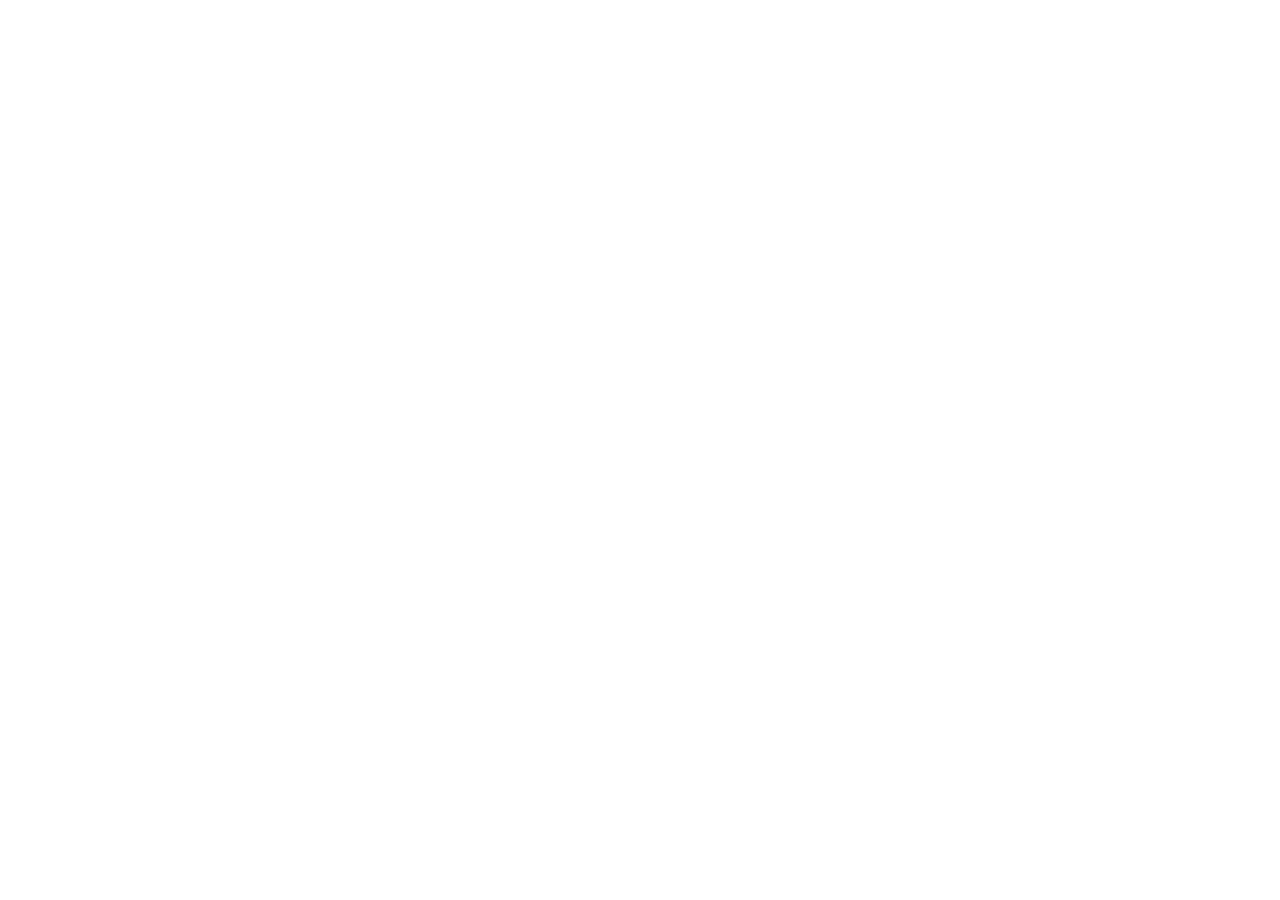
==== index.html @ 23de7a8f "Deploy portfolio website" ====
<!doctype html>
<html lang="en">
  <head>
    <!-- figma:head-start -->
    <meta charset="UTF-8" />
    <meta name="viewport" content="width=device-width, initial-scale=1.0" />
    <title>Rania Rashid — AI Engineer Portfolio</title>
    <meta name="description" content="Portfolio of Rania Rashid, an aspiring AI engineer building practical Python, automation, and data projects." />
    <meta name="theme-color" content="#FAF8F4" />
    <!-- figma:head-end -->
  </head>
  <body>
    <!-- figma:body-start -->
    <div id="root"></div>
    <script type="module" src="/src/main.tsx"></script>
    <!-- figma:body-end -->
  </body>
</html>
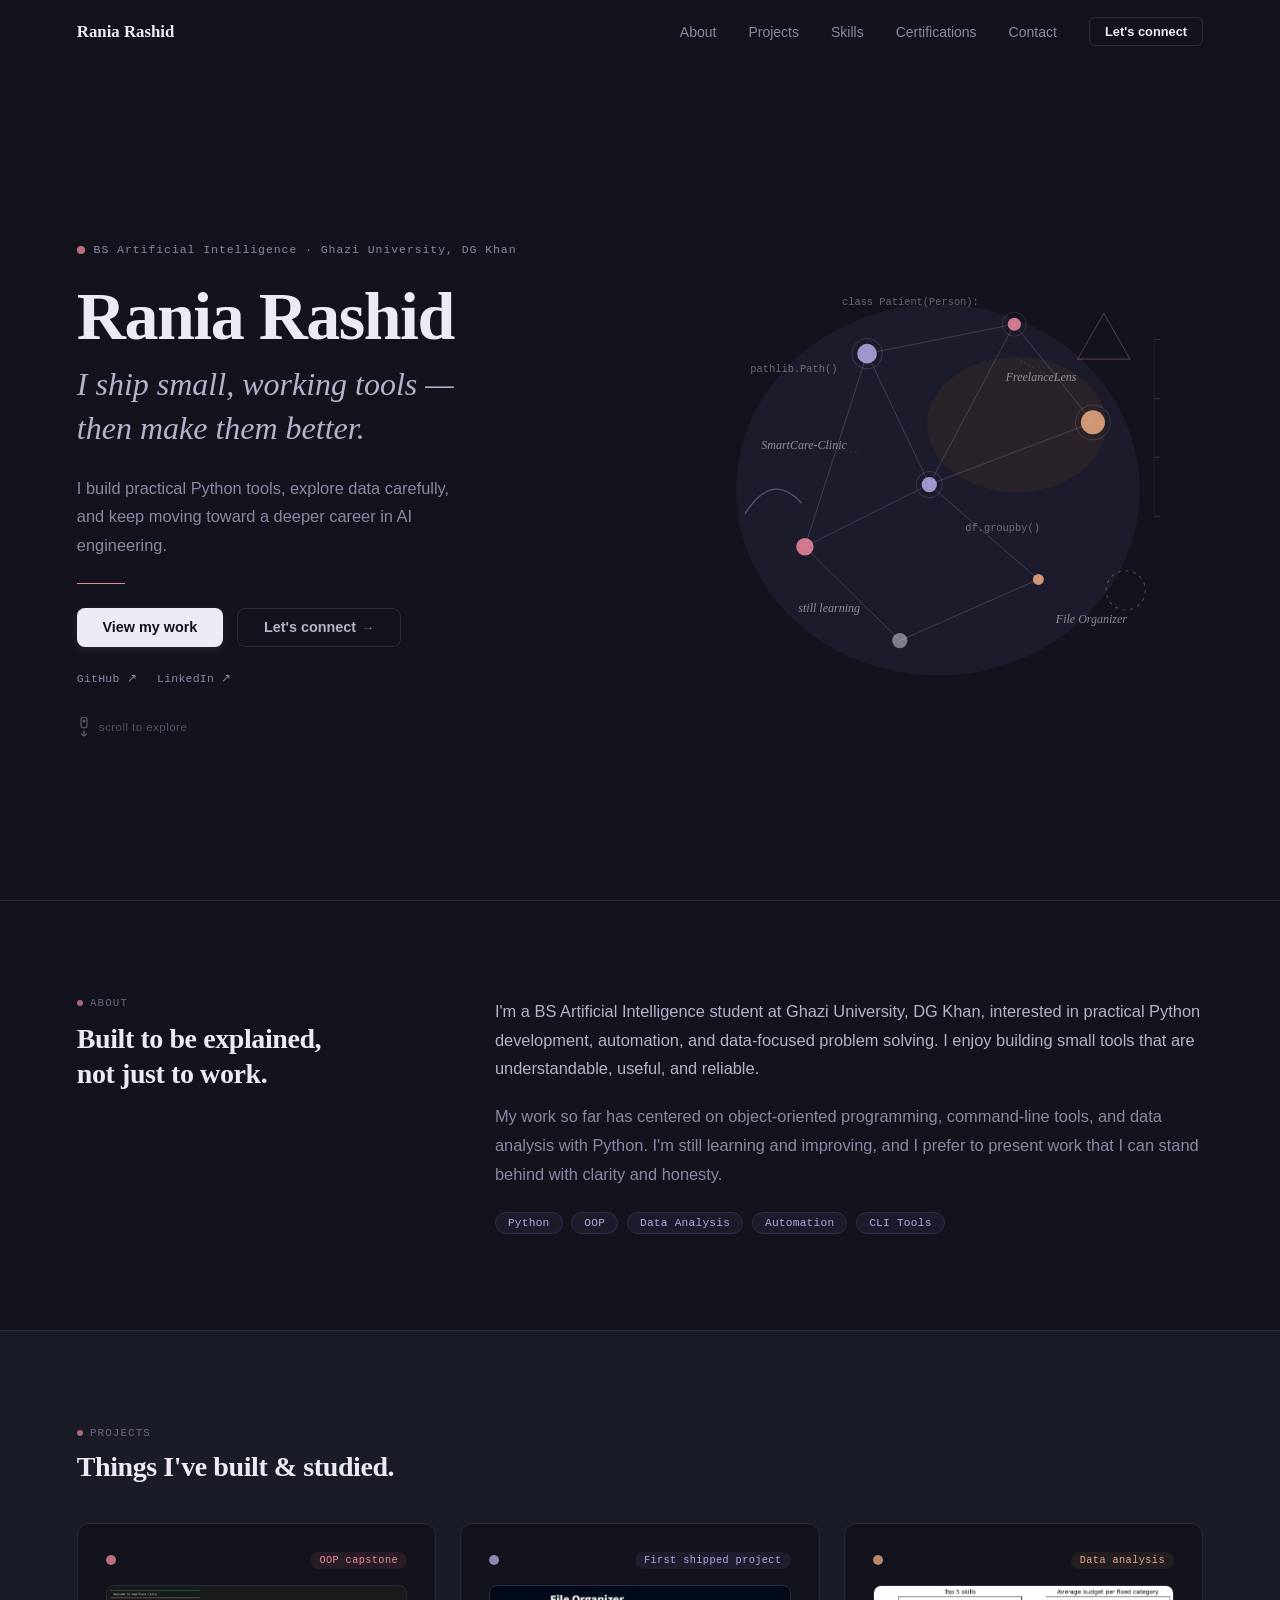
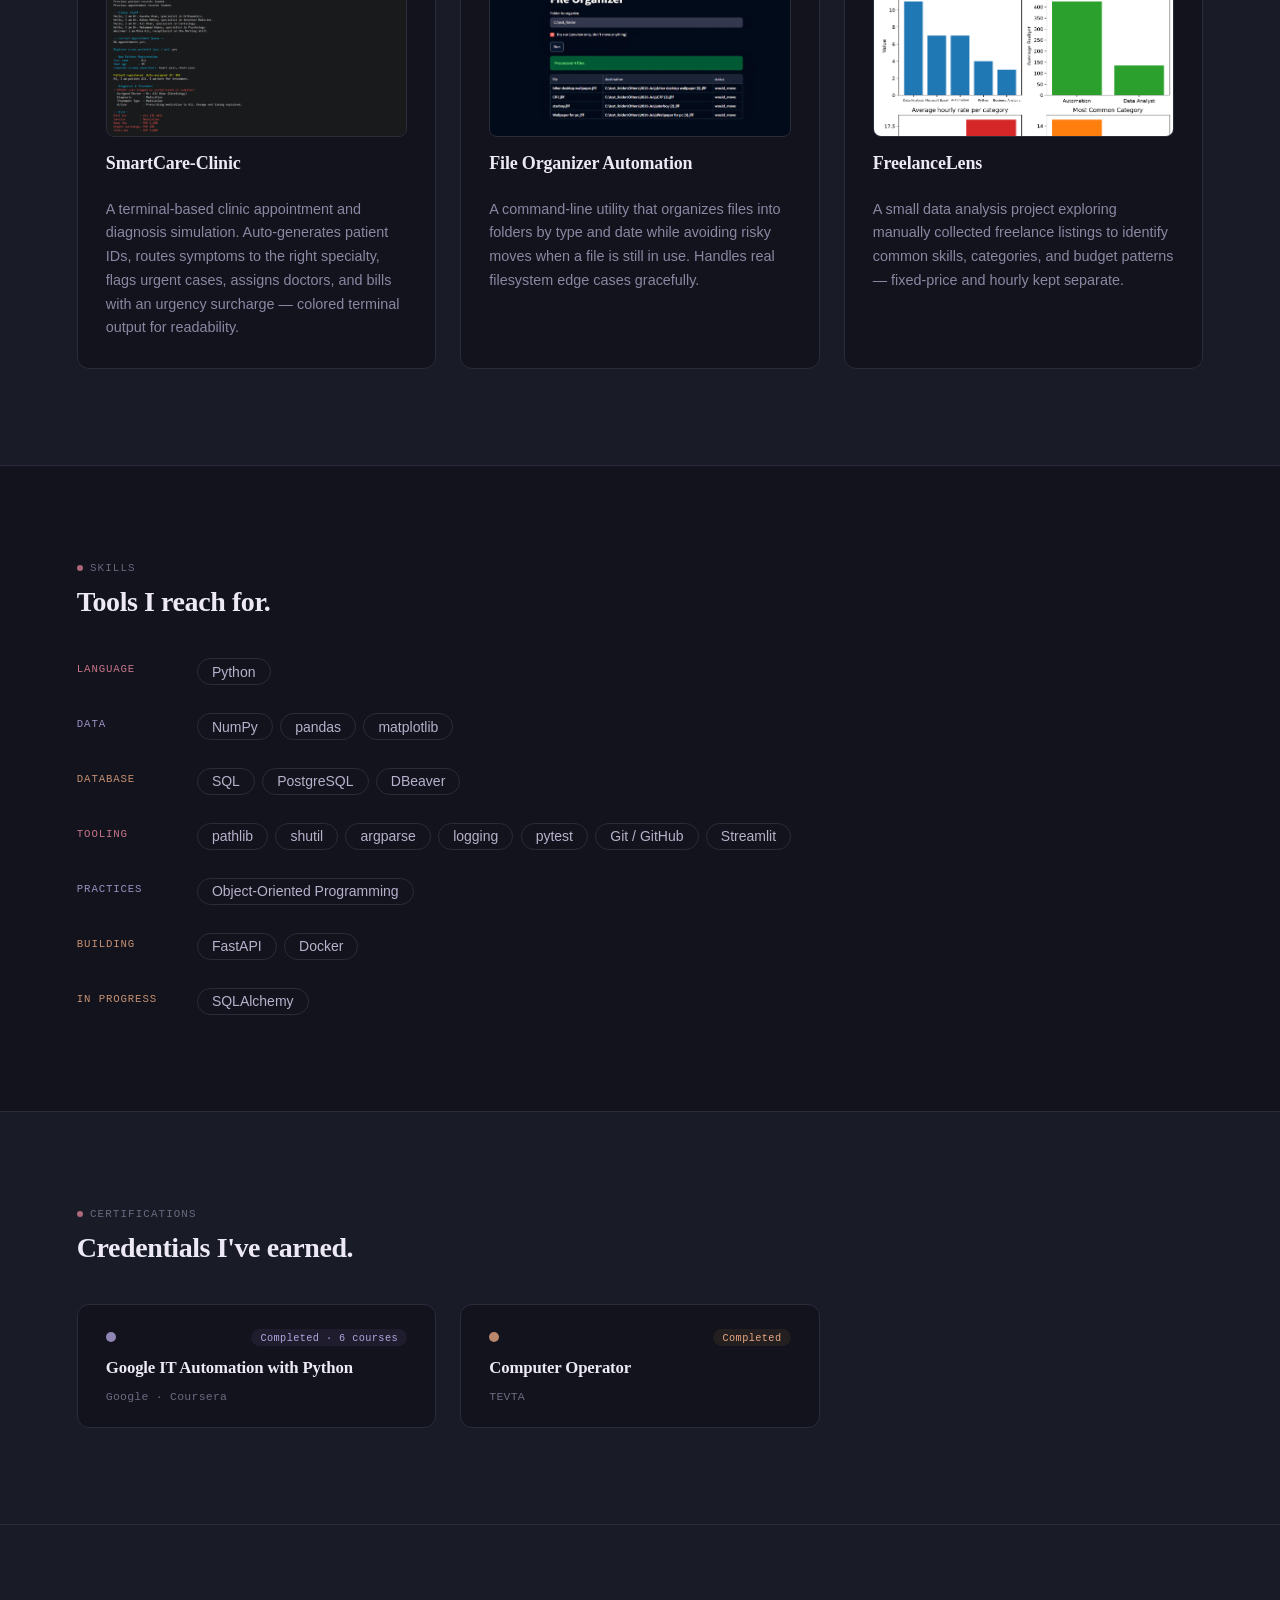
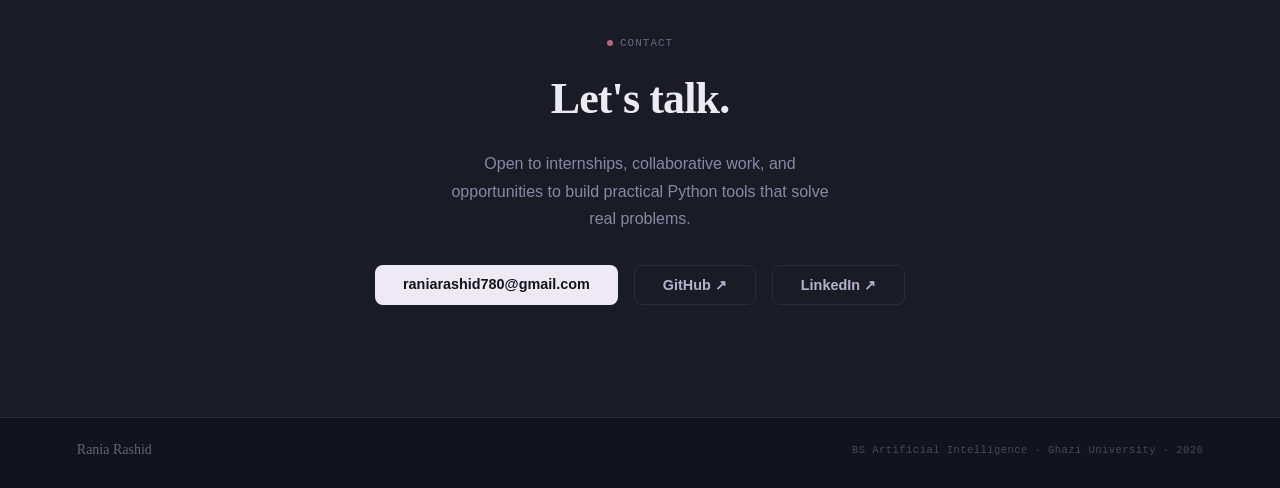
==== commit 75029122: "Move site files to repo root" ====
--- a/index.html
+++ b/index.html
@@ -1,18 +1,367 @@
 <!doctype html>
 <html lang="en">
-  <head>
-    <!-- figma:head-start -->
-    <meta charset="UTF-8" />
-    <meta name="viewport" content="width=device-width, initial-scale=1.0" />
-    <title>Rania Rashid — AI Engineer Portfolio</title>
-    <meta name="description" content="Portfolio of Rania Rashid, an aspiring AI engineer building practical Python, automation, and data projects." />
-    <meta name="theme-color" content="#FAF8F4" />
-    <!-- figma:head-end -->
-  </head>
-  <body>
-    <!-- figma:body-start -->
-    <div id="root"></div>
-    <script type="module" src="/src/main.tsx"></script>
-    <!-- figma:body-end -->
-  </body>
+<head>
+  <meta charset="UTF-8" />
+  <meta name="viewport" content="width=device-width, initial-scale=1.0" />
+  <title>Rania Rashid — AI Engineer Portfolio</title>
+  <meta name="description" content="Portfolio of Rania Rashid, an aspiring AI engineer building practical Python, automation, and data projects." />
+  <meta name="theme-color" content="#12131C" />
+  <link rel="stylesheet" href="style.css" />
+</head>
+<body>
+
+  <!-- ── Nav ── -->
+  <nav id="site-nav">
+    <a href="#hero" class="nav-logo">Rania Rashid</a>
+    <div class="nav-links">
+      <a href="#about">About</a>
+      <a href="#projects">Projects</a>
+      <a href="#skills">Skills</a>
+      <a href="#certifications">Certifications</a>
+      <a href="#contact">Contact</a>
+      <a href="#contact" class="pill-link">Let's connect</a>
+    </div>
+  </nav>
+
+  <main>
+
+    <!-- ── Hero ── -->
+    <section id="hero">
+      <div id="hero-grid">
+        <div class="hero-left">
+          <div class="eyebrow fade-in-up d1">
+            <span class="dot dot-rose"></span>
+            BS Artificial Intelligence · Ghazi University, DG Khan
+          </div>
+
+          <div class="fade-in-up d2">
+            <h1>Rania Rashid</h1>
+            <h2>I ship small, working tools —<br />then make them better.</h2>
+          </div>
+
+          <p class="lede fade-in-up d3">
+            I build practical Python tools, explore data carefully, and keep
+            moving toward a deeper career in AI engineering.
+          </p>
+
+          <div class="hr fade-in d4"></div>
+
+          <div class="cta-row fade-in-up d5">
+            <a href="#projects" class="cta cta-primary">View my work</a>
+            <a href="#contact" class="cta cta-secondary">Let's connect <span class="arrow">→</span></a>
+          </div>
+
+          <div class="social-row fade-in d6">
+            <a href="https://github.com/raniarashid780-sketch" target="_blank" rel="noopener noreferrer">GitHub ↗</a>
+            <a href="https://www.linkedin.com/in/rania-rashid00/" target="_blank" rel="noopener noreferrer">LinkedIn ↗</a>
+          </div>
+
+          <div class="scroll-hint fade-in d7">
+            <svg width="14" height="20" viewBox="0 0 14 20" fill="none">
+              <rect x="4" y="0" width="6" height="11" rx="3" stroke="#EDEAF5" stroke-width="1.2" fill="none" />
+              <circle cx="7" cy="4" r="1.5" fill="#EDEAF5" class="node-float-1" />
+              <path d="M7 14 L7 19 M4.5 17 L7 19 L9.5 17" stroke="#EDEAF5" stroke-width="1.2" stroke-linecap="round" stroke-linejoin="round" />
+            </svg>
+            <span>scroll to explore</span>
+          </div>
+        </div>
+
+        <div id="hero-visual" class="fade-in d3">
+          <svg viewBox="0 0 440 440" width="100%" height="100%" style="overflow:visible; max-width:480px;" aria-hidden="true">
+            <ellipse cx="220" cy="220" rx="185" ry="170" fill="#332C4A" opacity="0.35" />
+            <ellipse cx="292" cy="160" rx="82" ry="62" fill="#3E3126" opacity="0.4" />
+
+            <polygon points="372,58 396,100 348,100" fill="none" stroke="#E8879C" stroke-width="1" opacity="0.3" class="annotation-drift-2" />
+            <path d="M 43,242 Q 68,202 95,232" fill="none" stroke="#B3A6E0" stroke-width="1.2" opacity="0.4" class="annotation-drift-3" />
+            <circle cx="392" cy="312" r="18" fill="none" stroke="#E8A882" stroke-width="1" stroke-dasharray="3 4" opacity="0.35" class="node-float-3" />
+
+            <!-- edges -->
+            <line x1="155" y1="95"  x2="290" y2="68"  stroke="#B7B1CC" stroke-width="0.75" opacity="0.28" class="edge" style="stroke-dasharray:137.67; stroke-dashoffset:137.67; animation-delay:0.25s; animation-duration:1.6s;" />
+            <line x1="290" y1="68"  x2="362" y2="158" stroke="#B7B1CC" stroke-width="0.75" opacity="0.28" class="edge" style="stroke-dasharray:115.26; stroke-dashoffset:115.26; animation-delay:0.37s; animation-duration:1.78s;" />
+            <line x1="362" y1="158" x2="212" y2="215" stroke="#B7B1CC" stroke-width="0.75" opacity="0.28" class="edge" style="stroke-dasharray:160.46; stroke-dashoffset:160.46; animation-delay:0.49s; animation-duration:1.96s;" />
+            <line x1="212" y1="215" x2="155" y2="95"  stroke="#B7B1CC" stroke-width="0.75" opacity="0.28" class="edge" style="stroke-dasharray:132.85; stroke-dashoffset:132.85; animation-delay:0.61s; animation-duration:2.14s;" />
+            <line x1="212" y1="215" x2="98"  y2="272" stroke="#B7B1CC" stroke-width="0.75" opacity="0.28" class="edge" style="stroke-dasharray:127.46; stroke-dashoffset:127.46; animation-delay:0.73s; animation-duration:2.32s;" />
+            <line x1="212" y1="215" x2="312" y2="302" stroke="#B7B1CC" stroke-width="0.75" opacity="0.28" class="edge" style="stroke-dasharray:132.55; stroke-dashoffset:132.55; animation-delay:0.85s; animation-duration:2.5s;" />
+            <line x1="98"  y1="272" x2="185" y2="358" stroke="#B7B1CC" stroke-width="0.75" opacity="0.28" class="edge" style="stroke-dasharray:122.33; stroke-dashoffset:122.33; animation-delay:0.97s; animation-duration:2.68s;" />
+            <line x1="312" y1="302" x2="185" y2="358" stroke="#B7B1CC" stroke-width="0.75" opacity="0.28" class="edge" style="stroke-dasharray:138.8; stroke-dashoffset:138.8;  animation-delay:1.09s; animation-duration:2.86s;" />
+            <line x1="155" y1="95"  x2="98"  y2="272" stroke="#B7B1CC" stroke-width="0.75" opacity="0.28" class="edge" style="stroke-dasharray:185.95; stroke-dashoffset:185.95; animation-delay:1.21s; animation-duration:3.04s;" />
+            <line x1="290" y1="68"  x2="212" y2="215" stroke="#B7B1CC" stroke-width="0.75" opacity="0.28" class="edge" style="stroke-dasharray:166.41; stroke-dashoffset:166.41; animation-delay:1.33s; animation-duration:3.22s;" />
+
+            <!-- node rings -->
+            <circle cx="155" cy="95"  r="14" fill="none" stroke="#B3A6E0" stroke-width="0.6" opacity="0.3" class="node-float-1" />
+            <circle cx="290" cy="68"  r="11" fill="none" stroke="#E8879C" stroke-width="0.6" opacity="0.3" class="node-float-2" />
+            <circle cx="362" cy="158" r="16" fill="none" stroke="#E8A882" stroke-width="0.6" opacity="0.3" class="node-float-3" />
+            <circle cx="212" cy="215" r="12" fill="none" stroke="#B3A6E0" stroke-width="0.6" opacity="0.3" class="node-float-4" />
+
+            <!-- nodes -->
+            <circle cx="155" cy="95"  r="9"  fill="#B3A6E0" opacity="0.88" class="node-float-1" />
+            <circle cx="290" cy="68"  r="6"  fill="#E8879C" opacity="0.88" class="node-float-2" />
+            <circle cx="362" cy="158" r="11" fill="#E8A882" opacity="0.88" class="node-float-3" />
+            <circle cx="212" cy="215" r="7"  fill="#B3A6E0" opacity="0.88" class="node-float-4" />
+            <circle cx="98"  cy="272" r="8"  fill="#E8879C" opacity="0.88" class="node-float-5" />
+            <circle cx="312" cy="302" r="5"  fill="#E8A882" opacity="0.88" class="node-float-6" />
+            <circle cx="185" cy="358" r="7"  fill="#EDEAF588" opacity="0.88" class="node-float-2" />
+
+            <!-- annotations -->
+            <text x="58"  y="182" class="annotation annotation-drift-1">SmartCare-Clinic</text>
+            <text x="282" y="120" class="annotation annotation-drift-2">FreelanceLens</text>
+            <text x="328" y="342" class="annotation annotation-drift-3">File Organizer</text>
+            <text x="92"  y="332" class="annotation annotation-drift-1">still learning</text>
+
+            <line x1="88"  y1="177" x2="148" y2="186" stroke="#8B87A3" stroke-width="0.6" opacity="0.32" stroke-dasharray="2 2" />
+            <line x1="318" y1="114" x2="290" y2="98"  stroke="#8B87A3" stroke-width="0.6" opacity="0.32" stroke-dasharray="2 2" />
+
+            <!-- code fragments -->
+            <text x="132" y="50"  class="frag">class Patient(Person):</text>
+            <text x="245" y="258" class="frag">df.groupby()</text>
+            <text x="48"  y="112" class="frag">pathlib.Path()</text>
+
+            <!-- axis ticks -->
+            <line x1="418" y1="82"  x2="424" y2="82"  stroke="#8B87A3" stroke-width="0.8" opacity="0.32" />
+            <line x1="418" y1="136" x2="424" y2="136" stroke="#8B87A3" stroke-width="0.8" opacity="0.32" />
+            <line x1="418" y1="190" x2="424" y2="190" stroke="#8B87A3" stroke-width="0.8" opacity="0.32" />
+            <line x1="418" y1="244" x2="424" y2="244" stroke="#8B87A3" stroke-width="0.8" opacity="0.32" />
+            <line x1="418" y1="82"  x2="418" y2="244" stroke="#8B87A3" stroke-width="0.5" opacity="0.22" />
+          </svg>
+        </div>
+      </div>
+    </section>
+
+    <!-- ── About ── -->
+    <section id="about">
+      <div id="about-grid">
+        <div>
+          <div class="label"><span class="dot dot-rose"></span><span>About</span></div>
+          <h3>Built to be explained,<br />not just to work.</h3>
+        </div>
+        <div class="about-copy">
+          <p class="p-light">
+            I'm a BS Artificial Intelligence student at Ghazi University, DG Khan,
+            interested in practical Python development, automation, and data-focused
+            problem solving. I enjoy building small tools that are understandable,
+            useful, and reliable.
+          </p>
+          <p class="p-muted">
+            My work so far has centered on object-oriented programming, command-line
+            tools, and data analysis with Python. I'm still learning and improving,
+            and I prefer to present work that I can stand behind with clarity and honesty.
+          </p>
+          <div class="tag-row">
+            <span class="tag">Python</span>
+            <span class="tag">OOP</span>
+            <span class="tag">Data Analysis</span>
+            <span class="tag">Automation</span>
+            <span class="tag">CLI Tools</span>
+          </div>
+        </div>
+      </div>
+    </section>
+
+    <!-- ── Projects ── -->
+    <section id="projects" class="alt-bg">
+      <div class="label"><span class="dot dot-rose"></span><span>Projects</span></div>
+      <h3 class="section-heading">Things I've built &amp; studied.</h3>
+
+      <div class="project-grid">
+
+        <details class="project-card" style="--accent:#E8879C; --accent-muted:#4A2E38;">
+          <summary>
+            <div class="card-top">
+              <span class="dot" style="background:#E8879C;"></span>
+              <span class="status-badge">OOP capstone</span>
+            </div>
+            <div class="card-media">
+              <img src="media/smartcare-demo.png" alt="SmartCare-Clinic project preview" />
+            </div>
+            <h4>SmartCare-Clinic</h4>
+            <p class="card-desc">A terminal-based clinic appointment and diagnosis simulation. Auto-generates patient IDs, routes symptoms to the right specialty, flags urgent cases, assigns doctors, and bills with an urgency surcharge — colored terminal output for readability.</p>
+          </summary>
+          <div class="card-detail">
+            <p class="detail-label">what i learned</p>
+            <p class="detail-text">Inheritance (Patient, Doctor, Receptionist from Person), polymorphism across introduce() and apply(), encapsulation via private attributes, abstract base classes, and operator overloading for sorting and printing appointments.</p>
+          </div>
+          <div class="card-tags">
+            <span class="tag-mono">Python</span>
+            <span class="tag-mono">OOP</span>
+            <span class="tag-mono">ABC</span>
+            <span class="tag-mono">colorama</span>
+          </div>
+          <div class="card-links">
+            <a href="https://github.com/raniarashid780-sketch/SmartCare-Clinic" target="_blank" rel="noopener" class="repo-link" style="color:#E8879C;">Repository ↗</a>
+            <span class="more-toggle">more ↓</span>
+          </div>
+        </details>
+
+        <details class="project-card" style="--accent:#B3A6E0; --accent-muted:#332C4A;">
+          <summary>
+            <div class="card-top">
+              <span class="dot" style="background:#B3A6E0;"></span>
+              <span class="status-badge">First shipped project</span>
+            </div>
+            <div class="card-media">
+              <img src="media/file-organizer-demo.png" alt="File Organizer Automation project preview" />
+            </div>
+            <h4>File Organizer Automation</h4>
+            <p class="card-desc">A command-line utility that organizes files into folders by type and date while avoiding risky moves when a file is still in use. Handles real filesystem edge cases gracefully.</p>
+          </summary>
+          <div class="card-detail">
+            <p class="detail-label">what i learned</p>
+            <p class="detail-text">Learned that a script which crashes on a locked file isn't done yet. pathlib and shutil over manual string path handling. Also built a Streamlit UI so non-terminal users can run it.</p>
+          </div>
+          <div class="card-tags">
+            <span class="tag-mono">Python</span>
+            <span class="tag-mono">pathlib</span>
+            <span class="tag-mono">shutil</span>
+            <span class="tag-mono">os</span>
+            <span class="tag-mono">Streamlit</span>
+          </div>
+          <div class="card-links">
+            <a href="https://github.com/raniarashid780-sketch/file-organizer-automation" target="_blank" rel="noopener" class="repo-link" style="color:#B3A6E0;">Repository ↗</a>
+            <a href="https://raniarashid780-sketch-file-organizer-autom-streamlit-app-sypeq4.streamlit.app/" target="_blank" rel="noopener" class="demo-link">Live demo ↗</a>
+            <span class="more-toggle">more ↓</span>
+          </div>
+        </details>
+
+        <details class="project-card" style="--accent:#E8A882; --accent-muted:#3E3126;">
+          <summary>
+            <div class="card-top">
+              <span class="dot" style="background:#E8A882;"></span>
+              <span class="status-badge">Data analysis</span>
+            </div>
+            <div class="card-media">
+              <img src="media/freelancelens-output.png" alt="FreelanceLens project preview" />
+            </div>
+            <h4>FreelanceLens</h4>
+            <p class="card-desc">A small data analysis project exploring manually collected freelance listings to identify common skills, categories, and budget patterns — fixed-price and hourly kept separate.</p>
+          </summary>
+          <div class="card-detail">
+            <p class="detail-label">what i learned</p>
+            <p class="detail-text">Small sample sizes lie if you let them: categories with only 2–3 listings get their average reported alongside the sample size. Budget ranges were recorded at their minimum value — a known bias I documented rather than hid.</p>
+          </div>
+          <div class="card-tags">
+            <span class="tag-mono">Python</span>
+            <span class="tag-mono">pandas</span>
+          </div>
+          <div class="card-links">
+            <a href="https://github.com/raniarashid780-sketch/Freelancelens" target="_blank" rel="noopener" class="repo-link" style="color:#E8A882;">Repository ↗</a>
+            <span class="more-toggle">more ↓</span>
+          </div>
+        </details>
+
+      </div>
+    </section>
+
+    <!-- ── Skills ── -->
+    <section id="skills">
+      <div class="label"><span class="dot dot-rose"></span><span>Skills</span></div>
+      <h3 class="section-heading">Tools I reach for.</h3>
+
+      <div class="skills-list">
+        <div class="skill-row">
+          <span class="skill-group" style="color:#E8879C;">Language</span>
+          <div class="skill-pills">
+            <span class="pill" style="--c:#E8879C; --m:#4A2E38;">Python</span>
+          </div>
+        </div>
+        <div class="skill-row">
+          <span class="skill-group" style="color:#B3A6E0;">Data</span>
+          <div class="skill-pills">
+            <span class="pill" style="--c:#B3A6E0; --m:#332C4A;">NumPy</span>
+            <span class="pill" style="--c:#B3A6E0; --m:#332C4A;">pandas</span>
+            <span class="pill" style="--c:#B3A6E0; --m:#332C4A;">matplotlib</span>
+          </div>
+        </div>
+        <div class="skill-row">
+          <span class="skill-group" style="color:#E8A882;">Database</span>
+          <div class="skill-pills">
+            <span class="pill" style="--c:#E8A882; --m:#3E3126;">SQL</span>
+            <span class="pill" style="--c:#E8A882; --m:#3E3126;">PostgreSQL</span>
+            <span class="pill" style="--c:#E8A882; --m:#3E3126;">DBeaver</span>
+          </div>
+        </div>
+        <div class="skill-row">
+          <span class="skill-group" style="color:#E8879C;">Tooling</span>
+          <div class="skill-pills">
+            <span class="pill" style="--c:#E8879C; --m:#4A2E38;">pathlib</span>
+            <span class="pill" style="--c:#E8879C; --m:#4A2E38;">shutil</span>
+            <span class="pill" style="--c:#E8879C; --m:#4A2E38;">argparse</span>
+            <span class="pill" style="--c:#E8879C; --m:#4A2E38;">logging</span>
+            <span class="pill" style="--c:#E8879C; --m:#4A2E38;">pytest</span>
+            <span class="pill" style="--c:#E8879C; --m:#4A2E38;">Git / GitHub</span>
+            <span class="pill" style="--c:#E8879C; --m:#4A2E38;">Streamlit</span>
+          </div>
+        </div>
+        <div class="skill-row">
+          <span class="skill-group" style="color:#B3A6E0;">Practices</span>
+          <div class="skill-pills">
+            <span class="pill" style="--c:#B3A6E0; --m:#332C4A;">Object-Oriented Programming</span>
+          </div>
+        </div>
+        <div class="skill-row">
+          <span class="skill-group" style="color:#E8A882;">Building</span>
+          <div class="skill-pills">
+            <span class="pill" style="--c:#E8A882; --m:#3E3126;">FastAPI</span>
+            <span class="pill" style="--c:#E8A882; --m:#3E3126;">Docker</span>
+          </div>
+        </div>
+        <div class="skill-row">
+          <span class="skill-group" style="color:#E8A882;">In progress</span>
+          <div class="skill-pills">
+            <span class="pill" style="--c:#E8A882; --m:#3E3126;">SQLAlchemy</span>
+          </div>
+        </div>
+      </div>
+
+    </section>
+
+    <!-- ── Contact ── -->
+    <!-- ── Certifications ── -->
+    <section id="certifications" class="alt-bg">
+      <div class="label"><span class="dot dot-rose"></span><span>Certifications</span></div>
+      <h3 class="section-heading">Credentials I've earned.</h3>
+
+      <div class="cert-grid">
+        <div class="cert-card" style="--accent:#B3A6E0; --accent-muted:#332C4A;">
+          <div class="cert-top">
+            <span class="dot" style="background:#B3A6E0;"></span>
+            <span class="status-badge">Completed · 6 courses</span>
+          </div>
+          <h4>Google IT Automation with Python</h4>
+          <p class="cert-issuer">Google · Coursera</p>
+        </div>
+
+        <div class="cert-card" style="--accent:#E8A882; --accent-muted:#3E3126;">
+          <div class="cert-top">
+            <span class="dot" style="background:#E8A882;"></span>
+            <span class="status-badge">Completed</span>
+          </div>
+          <h4>Computer Operator</h4>
+          <p class="cert-issuer">TEVTA</p>
+        </div>
+      </div>
+    </section>
+
+    <section id="contact" class="alt-bg contact-section">
+      <div class="label center"><span class="dot dot-rose"></span><span>Contact</span></div>
+      <h3 class="contact-heading">Let's talk.</h3>
+      <p class="contact-copy">
+        Open to internships, collaborative work, and opportunities to build
+        practical Python tools that solve real problems.
+      </p>
+      <div class="contact-row">
+        <a href="mailto:raniarashid780@gmail.com" class="contact-btn contact-primary">raniarashid780@gmail.com</a>
+        <a href="https://github.com/raniarashid780-sketch" target="_blank" rel="noopener noreferrer" class="contact-btn">GitHub ↗</a>
+        <a href="https://www.linkedin.com/in/rania-rashid00/" target="_blank" rel="noopener noreferrer" class="contact-btn">LinkedIn ↗</a>
+      </div>
+    </section>
+
+  </main>
+
+  <footer>
+    <span class="footer-name">Rania Rashid</span>
+    <span class="footer-meta">BS Artificial Intelligence · Ghazi University · 2026</span>
+  </footer>
+
+  <script src="script.js"></script>
+</body>
 </html>
--- a/style.css
+++ b/style.css
@@ -0,0 +1,774 @@
+@import url('https://fonts.googleapis.com/css2?family=Lora:ital,wght@0,400;0,600;0,700;1,400;1,600&family=Source+Sans+3:wght@300;400;600&family=JetBrains+Mono:wght@400;500&display=swap');
+
+:root {
+  --navy: #EDEAF5;
+  --navy-light: #B7B1CC;
+  --ivory: #12131C;
+  --ivory-deep: #191B27;
+  --rose: #E8879C;
+  --rose-muted: #4A2E38;
+  --lavender: #B3A6E0;
+  --lavender-muted: #332C4A;
+  --peach: #E8A882;
+  --peach-muted: #3E3126;
+  --border: #292C3B;
+  --muted: #8B87A3;
+  --green: #7FBF8A;
+}
+
+* { box-sizing: border-box; }
+
+html { scroll-behavior: smooth; }
+
+body {
+  margin: 0;
+  font-family: 'Source Sans 3', sans-serif;
+  background-color: var(--ivory);
+  color: var(--navy);
+  min-height: 100vh;
+}
+
+a { color: inherit; }
+
+/* ── Nav ── */
+#site-nav {
+  position: fixed;
+  top: 0; left: 0; right: 0;
+  z-index: 50;
+  height: 64px;
+  display: flex;
+  align-items: center;
+  justify-content: space-between;
+  padding: 0 clamp(1.5rem, 6vw, 5rem);
+  background-color: transparent;
+  border-bottom: 1px solid transparent;
+  transition: all 0.3s ease;
+}
+
+#site-nav.scrolled {
+  background-color: rgba(18, 19, 28, 0.93);
+  border-bottom: 1px solid var(--border);
+  backdrop-filter: blur(10px);
+}
+
+.nav-logo {
+  font-family: 'Lora', serif;
+  font-weight: 600;
+  font-size: 1.05rem;
+  color: var(--navy);
+  text-decoration: none;
+}
+
+.nav-links {
+  display: flex;
+  gap: 2rem;
+  align-items: center;
+}
+
+.nav-links a {
+  font-family: 'Source Sans 3', sans-serif;
+  font-size: 0.875rem;
+  color: var(--muted);
+  text-decoration: none;
+  transition: color .2s;
+}
+
+.nav-links a:hover { color: var(--navy); }
+
+.pill-link {
+  font-family: 'Source Sans 3', sans-serif !important;
+  font-size: 0.8rem !important;
+  font-weight: 600;
+  color: var(--navy) !important;
+  border: 1px solid var(--border);
+  border-radius: 6px;
+  padding: 0.38rem 0.95rem;
+  transition: all .2s;
+}
+
+.pill-link:hover {
+  color: var(--lavender) !important;
+  border-color: var(--lavender);
+}
+
+/* ── shared ── */
+.label {
+  display: flex;
+  align-items: center;
+  justify-content: flex-start;
+  gap: .45rem;
+}
+
+.label.center { justify-content: center; }
+
+.label span:last-child {
+  font-family: 'JetBrains Mono', monospace;
+  font-size: .68rem;
+  letter-spacing: .1em;
+  text-transform: uppercase;
+  color: var(--muted);
+  opacity: .72;
+}
+
+.dot {
+  width: 6px; height: 6px;
+  border-radius: 50%;
+  display: inline-block;
+}
+.dot-rose { background-color: var(--rose); opacity: .72; }
+
+.section-heading {
+  font-family: 'Lora', serif;
+  font-size: 1.75rem;
+  font-weight: 600;
+  color: var(--navy);
+  margin-top: .75rem;
+  margin-bottom: 2.5rem;
+  letter-spacing: -.015em;
+}
+
+.alt-bg { background-color: var(--ivory-deep); }
+
+/* ── Hero ── */
+#hero { scroll-margin-top: 64px; }
+
+#hero-grid {
+  min-height: 100vh;
+  display: grid;
+  grid-template-columns: 1fr 1fr;
+  align-items: center;
+  padding: 80px clamp(1.5rem, 6vw, 5rem) 0;
+  gap: 4rem;
+}
+
+.hero-left { display: flex; flex-direction: column; gap: 1.5rem; }
+
+.eyebrow {
+  font-family: 'JetBrains Mono', monospace;
+  font-size: 0.72rem;
+  letter-spacing: 0.08em;
+  color: var(--muted);
+  display: flex;
+  align-items: center;
+  gap: 0.55rem;
+}
+.eyebrow .dot { width: 8px; height: 8px; opacity: .8; }
+
+h1 {
+  font-family: 'Lora', serif;
+  font-weight: 700;
+  font-size: clamp(2.8rem, 5.5vw, 4.25rem);
+  line-height: 1.08;
+  color: var(--navy);
+  letter-spacing: -.022em;
+  margin: 0;
+}
+
+h2 {
+  font-family: 'Lora', serif;
+  font-weight: 400;
+  font-style: italic;
+  font-size: clamp(1.35rem, 2.8vw, 2rem);
+  line-height: 1.38;
+  color: var(--navy-light);
+  margin: .5rem 0 0;
+}
+
+.lede {
+  font-family: 'Source Sans 3', sans-serif;
+  font-size: 1.025rem;
+  line-height: 1.72;
+  color: var(--muted);
+  max-width: 42ch;
+  font-weight: 300;
+  margin: 0;
+}
+
+.hr {
+  width: 48px; height: 1px;
+  background-color: var(--rose);
+  opacity: .55;
+}
+
+.cta-row { display: flex; gap: 0.9rem; flex-wrap: wrap; }
+
+.cta {
+  font-family: 'Source Sans 3', sans-serif;
+  font-size: .9rem;
+  font-weight: 600;
+  text-decoration: none;
+  padding: .65rem 1.6rem;
+  border-radius: 8px;
+  display: inline-flex;
+  align-items: center;
+  gap: .35rem;
+  transition: all .2s ease-out;
+}
+
+.cta-primary {
+  border: none;
+  background-color: var(--navy);
+  color: var(--ivory);
+  box-shadow: 0 3px 10px rgba(237, 234, 245, 0.09);
+}
+.cta-primary:hover {
+  background-color: var(--navy-light);
+  transform: scale(1.02) translateY(-1px);
+  box-shadow: 0 8px 24px rgba(237, 234, 245, 0.16);
+}
+
+.cta-secondary {
+  border: 1px solid var(--border);
+  background-color: transparent;
+  color: var(--navy-light);
+}
+.cta-secondary:hover {
+  background-color: var(--ivory-deep);
+  color: var(--navy);
+  transform: scale(1.02) translateY(-1px);
+}
+.cta-secondary .arrow { opacity: .6; font-size: .8rem; }
+
+.social-row { display: flex; gap: 1.25rem; }
+.social-row a {
+  font-family: 'JetBrains Mono', monospace;
+  font-size: .72rem;
+  color: var(--muted);
+  text-decoration: none;
+  letter-spacing: .02em;
+  transition: color .2s;
+}
+.social-row a:hover { color: var(--navy); }
+
+.scroll-hint {
+  display: flex;
+  align-items: center;
+  gap: .5rem;
+  margin-top: .5rem;
+}
+.scroll-hint svg { opacity: .35; }
+.scroll-hint span {
+  font-family: 'Source Sans 3', sans-serif;
+  font-size: .72rem;
+  color: var(--muted);
+  opacity: .55;
+  letter-spacing: .04em;
+}
+
+#hero-visual { display: flex; justify-content: center; align-items: center; }
+
+.annotation {
+  font-family: 'Lora', serif;
+  font-style: italic;
+  font-size: 11px;
+  fill: var(--navy);
+  opacity: .55;
+}
+
+.frag {
+  font-family: 'JetBrains Mono', monospace;
+  font-size: 9.5px;
+  fill: var(--navy);
+  opacity: .4;
+}
+
+.edge { animation: drawLine linear forwards; }
+
+/* ── About ── */
+#about { scroll-margin-top: 64px; border-top: 1px solid var(--border); }
+
+#about-grid {
+  padding: 6rem clamp(1.5rem, 6vw, 5rem);
+  display: grid;
+  grid-template-columns: 1fr 2fr;
+  gap: 4rem;
+  align-items: start;
+}
+
+#about-grid h3 {
+  font-family: 'Lora', serif;
+  font-size: 1.75rem;
+  font-weight: 600;
+  color: var(--navy);
+  line-height: 1.25;
+  margin-top: .75rem;
+  letter-spacing: -.015em;
+}
+
+.about-copy { display: flex; flex-direction: column; gap: 1.2rem; }
+
+.p-light {
+  font-family: 'Source Sans 3', sans-serif;
+  font-size: 1.025rem;
+  line-height: 1.75;
+  color: var(--navy-light);
+  font-weight: 300;
+  margin: 0;
+}
+
+.p-muted {
+  font-family: 'Source Sans 3', sans-serif;
+  font-size: 1.025rem;
+  line-height: 1.75;
+  color: var(--muted);
+  font-weight: 300;
+  margin: 0;
+}
+
+.tag-row { display: flex; flex-wrap: wrap; gap: .55rem; margin-top: .25rem; }
+
+.tag {
+  font-family: 'JetBrains Mono', monospace;
+  font-size: .7rem;
+  color: var(--lavender);
+  border: 1px solid var(--lavender-muted);
+  border-radius: 100px;
+  padding: .25rem .75rem;
+  background-color: rgba(51, 44, 74, 0.33);
+  letter-spacing: .02em;
+}
+
+/* ── Projects ── */
+#projects {
+  scroll-margin-top: 64px;
+  padding: 6rem clamp(1.5rem, 6vw, 5rem);
+  border-top: 1px solid var(--border);
+}
+
+.project-grid {
+  display: grid;
+  grid-template-columns: repeat(auto-fill, minmax(min(100%, 340px), 1fr));
+  gap: 1.5rem;
+}
+
+.project-card {
+  background-color: var(--ivory);
+  border: 1px solid var(--border);
+  border-radius: 12px;
+  padding: 1.75rem;
+  transition: all .22s ease-out;
+}
+.project-card:hover {
+  border-color: color-mix(in srgb, var(--accent) 33%, var(--border));
+  transform: translateY(-3px);
+  box-shadow: 0 12px 32px color-mix(in srgb, var(--accent) 9%, transparent);
+}
+
+.project-card summary {
+  cursor: pointer;
+  list-style: none;
+  display: flex;
+  flex-direction: column;
+  gap: 1rem;
+}
+.project-card summary::-webkit-details-marker { display: none; }
+
+.card-top {
+  display: flex;
+  justify-content: space-between;
+  align-items: flex-start;
+}
+.card-top .dot { width: 10px; height: 10px; opacity: .78; margin-top: 3px; }
+
+.status-badge {
+  font-family: 'JetBrains Mono', monospace;
+  font-size: .64rem;
+  color: var(--accent);
+  background-color: color-mix(in srgb, var(--accent-muted) 40%, transparent);
+  border-radius: 100px;
+  padding: .18rem .58rem;
+  letter-spacing: .04em;
+}
+
+.card-media {
+  border-radius: 8px;
+  overflow: hidden;
+  border: 1px solid var(--border);
+  background-color: var(--ivory-deep);
+}
+.card-media img {
+  display: block;
+  width: 100%;
+  height: 150px;
+  object-fit: cover;
+  object-position: top;
+}
+
+.project-card h4 {
+  font-family: 'Lora', serif;
+  font-size: 1.125rem;
+  font-weight: 600;
+  color: var(--navy);
+  margin: 0 0 .45rem;
+  letter-spacing: -.01em;
+}
+
+.card-desc {
+  font-family: 'Source Sans 3', sans-serif;
+  font-size: .9rem;
+  line-height: 1.65;
+  color: var(--muted);
+  margin: 0;
+  font-weight: 300;
+}
+
+.card-detail {
+  border-top: 1px solid var(--border);
+  padding-top: .85rem;
+  margin-top: 1rem;
+}
+
+.detail-label {
+  font-family: 'JetBrains Mono', monospace;
+  font-size: .64rem;
+  letter-spacing: .06em;
+  text-transform: uppercase;
+  color: var(--muted);
+  opacity: .6;
+  margin-bottom: .4rem;
+}
+
+.detail-text {
+  font-family: 'Source Sans 3', sans-serif;
+  font-size: .875rem;
+  line-height: 1.65;
+  color: var(--muted);
+  margin: 0;
+  font-weight: 300;
+}
+
+.card-tags {
+  display: flex;
+  flex-wrap: wrap;
+  gap: .4rem;
+  margin-top: 1rem;
+}
+
+.tag-mono {
+  font-family: 'JetBrains Mono', monospace;
+  font-size: .66rem;
+  color: var(--navy-light);
+  border: 1px solid var(--border);
+  border-radius: 4px;
+  padding: .18rem .48rem;
+  opacity: .72;
+}
+
+.card-links {
+  display: flex;
+  align-items: center;
+  justify-content: space-between;
+  margin-top: 1.1rem;
+  padding-top: .25rem;
+  gap: 1rem;
+}
+
+.card-links > .repo-link,
+.card-links > .demo-link {
+  display: inline-flex;
+  gap: 1rem;
+}
+
+.repo-link, .demo-link {
+  font-family: 'JetBrains Mono', monospace;
+  font-size: .76rem;
+  text-decoration: none;
+  opacity: .85;
+  transition: opacity .15s;
+}
+.repo-link:hover, .demo-link:hover { opacity: 1; }
+.demo-link { color: var(--muted); opacity: .75; }
+
+.more-toggle {
+  font-family: 'Source Sans 3', sans-serif;
+  font-size: .75rem;
+  color: var(--muted);
+  opacity: .6;
+  margin-left: auto;
+  transition: opacity .15s;
+}
+.project-card:hover .more-toggle { opacity: 1; }
+.project-card[open] .more-toggle::after { content: ""; }
+
+/* swap label text via CSS when open */
+.project-card .more-toggle::before { content: "more ↓"; }
+.project-card[open] .more-toggle::before { content: "less ↑"; }
+.more-toggle { font-size: 0; }
+.more-toggle::before { font-size: .75rem; }
+
+/* ── Certifications ── */
+#certifications {
+  scroll-margin-top: 64px;
+  padding: 6rem clamp(1.5rem, 6vw, 5rem);
+  border-top: 1px solid var(--border);
+}
+
+.cert-grid {
+  display: grid;
+  grid-template-columns: repeat(auto-fill, minmax(min(100%, 300px), 1fr));
+  gap: 1.5rem;
+}
+
+.cert-card {
+  background-color: var(--ivory);
+  border: 1px solid var(--border);
+  border-radius: 12px;
+  padding: 1.5rem 1.75rem;
+  display: flex;
+  flex-direction: column;
+  gap: .75rem;
+  transition: all .22s ease-out;
+}
+.cert-card:hover {
+  border-color: color-mix(in srgb, var(--accent) 33%, var(--border));
+  transform: translateY(-3px);
+  box-shadow: 0 12px 32px color-mix(in srgb, var(--accent) 9%, transparent);
+}
+
+.cert-top {
+  display: flex;
+  justify-content: space-between;
+  align-items: flex-start;
+}
+.cert-top .dot { width: 10px; height: 10px; opacity: .78; margin-top: 3px; }
+
+.cert-card h4 {
+  font-family: 'Lora', serif;
+  font-size: 1.05rem;
+  font-weight: 600;
+  color: var(--navy);
+  margin: 0;
+  letter-spacing: -.01em;
+}
+
+.cert-issuer {
+  font-family: 'JetBrains Mono', monospace;
+  font-size: .72rem;
+  color: var(--muted);
+  opacity: .75;
+  margin: 0;
+  letter-spacing: .02em;
+}
+
+/* ── Skills ── */
+#skills {
+  scroll-margin-top: 64px;
+  padding: 6rem clamp(1.5rem, 6vw, 5rem);
+  border-top: 1px solid var(--border);
+}
+
+.skills-list { display: flex; flex-direction: column; gap: 1.75rem; }
+
+.skill-row { display: flex; gap: 2rem; align-items: flex-start; }
+
+.skill-group {
+  font-family: 'JetBrains Mono', monospace;
+  font-size: .67rem;
+  letter-spacing: .08em;
+  text-transform: uppercase;
+  width: 88px;
+  flex-shrink: 0;
+  padding-top: .3rem;
+  opacity: .85;
+}
+
+.skill-pills { display: flex; flex-wrap: wrap; gap: .45rem; }
+
+.pill {
+  font-family: 'Source Sans 3', sans-serif;
+  font-size: .875rem;
+  font-weight: 400;
+  color: var(--navy-light);
+  border: 1px solid var(--border);
+  border-radius: 100px;
+  padding: .28rem .88rem;
+  background-color: transparent;
+  transition: all .18s ease-out;
+  cursor: default;
+  display: inline-flex;
+  align-items: center;
+  gap: .4rem;
+}
+.pill:hover {
+  font-weight: 600;
+  color: var(--c);
+  border-color: color-mix(in srgb, var(--c) 53%, var(--border));
+  background-color: color-mix(in srgb, var(--m) 33%, transparent);
+}
+
+
+
+/* ── Contact ── */
+.contact-section {
+  scroll-margin-top: 64px;
+  padding: 7rem clamp(1.5rem, 6vw, 5rem);
+  border-top: 1px solid var(--border);
+  text-align: center;
+  display: flex;
+  flex-direction: column;
+  align-items: center;
+  gap: 1.5rem;
+}
+
+.contact-heading {
+  font-family: 'Lora', serif;
+  font-size: clamp(1.8rem, 3.5vw, 2.75rem);
+  font-weight: 600;
+  color: var(--navy);
+  line-height: 1.2;
+  letter-spacing: -.02em;
+  max-width: 18ch;
+  margin: 0;
+}
+
+.contact-copy {
+  font-family: 'Source Sans 3', sans-serif;
+  font-size: 1rem;
+  line-height: 1.72;
+  color: var(--muted);
+  font-weight: 300;
+  max-width: 44ch;
+  margin: 0;
+}
+
+.contact-row {
+  display: flex;
+  gap: 1rem;
+  flex-wrap: wrap;
+  justify-content: center;
+  margin-top: .5rem;
+}
+
+.contact-btn {
+  font-family: 'Source Sans 3', sans-serif;
+  font-size: .9rem;
+  font-weight: 600;
+  text-decoration: none;
+  padding: .7rem 1.75rem;
+  border-radius: 8px;
+  border: 1px solid var(--border);
+  background-color: transparent;
+  color: var(--navy-light);
+  transition: all .2s ease-out;
+  display: inline-block;
+}
+.contact-btn:hover {
+  background-color: rgba(41, 44, 59, 0.33);
+  color: var(--navy);
+  transform: scale(1.02);
+}
+
+.contact-primary {
+  border: none;
+  background-color: var(--navy);
+  color: var(--ivory);
+}
+.contact-primary:hover {
+  background-color: var(--navy-light);
+  color: var(--ivory);
+  box-shadow: 0 8px 24px rgba(237, 234, 245, 0.16);
+}
+
+/* ── Footer ── */
+footer {
+  border-top: 1px solid var(--border);
+  padding: 1.5rem clamp(1.5rem, 6vw, 5rem);
+  display: flex;
+  justify-content: space-between;
+  align-items: center;
+  flex-wrap: wrap;
+  gap: .5rem;
+}
+
+.footer-name {
+  font-family: 'Lora', serif;
+  font-size: .875rem;
+  color: var(--muted);
+  opacity: .68;
+}
+
+.footer-meta {
+  font-family: 'JetBrains Mono', monospace;
+  font-size: .66rem;
+  color: var(--muted);
+  opacity: .45;
+  letter-spacing: .04em;
+}
+
+/* ── animations ── */
+@keyframes float {
+  0%, 100% { transform: translateY(0px); }
+  50% { transform: translateY(-8px); }
+}
+@keyframes floatSlow {
+  0%, 100% { transform: translateY(0px) translateX(0px); }
+  33% { transform: translateY(-6px) translateX(3px); }
+  66% { transform: translateY(4px) translateX(-2px); }
+}
+@keyframes drawLine {
+  to { stroke-dashoffset: 0; }
+}
+@keyframes drift {
+  0%, 100% { transform: translateX(0px) translateY(0px); opacity: 0.55; }
+  50% { transform: translateX(4px) translateY(-3px); opacity: 0.75; }
+}
+@keyframes fadeInUp {
+  from { opacity: 0; transform: translateY(20px); }
+  to { opacity: 1; transform: translateY(0); }
+}
+@keyframes fadeIn {
+  from { opacity: 0; }
+  to { opacity: 1; }
+}
+@keyframes pulseDot {
+  0%, 100% { opacity: .5; transform: scale(1); }
+  50% { opacity: 1; transform: scale(1.15); }
+}
+
+.fade-in-up { animation: fadeInUp .7s ease-out both; }
+.fade-in { animation: fadeIn .7s ease-out both; }
+.d1 { animation-delay: .1s; }
+.d2 { animation-delay: .22s; }
+.d3 { animation-delay: .3s; }
+.d4 { animation-delay: .5s; }
+.d5 { animation-delay: .54s; }
+.d6 { animation-delay: .7s; }
+.d7 { animation-delay: 1s; }
+
+.node-float-1 { animation: float 5.2s ease-in-out infinite; }
+.node-float-2 { animation: floatSlow 6.8s ease-in-out infinite; }
+.node-float-3 { animation: float 4.5s ease-in-out infinite 1.2s; }
+.node-float-4 { animation: floatSlow 7.3s ease-in-out infinite 0.5s; }
+.node-float-5 { animation: float 5.9s ease-in-out infinite 2s; }
+.node-float-6 { animation: floatSlow 6.1s ease-in-out infinite 1.8s; }
+
+.annotation-drift-1 { animation: drift 8s ease-in-out infinite; }
+.annotation-drift-2 { animation: drift 9.5s ease-in-out infinite 1.5s; }
+.annotation-drift-3 { animation: drift 7.2s ease-in-out infinite 3s; }
+
+@media (prefers-reduced-motion: reduce) {
+  *, *::before, *::after {
+    animation-duration: .01ms !important;
+    animation-iteration-count: 1 !important;
+    transition-duration: .01ms !important;
+  }
+}
+
+/* ── responsive ── */
+@media (max-width: 900px) {
+  #hero-grid { grid-template-columns: 1fr !important; padding-top: 96px !important; gap: 2rem !important; }
+  #hero-visual { max-width: 480px; margin: 0 auto; }
+  #about-grid { grid-template-columns: 1fr !important; gap: 1.5rem !important; }
+}
+
+@media (max-width: 640px) {
+  .nav-links { gap: .65rem !important; }
+  .nav-links a:not(:last-child) { display: none; }
+  #site-nav { padding-inline: 1.1rem !important; }
+}
+
+/* ── scrollbar ── */
+::-webkit-scrollbar { width: 6px; }
+::-webkit-scrollbar-track { background: transparent; }
+::-webkit-scrollbar-thumb { background: var(--border); border-radius: 3px; }
+::-webkit-scrollbar-thumb:hover { background: #3D4256; }
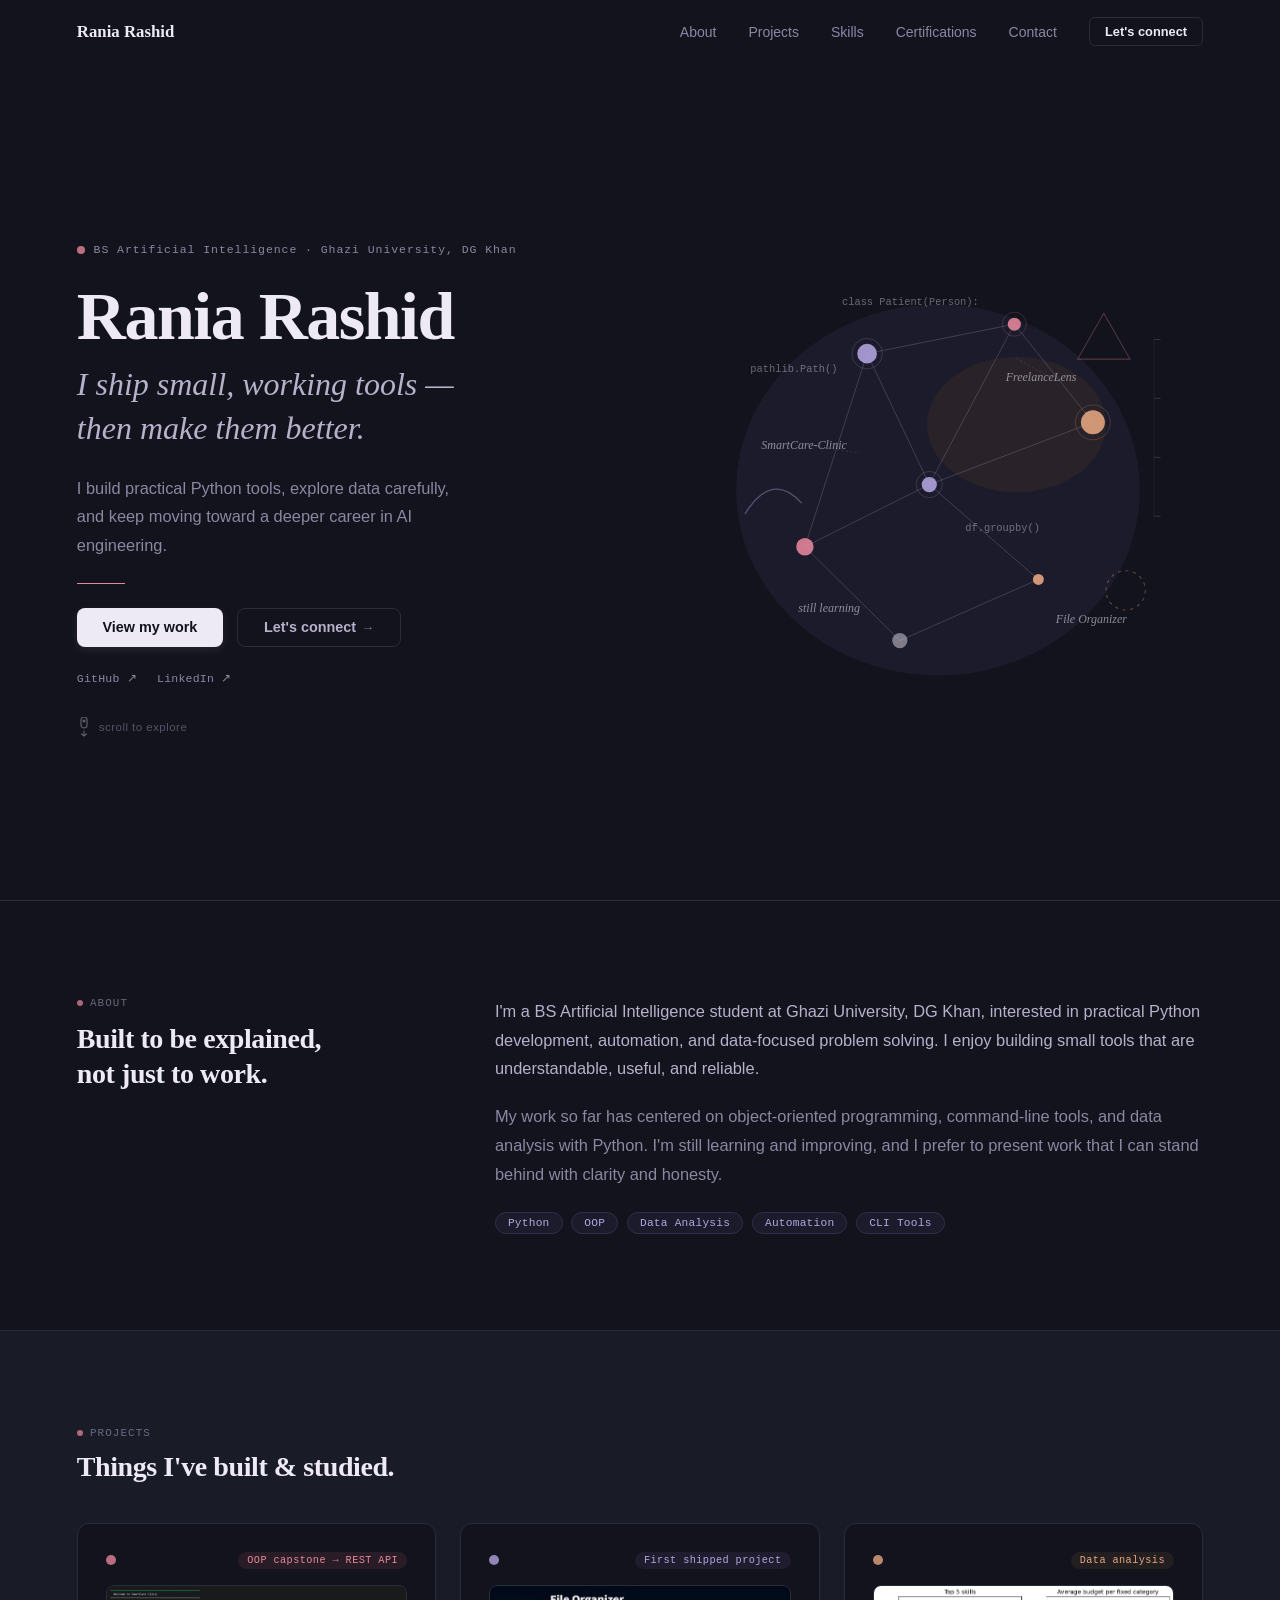
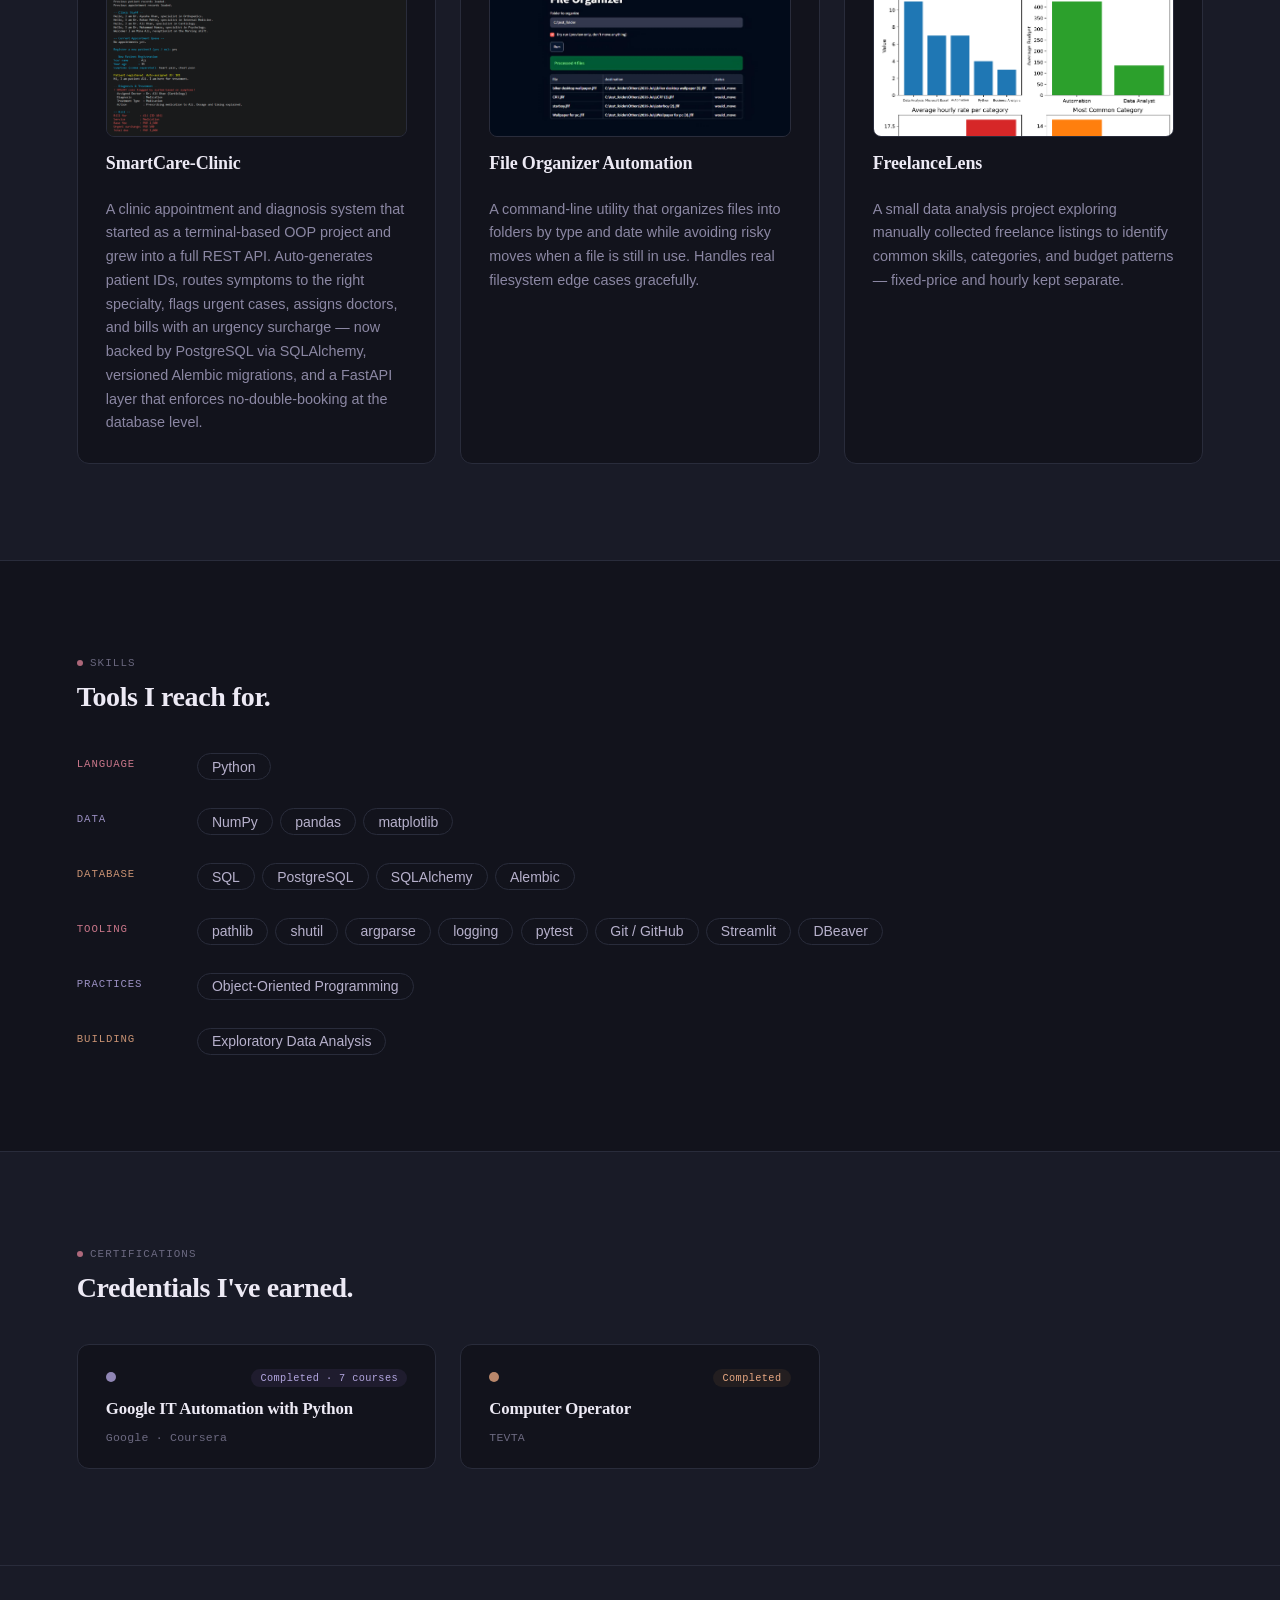
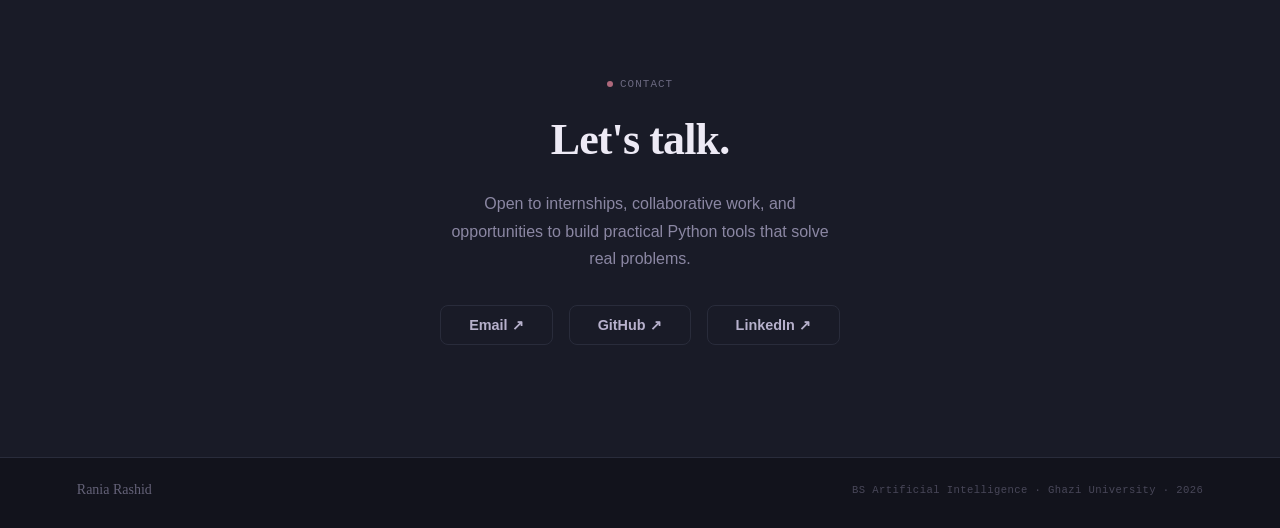
==== commit 15c666ca: "update SmartCare-Clinic card - it's more than an OOP project now Added the SQLAlchemy/Alembic/FastAP" ====
--- a/index.html
+++ b/index.html
@@ -165,32 +165,34 @@
       <div class="project-grid">
 
         <details class="project-card" style="--accent:#E8879C; --accent-muted:#4A2E38;">
-          <summary>
-            <div class="card-top">
-              <span class="dot" style="background:#E8879C;"></span>
-              <span class="status-badge">OOP capstone</span>
-            </div>
-            <div class="card-media">
-              <img src="media/smartcare-demo.png" alt="SmartCare-Clinic project preview" />
-            </div>
-            <h4>SmartCare-Clinic</h4>
-            <p class="card-desc">A terminal-based clinic appointment and diagnosis simulation. Auto-generates patient IDs, routes symptoms to the right specialty, flags urgent cases, assigns doctors, and bills with an urgency surcharge — colored terminal output for readability.</p>
-          </summary>
-          <div class="card-detail">
-            <p class="detail-label">what i learned</p>
-            <p class="detail-text">Inheritance (Patient, Doctor, Receptionist from Person), polymorphism across introduce() and apply(), encapsulation via private attributes, abstract base classes, and operator overloading for sorting and printing appointments.</p>
-          </div>
-          <div class="card-tags">
-            <span class="tag-mono">Python</span>
-            <span class="tag-mono">OOP</span>
-            <span class="tag-mono">ABC</span>
-            <span class="tag-mono">colorama</span>
-          </div>
-          <div class="card-links">
-            <a href="https://github.com/raniarashid780-sketch/SmartCare-Clinic" target="_blank" rel="noopener" class="repo-link" style="color:#E8879C;">Repository ↗</a>
-            <span class="more-toggle">more ↓</span>
-          </div>
-        </details>
+  <summary>
+    <div class="card-top">
+      <span class="dot" style="background:#E8879C;"></span>
+      <span class="status-badge">OOP capstone → REST API</span>
+    </div>
+    <div class="card-media">
+      <img src="media/smartcare-demo.png" alt="SmartCare-Clinic project preview" />
+    </div>
+    <h4>SmartCare-Clinic</h4>
+    <p class="card-desc">A clinic appointment and diagnosis system that started as a terminal-based OOP project and grew into a full REST API. Auto-generates patient IDs, routes symptoms to the right specialty, flags urgent cases, assigns doctors, and bills with an urgency surcharge — now backed by PostgreSQL via SQLAlchemy, versioned Alembic migrations, and a FastAPI layer that enforces no-double-booking at the database level.</p>
+  </summary>
+  <div class="card-detail">
+    <p class="detail-label">what i learned</p>
+    <p class="detail-text">Beyond the original OOP work (inheritance, polymorphism, encapsulation, ABCs, operator overloading): SQLAlchemy 2.0 ORM modeling, Alembic migrations (including adopting an existing hand-built schema instead of dropping/recreating), FastAPI dependency injection for session lifecycle, and designing a layered architecture (models/schemas/crud/service/routes) so business logic is reused, not duplicated, across the terminal app and the API.</p>
+  </div>
+  <div class="card-tags">
+    <span class="tag-mono">Python</span>
+    <span class="tag-mono">SQLAlchemy</span>
+    <span class="tag-mono">Alembic</span>
+    <span class="tag-mono">FastAPI</span>
+    <span class="tag-mono">PostgreSQL</span>
+    <span class="tag-mono">OOP</span>
+  </div>
+  <div class="card-links">
+    <a href="https://github.com/raniarashid780-sketch/SmartCare-Clinic" target="_blank" rel="noopener" class="repo-link" style="color:#E8879C;">Repository ↗</a>
+    <span class="more-toggle">more ↓</span>
+  </div>
+</details>
 
         <details class="project-card" style="--accent:#B3A6E0; --accent-muted:#332C4A;">
           <summary>
@@ -263,6 +265,7 @@
             <span class="pill" style="--c:#E8879C; --m:#4A2E38;">Python</span>
           </div>
         </div>
+
         <div class="skill-row">
           <span class="skill-group" style="color:#B3A6E0;">Data</span>
           <div class="skill-pills">
@@ -271,14 +274,18 @@
             <span class="pill" style="--c:#B3A6E0; --m:#332C4A;">matplotlib</span>
           </div>
         </div>
+
         <div class="skill-row">
           <span class="skill-group" style="color:#E8A882;">Database</span>
           <div class="skill-pills">
             <span class="pill" style="--c:#E8A882; --m:#3E3126;">SQL</span>
             <span class="pill" style="--c:#E8A882; --m:#3E3126;">PostgreSQL</span>
-            <span class="pill" style="--c:#E8A882; --m:#3E3126;">DBeaver</span>
-          </div>
-        </div>
+            <span class="pill" style="--c:#E8A882; --m:#3E3126;">SQLAlchemy</span>
+            <span class="pill" style="--c:#E8A882; --m:#3E3126;">Alembic</span>
+
+          </div>
+        </div>
+
         <div class="skill-row">
           <span class="skill-group" style="color:#E8879C;">Tooling</span>
           <div class="skill-pills">
@@ -289,25 +296,22 @@
             <span class="pill" style="--c:#E8879C; --m:#4A2E38;">pytest</span>
             <span class="pill" style="--c:#E8879C; --m:#4A2E38;">Git / GitHub</span>
             <span class="pill" style="--c:#E8879C; --m:#4A2E38;">Streamlit</span>
-          </div>
-        </div>
+            <span class="pill" style="--c:#E8A882; --m:#3E3126;">DBeaver</span>
+          </div>
+        </div>
+
         <div class="skill-row">
           <span class="skill-group" style="color:#B3A6E0;">Practices</span>
           <div class="skill-pills">
             <span class="pill" style="--c:#B3A6E0; --m:#332C4A;">Object-Oriented Programming</span>
           </div>
         </div>
+
         <div class="skill-row">
           <span class="skill-group" style="color:#E8A882;">Building</span>
           <div class="skill-pills">
-            <span class="pill" style="--c:#E8A882; --m:#3E3126;">FastAPI</span>
-            <span class="pill" style="--c:#E8A882; --m:#3E3126;">Docker</span>
-          </div>
-        </div>
-        <div class="skill-row">
-          <span class="skill-group" style="color:#E8A882;">In progress</span>
-          <div class="skill-pills">
-            <span class="pill" style="--c:#E8A882; --m:#3E3126;">SQLAlchemy</span>
+            <span class="pill" style="--c:#E8A882; --m:#3E3126;">Exploratory Data Analysis</span>
+
           </div>
         </div>
       </div>
@@ -324,7 +328,7 @@
         <div class="cert-card" style="--accent:#B3A6E0; --accent-muted:#332C4A;">
           <div class="cert-top">
             <span class="dot" style="background:#B3A6E0;"></span>
-            <span class="status-badge">Completed · 6 courses</span>
+            <span class="status-badge">Completed · 7 courses</span>
           </div>
           <h4>Google IT Automation with Python</h4>
           <p class="cert-issuer">Google · Coursera</p>
@@ -349,7 +353,7 @@
         practical Python tools that solve real problems.
       </p>
       <div class="contact-row">
-        <a href="mailto:raniarashid780@gmail.com" class="contact-btn contact-primary">raniarashid780@gmail.com</a>
+        <a href="mailto:raniarashid780@gmail.com" target="_blank" rel="noopener noreferrer" class="contact-btn">Email ↗</a>
         <a href="https://github.com/raniarashid780-sketch" target="_blank" rel="noopener noreferrer" class="contact-btn">GitHub ↗</a>
         <a href="https://www.linkedin.com/in/rania-rashid00/" target="_blank" rel="noopener noreferrer" class="contact-btn">LinkedIn ↗</a>
       </div>
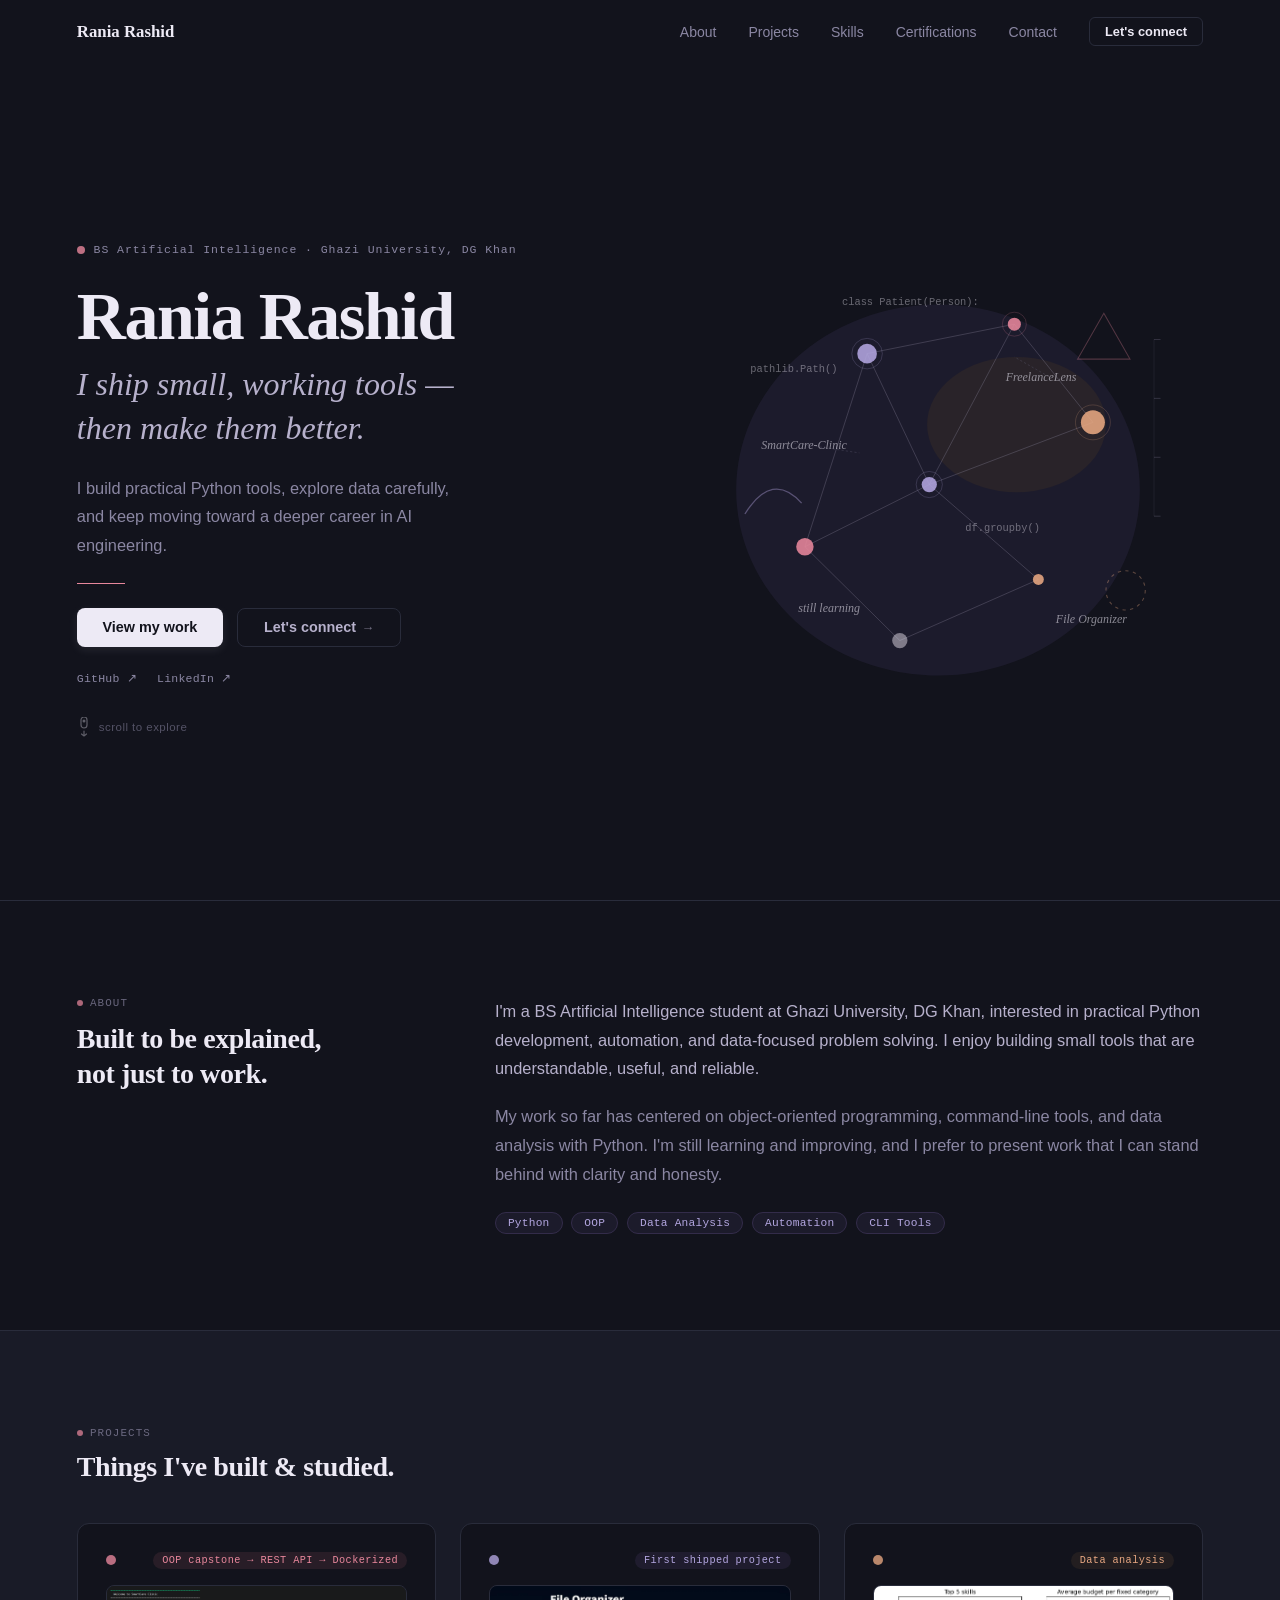
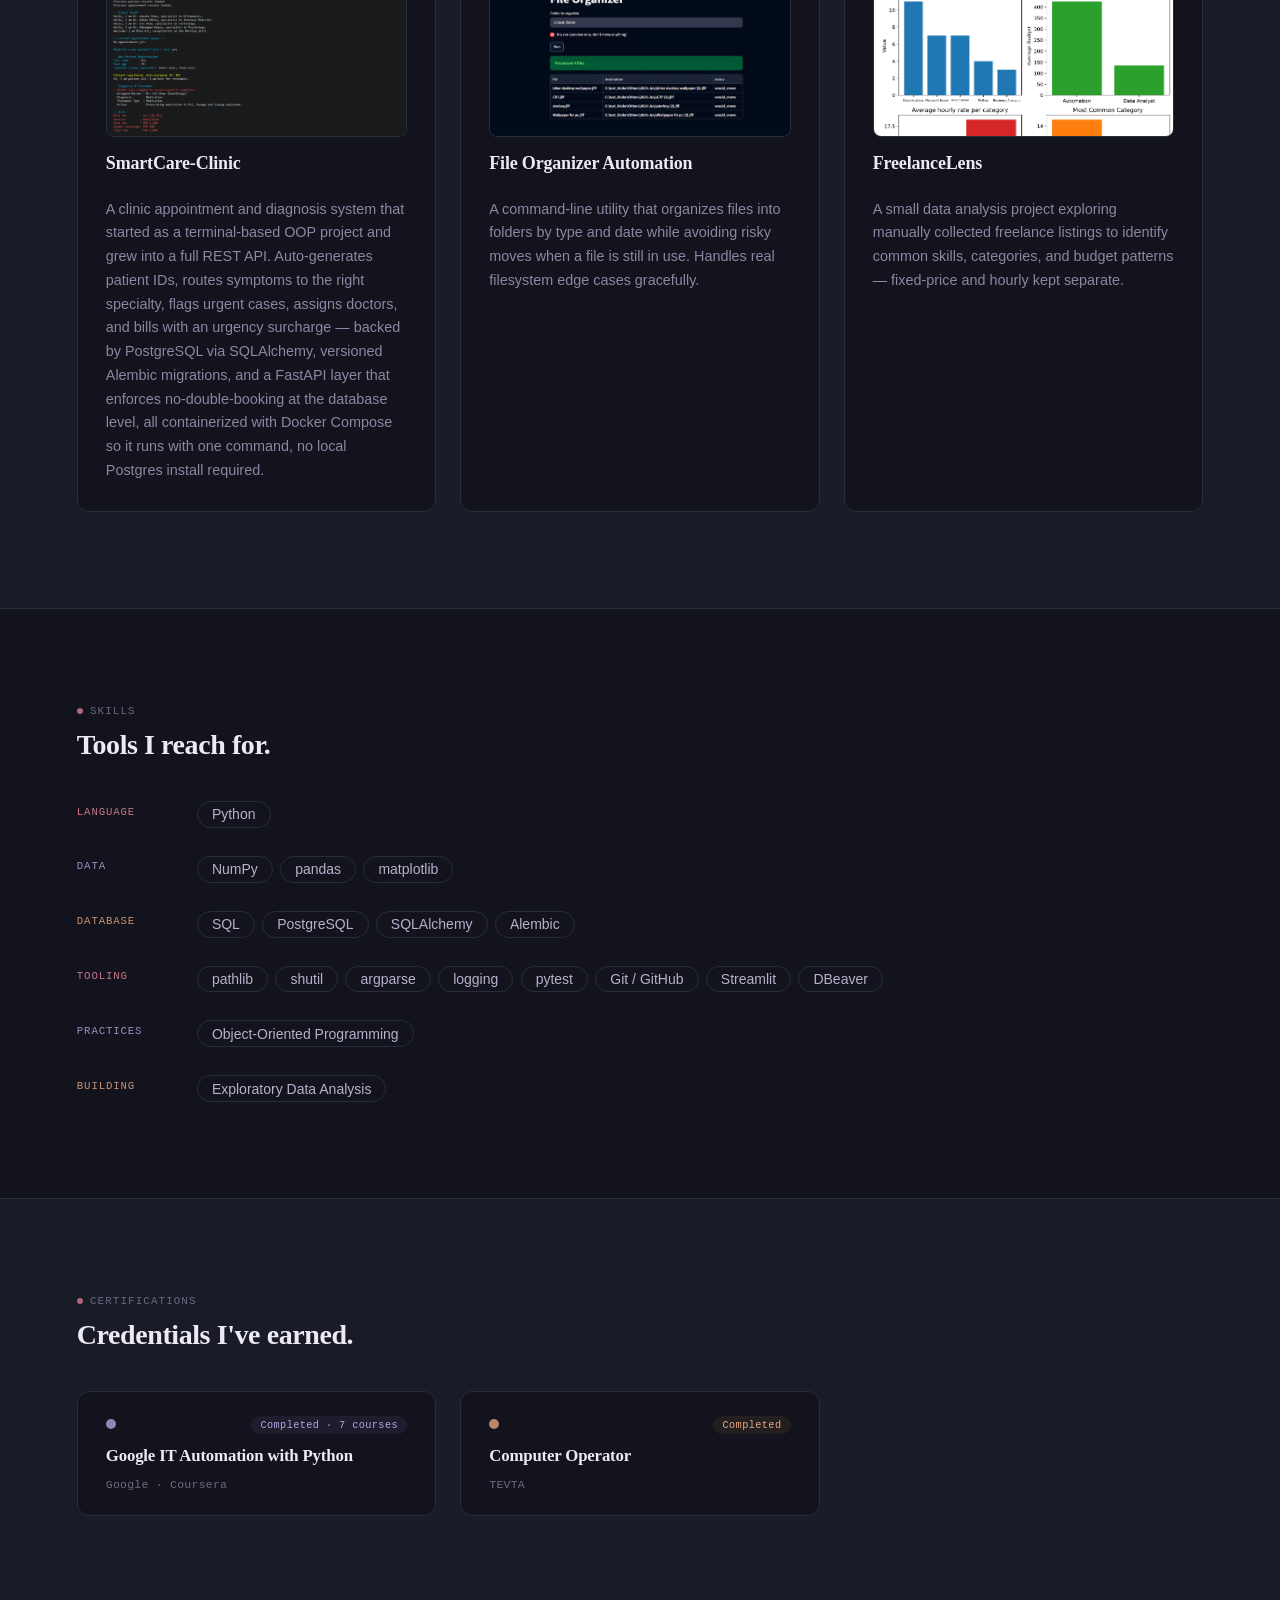
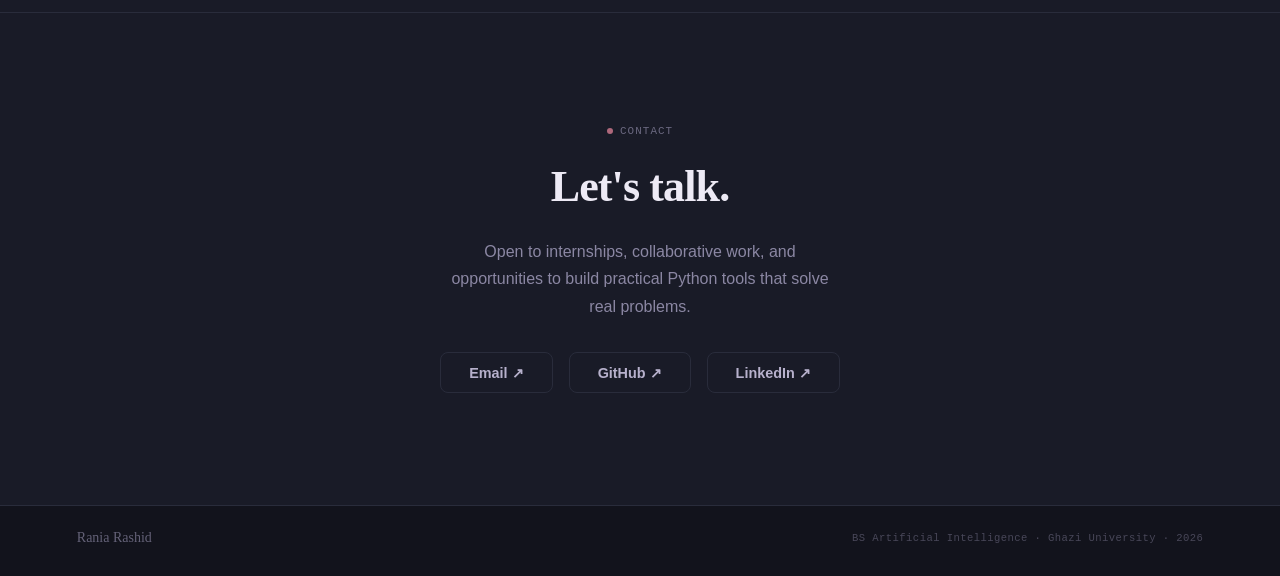
==== commit 4dc10989: "update SmartCare-Clinic card with Docker containerized the project since this card was last written " ====
--- a/index.html
+++ b/index.html
@@ -163,36 +163,36 @@
       <h3 class="section-heading">Things I've built &amp; studied.</h3>
 
       <div class="project-grid">
-
         <details class="project-card" style="--accent:#E8879C; --accent-muted:#4A2E38;">
-  <summary>
-    <div class="card-top">
-      <span class="dot" style="background:#E8879C;"></span>
-      <span class="status-badge">OOP capstone → REST API</span>
-    </div>
-    <div class="card-media">
-      <img src="media/smartcare-demo.png" alt="SmartCare-Clinic project preview" />
-    </div>
-    <h4>SmartCare-Clinic</h4>
-    <p class="card-desc">A clinic appointment and diagnosis system that started as a terminal-based OOP project and grew into a full REST API. Auto-generates patient IDs, routes symptoms to the right specialty, flags urgent cases, assigns doctors, and bills with an urgency surcharge — now backed by PostgreSQL via SQLAlchemy, versioned Alembic migrations, and a FastAPI layer that enforces no-double-booking at the database level.</p>
-  </summary>
-  <div class="card-detail">
-    <p class="detail-label">what i learned</p>
-    <p class="detail-text">Beyond the original OOP work (inheritance, polymorphism, encapsulation, ABCs, operator overloading): SQLAlchemy 2.0 ORM modeling, Alembic migrations (including adopting an existing hand-built schema instead of dropping/recreating), FastAPI dependency injection for session lifecycle, and designing a layered architecture (models/schemas/crud/service/routes) so business logic is reused, not duplicated, across the terminal app and the API.</p>
-  </div>
-  <div class="card-tags">
-    <span class="tag-mono">Python</span>
-    <span class="tag-mono">SQLAlchemy</span>
-    <span class="tag-mono">Alembic</span>
-    <span class="tag-mono">FastAPI</span>
-    <span class="tag-mono">PostgreSQL</span>
-    <span class="tag-mono">OOP</span>
-  </div>
-  <div class="card-links">
-    <a href="https://github.com/raniarashid780-sketch/SmartCare-Clinic" target="_blank" rel="noopener" class="repo-link" style="color:#E8879C;">Repository ↗</a>
-    <span class="more-toggle">more ↓</span>
-  </div>
-</details>
+          <summary>
+            <div class="card-top">
+              <span class="dot" style="background:#E8879C;"></span>
+              <span class="status-badge">OOP capstone → REST API → Dockerized</span>
+            </div>
+            <div class="card-media">
+              <img src="media/smartcare-demo.png" alt="SmartCare-Clinic project preview" />
+            </div>
+            <h4>SmartCare-Clinic</h4>
+            <p class="card-desc">A clinic appointment and diagnosis system that started as a terminal-based OOP project and grew into a full REST API. Auto-generates patient IDs, routes symptoms to the right specialty, flags urgent cases, assigns doctors, and bills with an urgency surcharge — backed by PostgreSQL via SQLAlchemy, versioned Alembic migrations, and a FastAPI layer that enforces no-double-booking at the database level, all containerized with Docker Compose so it runs with one command, no local Postgres install required.</p>
+          </summary>
+          <div class="card-detail">
+            <p class="detail-label">what i learned</p>
+            <p class="detail-text">Beyond the original OOP work (inheritance, polymorphism, encapsulation, ABCs, operator overloading): SQLAlchemy 2.0 ORM modeling, Alembic migrations (including adopting an existing hand-built schema instead of dropping/recreating), FastAPI dependency injection for session lifecycle, and designing a layered architecture (models/schemas/crud/service/routes) so business logic is reused, not duplicated, across the terminal app and the API. Most recently: multi-container Docker orchestration — service networking, healthchecks to solve startup-ordering races, persistent volumes, and rebuilding a migration history that had silently depended on a hand-run schema.sql instead of being self-contained.</p>
+          </div>
+          <div class="card-tags">
+            <span class="tag-mono">Python</span>
+            <span class="tag-mono">SQLAlchemy</span>
+            <span class="tag-mono">Alembic</span>
+            <span class="tag-mono">FastAPI</span>
+            <span class="tag-mono">PostgreSQL</span>
+            <span class="tag-mono">Docker</span>
+            <span class="tag-mono">OOP</span>
+          </div>
+          <div class="card-links">
+            <a href="https://github.com/raniarashid780-sketch/SmartCare-Clinic" target="_blank" rel="noopener" class="repo-link" style="color:#E8879C;">Repository ↗</a>
+            <span class="more-toggle">more ↓</span>
+          </div>
+        </details>
 
         <details class="project-card" style="--accent:#B3A6E0; --accent-muted:#332C4A;">
           <summary>
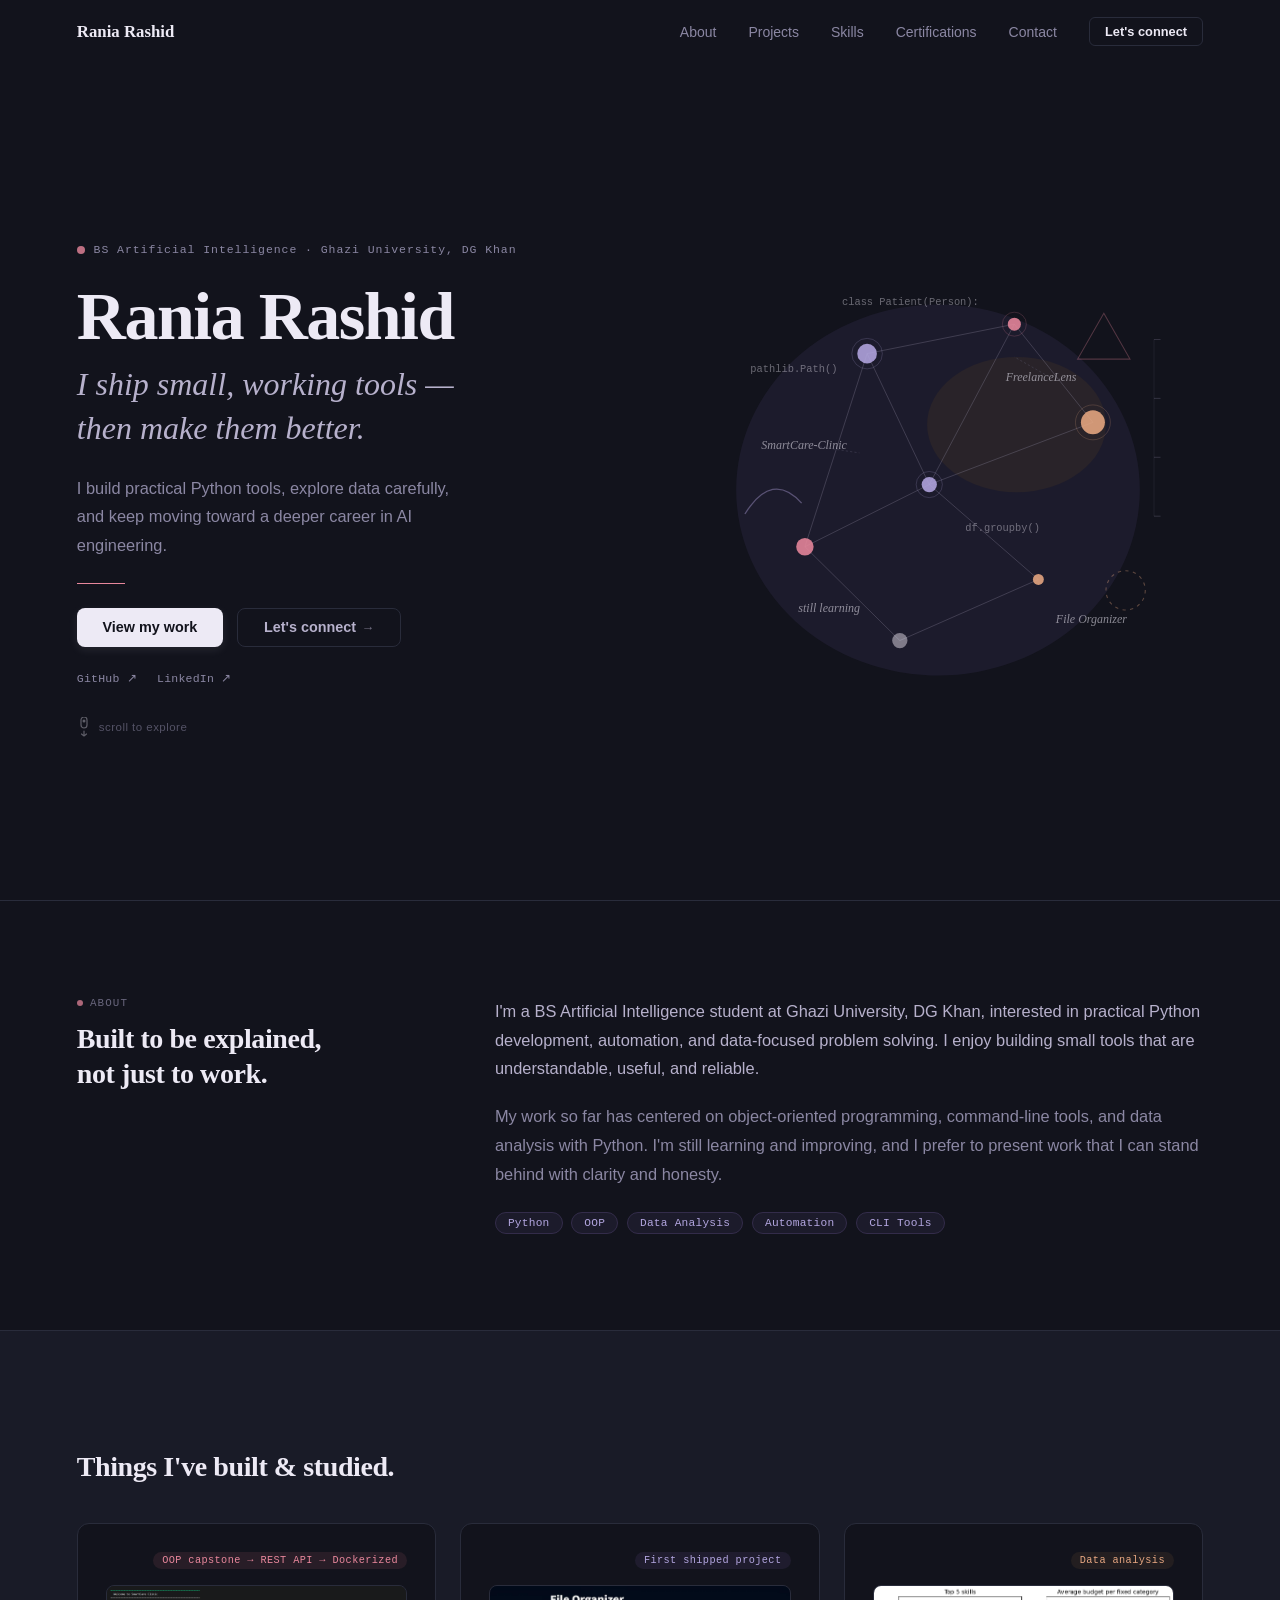
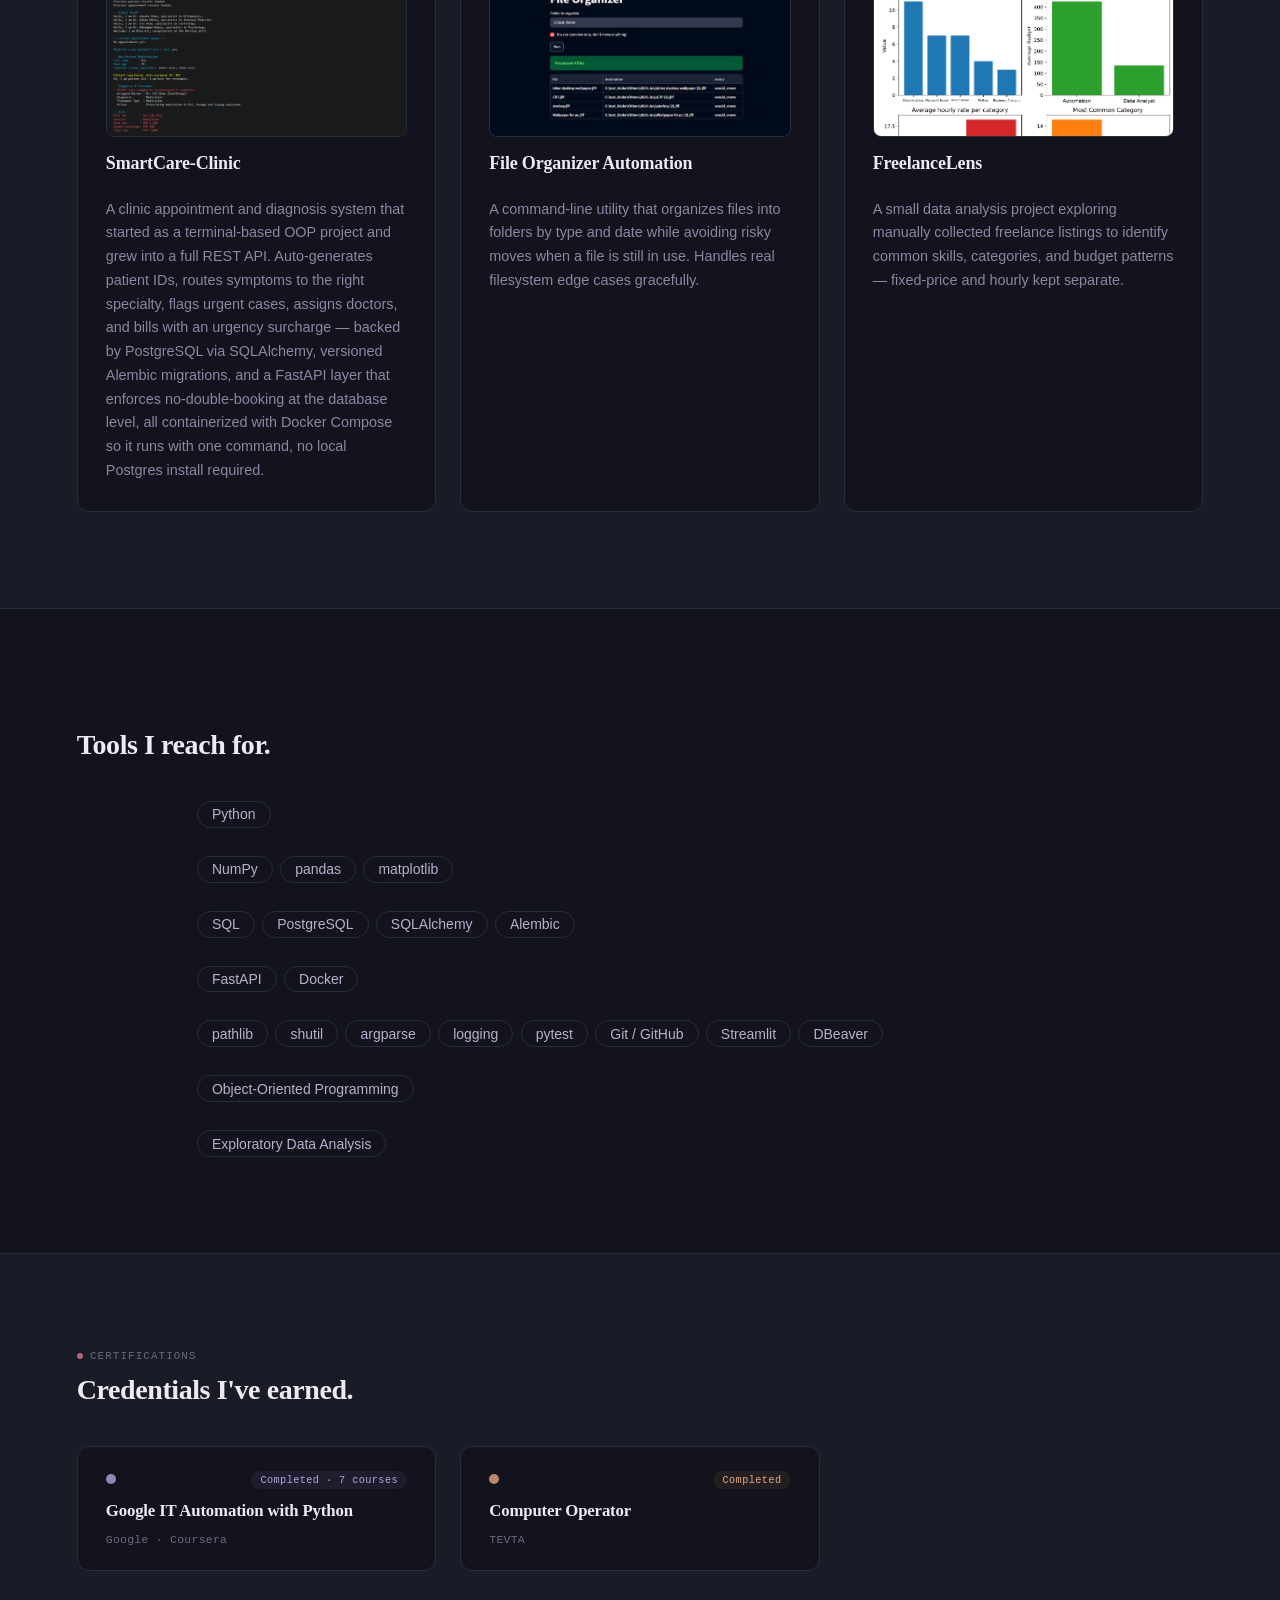
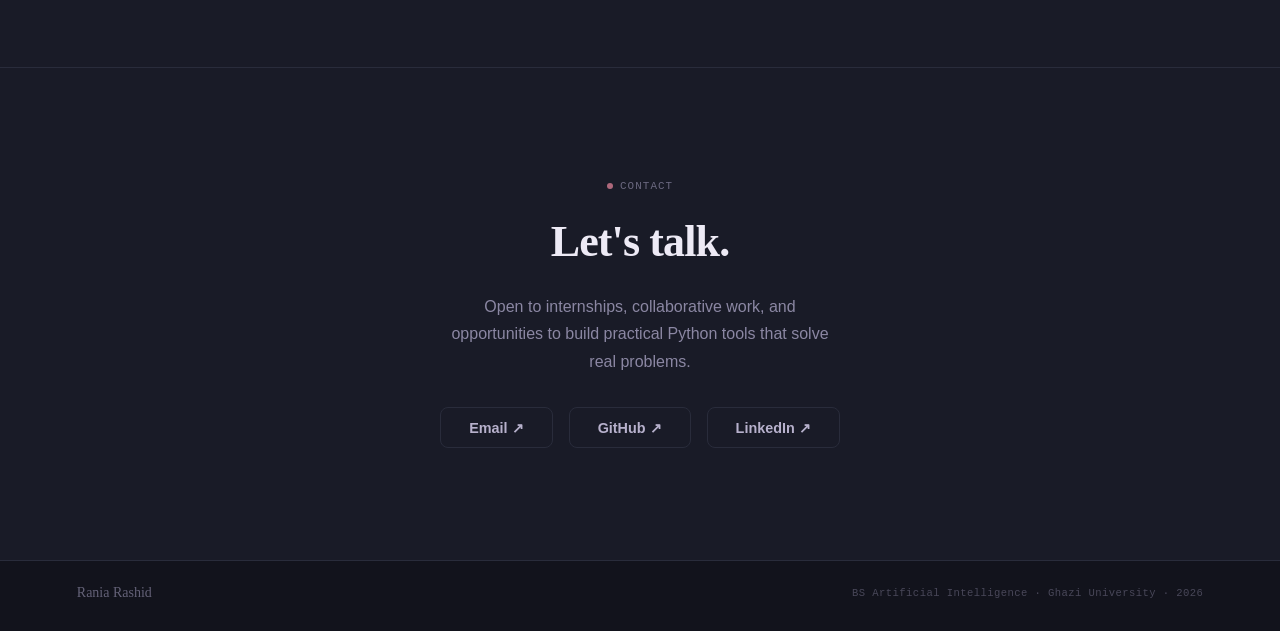
==== commit 0eb3099b: "add FastAPI and Docker to skills section both were missing entirely - built a full FastAPI track plu" ====
--- a/index.html
+++ b/index.html
@@ -282,7 +282,14 @@
             <span class="pill" style="--c:#E8A882; --m:#3E3126;">PostgreSQL</span>
             <span class="pill" style="--c:#E8A882; --m:#3E3126;">SQLAlchemy</span>
             <span class="pill" style="--c:#E8A882; --m:#3E3126;">Alembic</span>
-
+          </div>
+        </div>
+
+        <div class="skill-row">
+          <span class="skill-group" style="color:#E8879C;">Backend</span>
+          <div class="skill-pills">
+            <span class="pill" style="--c:#E8879C; --m:#4A2E38;">FastAPI</span>
+            <span class="pill" style="--c:#E8879C; --m:#4A2E38;">Docker</span>
           </div>
         </div>
 
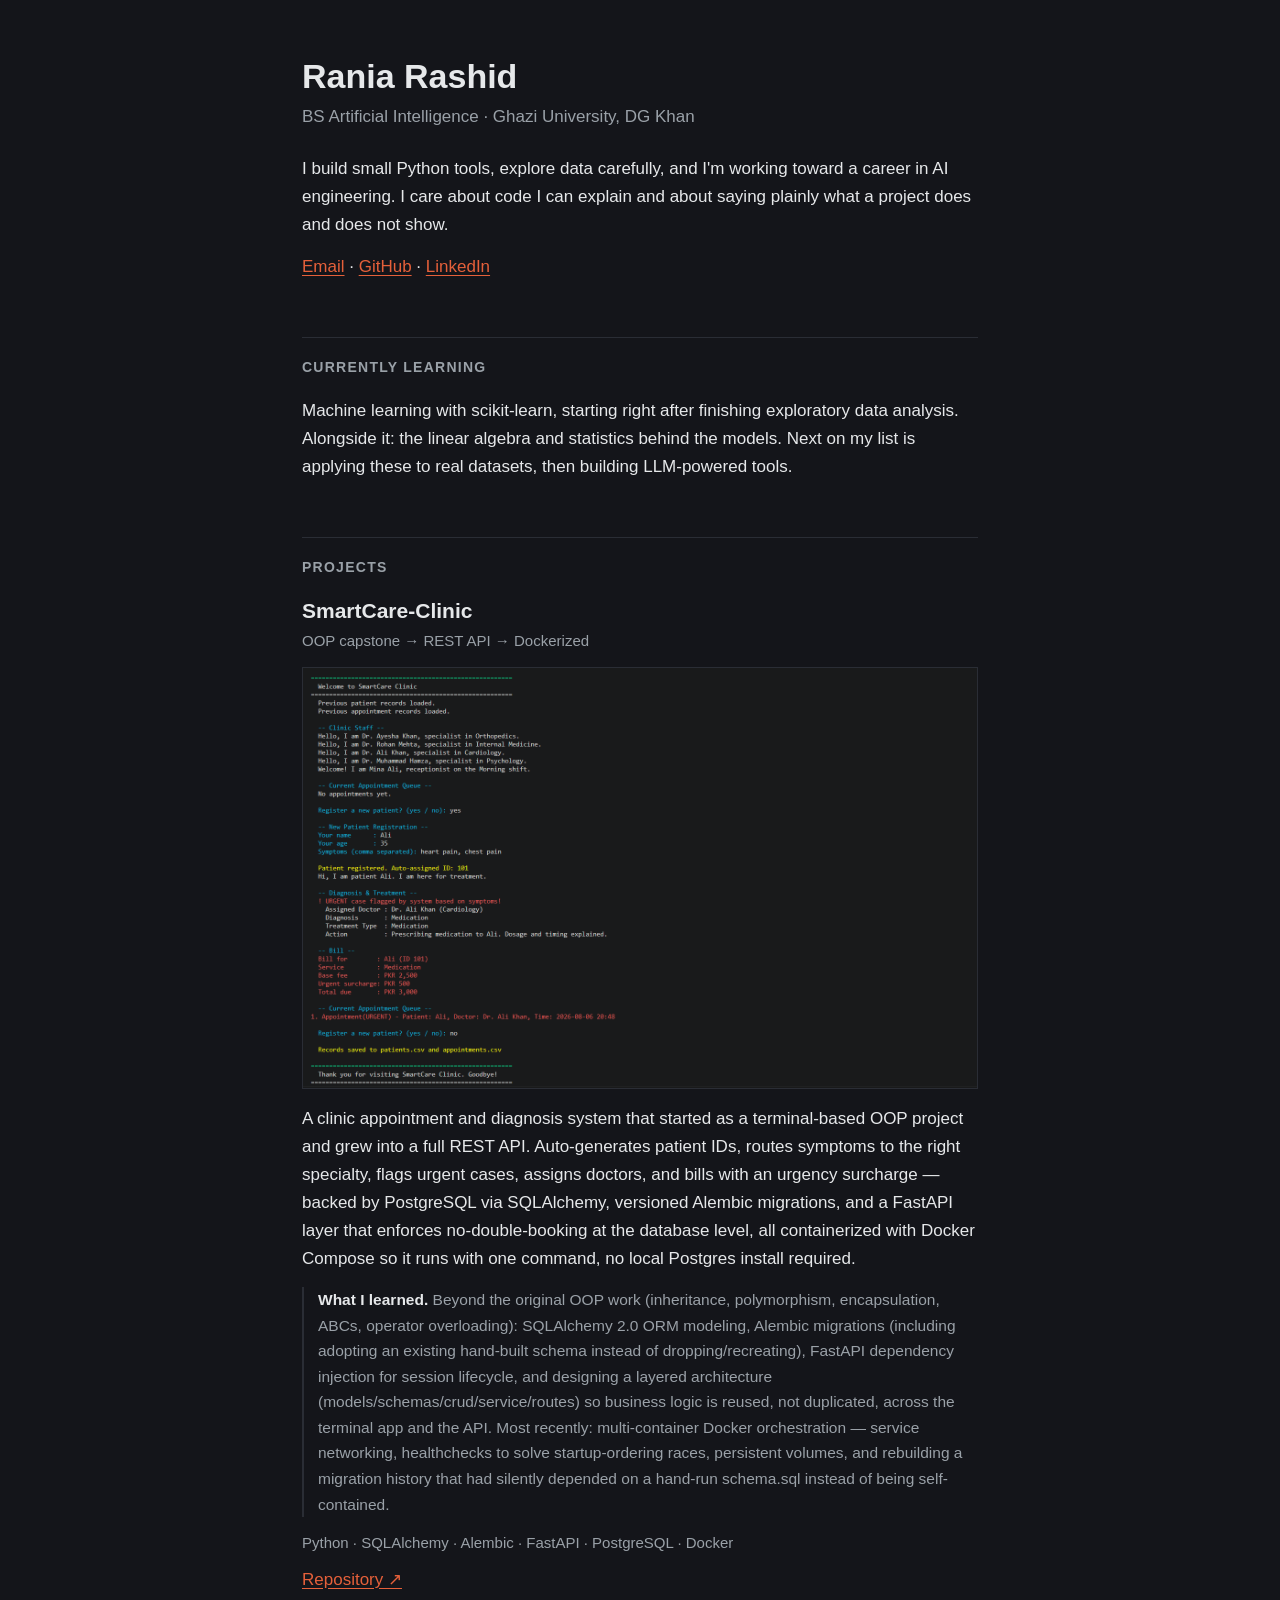
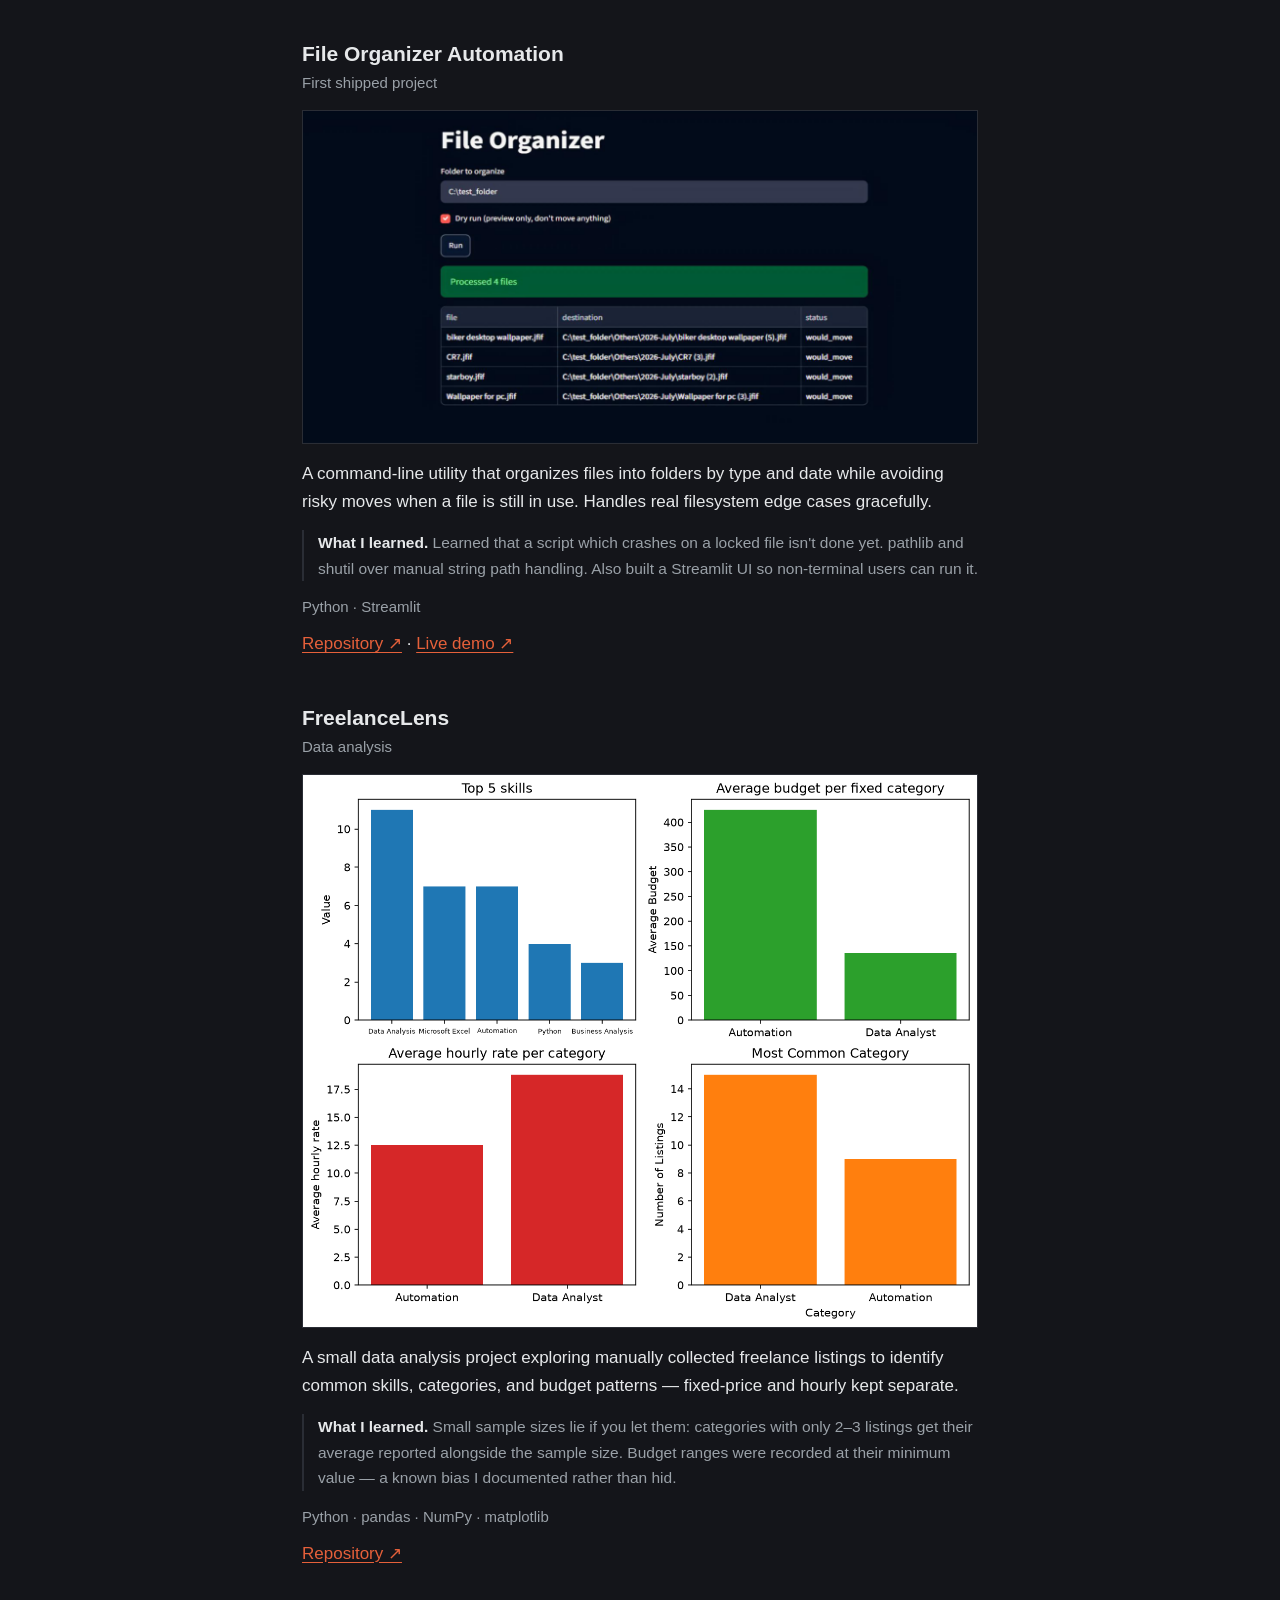
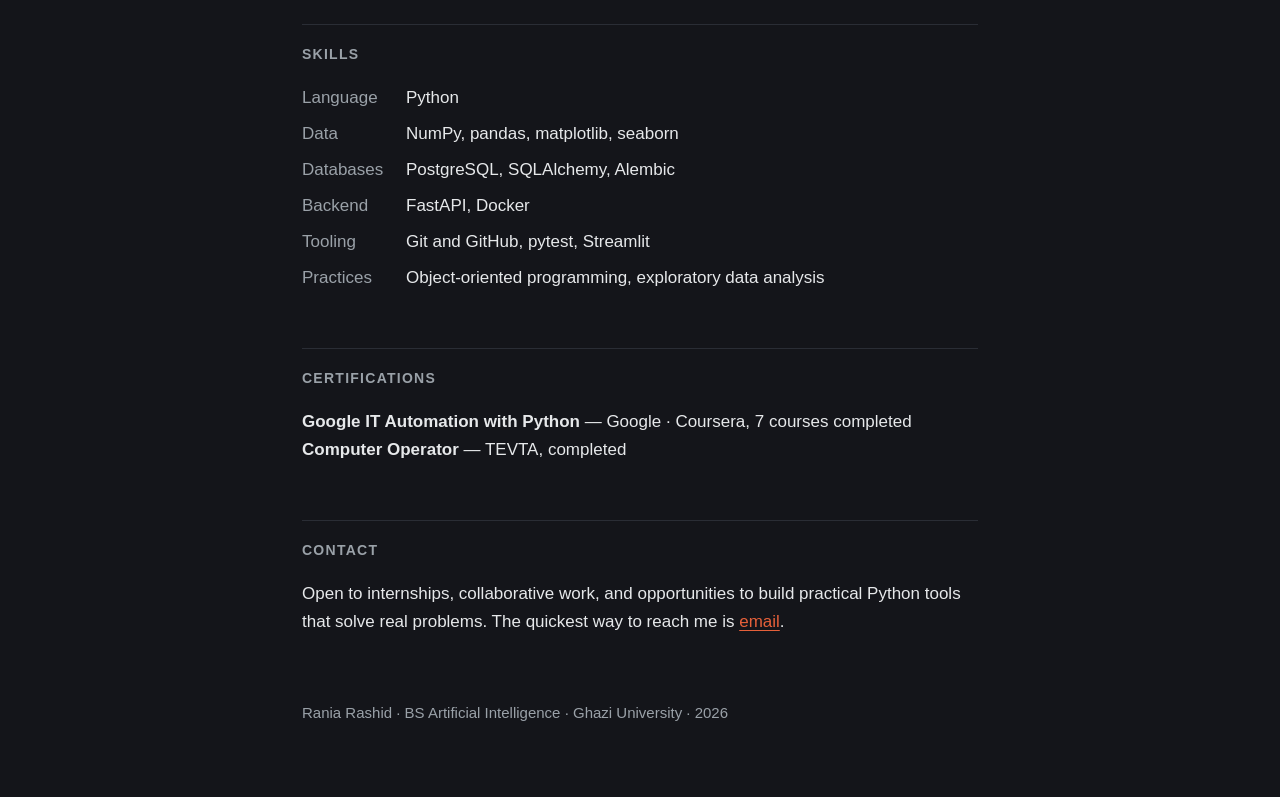
==== commit 8a5cd78b: "Update the details to matc real learning and progress" ====
--- a/index.html
+++ b/index.html
@@ -1,378 +1,98 @@
 <!doctype html>
 <html lang="en">
 <head>
-  <meta charset="UTF-8" />
-  <meta name="viewport" content="width=device-width, initial-scale=1.0" />
-  <title>Rania Rashid — AI Engineer Portfolio</title>
-  <meta name="description" content="Portfolio of Rania Rashid, an aspiring AI engineer building practical Python, automation, and data projects." />
-  <meta name="theme-color" content="#12131C" />
-  <link rel="stylesheet" href="style.css" />
+<meta charset="utf-8">
+<meta name="viewport" content="width=device-width, initial-scale=1">
+<meta name="description" content="Rania Rashid, BS Artificial Intelligence student building practical Python, automation and data projects.">
+<meta name="color-scheme" content="dark">
+<meta name="theme-color" content="#14151A">
+<title>Rania Rashid</title>
+<style>
+:root{--bg:#14151A;--ink:#E6E8EA;--muted:#9AA1A8;--line:#2A2D35;--link:#E5603A}
+*{box-sizing:border-box}
+body{margin:0;background:var(--bg);color:var(--ink);font-family:-apple-system,"Segoe UI",Roboto,Helvetica,Arial,sans-serif;font-size:17px;line-height:1.65}
+main{max-width:720px;margin:0 auto;padding:56px 22px 72px}
+h1{font-size:34px;line-height:1.2;margin:0 0 6px;font-weight:600}
+h2{font-size:14px;letter-spacing:.09em;text-transform:uppercase;color:var(--muted);font-weight:600;margin:56px 0 18px;padding-top:18px;border-top:1px solid var(--line)}
+h3{font-size:21px;line-height:1.3;margin:0 0 4px;font-weight:600}
+p{margin:0 0 14px}
+a{color:var(--link);text-decoration:underline;text-underline-offset:3px}
+a:hover{color:#FF8A66}
+.sub{color:var(--muted);margin:0 0 24px}
+.muted{color:var(--muted)}
+.proj{margin-bottom:46px}
+.proj .tag{color:var(--muted);font-size:15px;margin-bottom:12px}
+.proj img{display:block;width:100%;height:auto;border:1px solid var(--line);margin:14px 0 16px}
+.learned{font-size:15.5px;color:var(--muted);border-left:2px solid var(--line);padding-left:14px;margin:0 0 14px}
+.learned b{color:var(--ink);font-weight:600}
+.stack{font-size:15px;color:var(--muted);margin-bottom:10px}
+.skills p{margin-bottom:8px}
+.skills b{display:inline-block;min-width:104px;color:var(--muted);font-weight:500}
+footer{margin-top:64px;color:var(--muted);font-size:15px}
+a:focus-visible{outline:2px solid var(--link);outline-offset:3px}
+</style>
 </head>
 <body>
+<main>
 
-  <!-- ── Nav ── -->
-  <nav id="site-nav">
-    <a href="#hero" class="nav-logo">Rania Rashid</a>
-    <div class="nav-links">
-      <a href="#about">About</a>
-      <a href="#projects">Projects</a>
-      <a href="#skills">Skills</a>
-      <a href="#certifications">Certifications</a>
-      <a href="#contact">Contact</a>
-      <a href="#contact" class="pill-link">Let's connect</a>
-    </div>
-  </nav>
+<h1>Rania Rashid</h1>
+<p class="sub">BS Artificial Intelligence · Ghazi University, DG Khan</p>
+<p>I build small Python tools, explore data carefully, and I'm working toward a career in AI engineering. I care about code I can explain and about saying plainly what a project does and does not show.</p>
+<p><a href="mailto:raniarashid780@gmail.com">Email</a> · <a href="https://github.com/raniarashid780-sketch" target="_blank" rel="noopener">GitHub</a> · <a href="https://www.linkedin.com/in/rania-rashid00/" target="_blank" rel="noopener">LinkedIn</a></p>
 
-  <main>
+<h2>Currently learning</h2>
+<p>Machine learning with scikit-learn, starting right after finishing exploratory data analysis. Alongside it: the linear algebra and statistics behind the models. Next on my list is applying these to real datasets, then building LLM-powered tools.</p>
 
-    <!-- ── Hero ── -->
-    <section id="hero">
-      <div id="hero-grid">
-        <div class="hero-left">
-          <div class="eyebrow fade-in-up d1">
-            <span class="dot dot-rose"></span>
-            BS Artificial Intelligence · Ghazi University, DG Khan
-          </div>
+<h2>Projects</h2>
 
-          <div class="fade-in-up d2">
-            <h1>Rania Rashid</h1>
-            <h2>I ship small, working tools —<br />then make them better.</h2>
-          </div>
+<div class="proj">
+<h3>SmartCare-Clinic</h3>
+<div class="tag">OOP capstone → REST API → Dockerized</div>
+<img src="media/smartcare-demo.png" alt="SmartCare-Clinic project preview" loading="lazy">
+<p>A clinic appointment and diagnosis system that started as a terminal-based OOP project and grew into a full REST API. Auto-generates patient IDs, routes symptoms to the right specialty, flags urgent cases, assigns doctors, and bills with an urgency surcharge — backed by PostgreSQL via SQLAlchemy, versioned Alembic migrations, and a FastAPI layer that enforces no-double-booking at the database level, all containerized with Docker Compose so it runs with one command, no local Postgres install required.</p>
+<p class="learned"><b>What I learned.</b> Beyond the original OOP work (inheritance, polymorphism, encapsulation, ABCs, operator overloading): SQLAlchemy 2.0 ORM modeling, Alembic migrations (including adopting an existing hand-built schema instead of dropping/recreating), FastAPI dependency injection for session lifecycle, and designing a layered architecture (models/schemas/crud/service/routes) so business logic is reused, not duplicated, across the terminal app and the API. Most recently: multi-container Docker orchestration — service networking, healthchecks to solve startup-ordering races, persistent volumes, and rebuilding a migration history that had silently depended on a hand-run schema.sql instead of being self-contained.</p>
+<div class="stack">Python · SQLAlchemy · Alembic · FastAPI · PostgreSQL · Docker</div>
+<a href="https://github.com/raniarashid780-sketch/SmartCare-Clinic" target="_blank" rel="noopener">Repository ↗</a>
+</div>
 
-          <p class="lede fade-in-up d3">
-            I build practical Python tools, explore data carefully, and keep
-            moving toward a deeper career in AI engineering.
-          </p>
+<div class="proj">
+<h3>File Organizer Automation</h3>
+<div class="tag">First shipped project</div>
+<img src="media/file-organizer-demo.png" alt="File Organizer Automation project preview" loading="lazy">
+<p>A command-line utility that organizes files into folders by type and date while avoiding risky moves when a file is still in use. Handles real filesystem edge cases gracefully.</p>
+<p class="learned"><b>What I learned.</b> Learned that a script which crashes on a locked file isn't done yet. pathlib and shutil over manual string path handling. Also built a Streamlit UI so non-terminal users can run it.</p>
+<div class="stack">Python · Streamlit</div>
+<a href="https://github.com/raniarashid780-sketch/file-organizer-automation" target="_blank" rel="noopener">Repository ↗</a> · <a href="https://raniarashid780-sketch-file-organizer-autom-streamlit-app-sypeq4.streamlit.app/" target="_blank" rel="noopener">Live demo ↗</a>
+</div>
 
-          <div class="hr fade-in d4"></div>
+<div class="proj">
+<h3>FreelanceLens</h3>
+<div class="tag">Data analysis</div>
+<img src="media/freelancelens-output.png" alt="FreelanceLens project preview" loading="lazy">
+<p>A small data analysis project exploring manually collected freelance listings to identify common skills, categories, and budget patterns — fixed-price and hourly kept separate.</p>
+<p class="learned"><b>What I learned.</b> Small sample sizes lie if you let them: categories with only 2–3 listings get their average reported alongside the sample size. Budget ranges were recorded at their minimum value — a known bias I documented rather than hid.</p>
+<div class="stack">Python · pandas · NumPy · matplotlib</div>
+<a href="https://github.com/raniarashid780-sketch/Freelancelens" target="_blank" rel="noopener">Repository ↗</a>
+</div>
 
-          <div class="cta-row fade-in-up d5">
-            <a href="#projects" class="cta cta-primary">View my work</a>
-            <a href="#contact" class="cta cta-secondary">Let's connect <span class="arrow">→</span></a>
-          </div>
+<h2>Skills</h2>
+<div class="skills">
+<p><b>Language</b>Python</p>
+<p><b>Data</b>NumPy, pandas, matplotlib, seaborn</p>
+<p><b>Databases</b>PostgreSQL, SQLAlchemy, Alembic</p>
+<p><b>Backend</b>FastAPI, Docker</p>
+<p><b>Tooling</b>Git and GitHub, pytest, Streamlit</p>
+<p><b>Practices</b>Object-oriented programming, exploratory data analysis</p>
+</div>
 
-          <div class="social-row fade-in d6">
-            <a href="https://github.com/raniarashid780-sketch" target="_blank" rel="noopener noreferrer">GitHub ↗</a>
-            <a href="https://www.linkedin.com/in/rania-rashid00/" target="_blank" rel="noopener noreferrer">LinkedIn ↗</a>
-          </div>
+<h2>Certifications</h2>
+<p><b>Google IT Automation with Python</b> — Google · Coursera, 7 courses completed<br>
+<b>Computer Operator</b> — TEVTA, completed</p>
 
-          <div class="scroll-hint fade-in d7">
-            <svg width="14" height="20" viewBox="0 0 14 20" fill="none">
-              <rect x="4" y="0" width="6" height="11" rx="3" stroke="#EDEAF5" stroke-width="1.2" fill="none" />
-              <circle cx="7" cy="4" r="1.5" fill="#EDEAF5" class="node-float-1" />
-              <path d="M7 14 L7 19 M4.5 17 L7 19 L9.5 17" stroke="#EDEAF5" stroke-width="1.2" stroke-linecap="round" stroke-linejoin="round" />
-            </svg>
-            <span>scroll to explore</span>
-          </div>
-        </div>
+<h2>Contact</h2>
+<p>Open to internships, collaborative work, and opportunities to build practical Python tools that solve real problems. The quickest way to reach me is <a href="mailto:raniarashid780@gmail.com">email</a>.</p>
 
-        <div id="hero-visual" class="fade-in d3">
-          <svg viewBox="0 0 440 440" width="100%" height="100%" style="overflow:visible; max-width:480px;" aria-hidden="true">
-            <ellipse cx="220" cy="220" rx="185" ry="170" fill="#332C4A" opacity="0.35" />
-            <ellipse cx="292" cy="160" rx="82" ry="62" fill="#3E3126" opacity="0.4" />
-
-            <polygon points="372,58 396,100 348,100" fill="none" stroke="#E8879C" stroke-width="1" opacity="0.3" class="annotation-drift-2" />
-            <path d="M 43,242 Q 68,202 95,232" fill="none" stroke="#B3A6E0" stroke-width="1.2" opacity="0.4" class="annotation-drift-3" />
-            <circle cx="392" cy="312" r="18" fill="none" stroke="#E8A882" stroke-width="1" stroke-dasharray="3 4" opacity="0.35" class="node-float-3" />
-
-            <!-- edges -->
-            <line x1="155" y1="95"  x2="290" y2="68"  stroke="#B7B1CC" stroke-width="0.75" opacity="0.28" class="edge" style="stroke-dasharray:137.67; stroke-dashoffset:137.67; animation-delay:0.25s; animation-duration:1.6s;" />
-            <line x1="290" y1="68"  x2="362" y2="158" stroke="#B7B1CC" stroke-width="0.75" opacity="0.28" class="edge" style="stroke-dasharray:115.26; stroke-dashoffset:115.26; animation-delay:0.37s; animation-duration:1.78s;" />
-            <line x1="362" y1="158" x2="212" y2="215" stroke="#B7B1CC" stroke-width="0.75" opacity="0.28" class="edge" style="stroke-dasharray:160.46; stroke-dashoffset:160.46; animation-delay:0.49s; animation-duration:1.96s;" />
-            <line x1="212" y1="215" x2="155" y2="95"  stroke="#B7B1CC" stroke-width="0.75" opacity="0.28" class="edge" style="stroke-dasharray:132.85; stroke-dashoffset:132.85; animation-delay:0.61s; animation-duration:2.14s;" />
-            <line x1="212" y1="215" x2="98"  y2="272" stroke="#B7B1CC" stroke-width="0.75" opacity="0.28" class="edge" style="stroke-dasharray:127.46; stroke-dashoffset:127.46; animation-delay:0.73s; animation-duration:2.32s;" />
-            <line x1="212" y1="215" x2="312" y2="302" stroke="#B7B1CC" stroke-width="0.75" opacity="0.28" class="edge" style="stroke-dasharray:132.55; stroke-dashoffset:132.55; animation-delay:0.85s; animation-duration:2.5s;" />
-            <line x1="98"  y1="272" x2="185" y2="358" stroke="#B7B1CC" stroke-width="0.75" opacity="0.28" class="edge" style="stroke-dasharray:122.33; stroke-dashoffset:122.33; animation-delay:0.97s; animation-duration:2.68s;" />
-            <line x1="312" y1="302" x2="185" y2="358" stroke="#B7B1CC" stroke-width="0.75" opacity="0.28" class="edge" style="stroke-dasharray:138.8; stroke-dashoffset:138.8;  animation-delay:1.09s; animation-duration:2.86s;" />
-            <line x1="155" y1="95"  x2="98"  y2="272" stroke="#B7B1CC" stroke-width="0.75" opacity="0.28" class="edge" style="stroke-dasharray:185.95; stroke-dashoffset:185.95; animation-delay:1.21s; animation-duration:3.04s;" />
-            <line x1="290" y1="68"  x2="212" y2="215" stroke="#B7B1CC" stroke-width="0.75" opacity="0.28" class="edge" style="stroke-dasharray:166.41; stroke-dashoffset:166.41; animation-delay:1.33s; animation-duration:3.22s;" />
-
-            <!-- node rings -->
-            <circle cx="155" cy="95"  r="14" fill="none" stroke="#B3A6E0" stroke-width="0.6" opacity="0.3" class="node-float-1" />
-            <circle cx="290" cy="68"  r="11" fill="none" stroke="#E8879C" stroke-width="0.6" opacity="0.3" class="node-float-2" />
-            <circle cx="362" cy="158" r="16" fill="none" stroke="#E8A882" stroke-width="0.6" opacity="0.3" class="node-float-3" />
-            <circle cx="212" cy="215" r="12" fill="none" stroke="#B3A6E0" stroke-width="0.6" opacity="0.3" class="node-float-4" />
-
-            <!-- nodes -->
-            <circle cx="155" cy="95"  r="9"  fill="#B3A6E0" opacity="0.88" class="node-float-1" />
-            <circle cx="290" cy="68"  r="6"  fill="#E8879C" opacity="0.88" class="node-float-2" />
-            <circle cx="362" cy="158" r="11" fill="#E8A882" opacity="0.88" class="node-float-3" />
-            <circle cx="212" cy="215" r="7"  fill="#B3A6E0" opacity="0.88" class="node-float-4" />
-            <circle cx="98"  cy="272" r="8"  fill="#E8879C" opacity="0.88" class="node-float-5" />
-            <circle cx="312" cy="302" r="5"  fill="#E8A882" opacity="0.88" class="node-float-6" />
-            <circle cx="185" cy="358" r="7"  fill="#EDEAF588" opacity="0.88" class="node-float-2" />
-
-            <!-- annotations -->
-            <text x="58"  y="182" class="annotation annotation-drift-1">SmartCare-Clinic</text>
-            <text x="282" y="120" class="annotation annotation-drift-2">FreelanceLens</text>
-            <text x="328" y="342" class="annotation annotation-drift-3">File Organizer</text>
-            <text x="92"  y="332" class="annotation annotation-drift-1">still learning</text>
-
-            <line x1="88"  y1="177" x2="148" y2="186" stroke="#8B87A3" stroke-width="0.6" opacity="0.32" stroke-dasharray="2 2" />
-            <line x1="318" y1="114" x2="290" y2="98"  stroke="#8B87A3" stroke-width="0.6" opacity="0.32" stroke-dasharray="2 2" />
-
-            <!-- code fragments -->
-            <text x="132" y="50"  class="frag">class Patient(Person):</text>
-            <text x="245" y="258" class="frag">df.groupby()</text>
-            <text x="48"  y="112" class="frag">pathlib.Path()</text>
-
-            <!-- axis ticks -->
-            <line x1="418" y1="82"  x2="424" y2="82"  stroke="#8B87A3" stroke-width="0.8" opacity="0.32" />
-            <line x1="418" y1="136" x2="424" y2="136" stroke="#8B87A3" stroke-width="0.8" opacity="0.32" />
-            <line x1="418" y1="190" x2="424" y2="190" stroke="#8B87A3" stroke-width="0.8" opacity="0.32" />
-            <line x1="418" y1="244" x2="424" y2="244" stroke="#8B87A3" stroke-width="0.8" opacity="0.32" />
-            <line x1="418" y1="82"  x2="418" y2="244" stroke="#8B87A3" stroke-width="0.5" opacity="0.22" />
-          </svg>
-        </div>
-      </div>
-    </section>
-
-    <!-- ── About ── -->
-    <section id="about">
-      <div id="about-grid">
-        <div>
-          <div class="label"><span class="dot dot-rose"></span><span>About</span></div>
-          <h3>Built to be explained,<br />not just to work.</h3>
-        </div>
-        <div class="about-copy">
-          <p class="p-light">
-            I'm a BS Artificial Intelligence student at Ghazi University, DG Khan,
-            interested in practical Python development, automation, and data-focused
-            problem solving. I enjoy building small tools that are understandable,
-            useful, and reliable.
-          </p>
-          <p class="p-muted">
-            My work so far has centered on object-oriented programming, command-line
-            tools, and data analysis with Python. I'm still learning and improving,
-            and I prefer to present work that I can stand behind with clarity and honesty.
-          </p>
-          <div class="tag-row">
-            <span class="tag">Python</span>
-            <span class="tag">OOP</span>
-            <span class="tag">Data Analysis</span>
-            <span class="tag">Automation</span>
-            <span class="tag">CLI Tools</span>
-          </div>
-        </div>
-      </div>
-    </section>
-
-    <!-- ── Projects ── -->
-    <section id="projects" class="alt-bg">
-      <div class="label"><span class="dot dot-rose"></span><span>Projects</span></div>
-      <h3 class="section-heading">Things I've built &amp; studied.</h3>
-
-      <div class="project-grid">
-        <details class="project-card" style="--accent:#E8879C; --accent-muted:#4A2E38;">
-          <summary>
-            <div class="card-top">
-              <span class="dot" style="background:#E8879C;"></span>
-              <span class="status-badge">OOP capstone → REST API → Dockerized</span>
-            </div>
-            <div class="card-media">
-              <img src="media/smartcare-demo.png" alt="SmartCare-Clinic project preview" />
-            </div>
-            <h4>SmartCare-Clinic</h4>
-            <p class="card-desc">A clinic appointment and diagnosis system that started as a terminal-based OOP project and grew into a full REST API. Auto-generates patient IDs, routes symptoms to the right specialty, flags urgent cases, assigns doctors, and bills with an urgency surcharge — backed by PostgreSQL via SQLAlchemy, versioned Alembic migrations, and a FastAPI layer that enforces no-double-booking at the database level, all containerized with Docker Compose so it runs with one command, no local Postgres install required.</p>
-          </summary>
-          <div class="card-detail">
-            <p class="detail-label">what i learned</p>
-            <p class="detail-text">Beyond the original OOP work (inheritance, polymorphism, encapsulation, ABCs, operator overloading): SQLAlchemy 2.0 ORM modeling, Alembic migrations (including adopting an existing hand-built schema instead of dropping/recreating), FastAPI dependency injection for session lifecycle, and designing a layered architecture (models/schemas/crud/service/routes) so business logic is reused, not duplicated, across the terminal app and the API. Most recently: multi-container Docker orchestration — service networking, healthchecks to solve startup-ordering races, persistent volumes, and rebuilding a migration history that had silently depended on a hand-run schema.sql instead of being self-contained.</p>
-          </div>
-          <div class="card-tags">
-            <span class="tag-mono">Python</span>
-            <span class="tag-mono">SQLAlchemy</span>
-            <span class="tag-mono">Alembic</span>
-            <span class="tag-mono">FastAPI</span>
-            <span class="tag-mono">PostgreSQL</span>
-            <span class="tag-mono">Docker</span>
-            <span class="tag-mono">OOP</span>
-          </div>
-          <div class="card-links">
-            <a href="https://github.com/raniarashid780-sketch/SmartCare-Clinic" target="_blank" rel="noopener" class="repo-link" style="color:#E8879C;">Repository ↗</a>
-            <span class="more-toggle">more ↓</span>
-          </div>
-        </details>
-
-        <details class="project-card" style="--accent:#B3A6E0; --accent-muted:#332C4A;">
-          <summary>
-            <div class="card-top">
-              <span class="dot" style="background:#B3A6E0;"></span>
-              <span class="status-badge">First shipped project</span>
-            </div>
-            <div class="card-media">
-              <img src="media/file-organizer-demo.png" alt="File Organizer Automation project preview" />
-            </div>
-            <h4>File Organizer Automation</h4>
-            <p class="card-desc">A command-line utility that organizes files into folders by type and date while avoiding risky moves when a file is still in use. Handles real filesystem edge cases gracefully.</p>
-          </summary>
-          <div class="card-detail">
-            <p class="detail-label">what i learned</p>
-            <p class="detail-text">Learned that a script which crashes on a locked file isn't done yet. pathlib and shutil over manual string path handling. Also built a Streamlit UI so non-terminal users can run it.</p>
-          </div>
-          <div class="card-tags">
-            <span class="tag-mono">Python</span>
-            <span class="tag-mono">pathlib</span>
-            <span class="tag-mono">shutil</span>
-            <span class="tag-mono">os</span>
-            <span class="tag-mono">Streamlit</span>
-          </div>
-          <div class="card-links">
-            <a href="https://github.com/raniarashid780-sketch/file-organizer-automation" target="_blank" rel="noopener" class="repo-link" style="color:#B3A6E0;">Repository ↗</a>
-            <a href="https://raniarashid780-sketch-file-organizer-autom-streamlit-app-sypeq4.streamlit.app/" target="_blank" rel="noopener" class="demo-link">Live demo ↗</a>
-            <span class="more-toggle">more ↓</span>
-          </div>
-        </details>
-
-        <details class="project-card" style="--accent:#E8A882; --accent-muted:#3E3126;">
-          <summary>
-            <div class="card-top">
-              <span class="dot" style="background:#E8A882;"></span>
-              <span class="status-badge">Data analysis</span>
-            </div>
-            <div class="card-media">
-              <img src="media/freelancelens-output.png" alt="FreelanceLens project preview" />
-            </div>
-            <h4>FreelanceLens</h4>
-            <p class="card-desc">A small data analysis project exploring manually collected freelance listings to identify common skills, categories, and budget patterns — fixed-price and hourly kept separate.</p>
-          </summary>
-          <div class="card-detail">
-            <p class="detail-label">what i learned</p>
-            <p class="detail-text">Small sample sizes lie if you let them: categories with only 2–3 listings get their average reported alongside the sample size. Budget ranges were recorded at their minimum value — a known bias I documented rather than hid.</p>
-          </div>
-          <div class="card-tags">
-            <span class="tag-mono">Python</span>
-            <span class="tag-mono">pandas</span>
-          </div>
-          <div class="card-links">
-            <a href="https://github.com/raniarashid780-sketch/Freelancelens" target="_blank" rel="noopener" class="repo-link" style="color:#E8A882;">Repository ↗</a>
-            <span class="more-toggle">more ↓</span>
-          </div>
-        </details>
-
-      </div>
-    </section>
-
-    <!-- ── Skills ── -->
-    <section id="skills">
-      <div class="label"><span class="dot dot-rose"></span><span>Skills</span></div>
-      <h3 class="section-heading">Tools I reach for.</h3>
-
-      <div class="skills-list">
-        <div class="skill-row">
-          <span class="skill-group" style="color:#E8879C;">Language</span>
-          <div class="skill-pills">
-            <span class="pill" style="--c:#E8879C; --m:#4A2E38;">Python</span>
-          </div>
-        </div>
-
-        <div class="skill-row">
-          <span class="skill-group" style="color:#B3A6E0;">Data</span>
-          <div class="skill-pills">
-            <span class="pill" style="--c:#B3A6E0; --m:#332C4A;">NumPy</span>
-            <span class="pill" style="--c:#B3A6E0; --m:#332C4A;">pandas</span>
-            <span class="pill" style="--c:#B3A6E0; --m:#332C4A;">matplotlib</span>
-          </div>
-        </div>
-
-        <div class="skill-row">
-          <span class="skill-group" style="color:#E8A882;">Database</span>
-          <div class="skill-pills">
-            <span class="pill" style="--c:#E8A882; --m:#3E3126;">SQL</span>
-            <span class="pill" style="--c:#E8A882; --m:#3E3126;">PostgreSQL</span>
-            <span class="pill" style="--c:#E8A882; --m:#3E3126;">SQLAlchemy</span>
-            <span class="pill" style="--c:#E8A882; --m:#3E3126;">Alembic</span>
-          </div>
-        </div>
-
-        <div class="skill-row">
-          <span class="skill-group" style="color:#E8879C;">Backend</span>
-          <div class="skill-pills">
-            <span class="pill" style="--c:#E8879C; --m:#4A2E38;">FastAPI</span>
-            <span class="pill" style="--c:#E8879C; --m:#4A2E38;">Docker</span>
-          </div>
-        </div>
-
-        <div class="skill-row">
-          <span class="skill-group" style="color:#E8879C;">Tooling</span>
-          <div class="skill-pills">
-            <span class="pill" style="--c:#E8879C; --m:#4A2E38;">pathlib</span>
-            <span class="pill" style="--c:#E8879C; --m:#4A2E38;">shutil</span>
-            <span class="pill" style="--c:#E8879C; --m:#4A2E38;">argparse</span>
-            <span class="pill" style="--c:#E8879C; --m:#4A2E38;">logging</span>
-            <span class="pill" style="--c:#E8879C; --m:#4A2E38;">pytest</span>
-            <span class="pill" style="--c:#E8879C; --m:#4A2E38;">Git / GitHub</span>
-            <span class="pill" style="--c:#E8879C; --m:#4A2E38;">Streamlit</span>
-            <span class="pill" style="--c:#E8A882; --m:#3E3126;">DBeaver</span>
-          </div>
-        </div>
-
-        <div class="skill-row">
-          <span class="skill-group" style="color:#B3A6E0;">Practices</span>
-          <div class="skill-pills">
-            <span class="pill" style="--c:#B3A6E0; --m:#332C4A;">Object-Oriented Programming</span>
-          </div>
-        </div>
-
-        <div class="skill-row">
-          <span class="skill-group" style="color:#E8A882;">Building</span>
-          <div class="skill-pills">
-            <span class="pill" style="--c:#E8A882; --m:#3E3126;">Exploratory Data Analysis</span>
-
-          </div>
-        </div>
-      </div>
-
-    </section>
-
-    <!-- ── Contact ── -->
-    <!-- ── Certifications ── -->
-    <section id="certifications" class="alt-bg">
-      <div class="label"><span class="dot dot-rose"></span><span>Certifications</span></div>
-      <h3 class="section-heading">Credentials I've earned.</h3>
-
-      <div class="cert-grid">
-        <div class="cert-card" style="--accent:#B3A6E0; --accent-muted:#332C4A;">
-          <div class="cert-top">
-            <span class="dot" style="background:#B3A6E0;"></span>
-            <span class="status-badge">Completed · 7 courses</span>
-          </div>
-          <h4>Google IT Automation with Python</h4>
-          <p class="cert-issuer">Google · Coursera</p>
-        </div>
-
-        <div class="cert-card" style="--accent:#E8A882; --accent-muted:#3E3126;">
-          <div class="cert-top">
-            <span class="dot" style="background:#E8A882;"></span>
-            <span class="status-badge">Completed</span>
-          </div>
-          <h4>Computer Operator</h4>
-          <p class="cert-issuer">TEVTA</p>
-        </div>
-      </div>
-    </section>
-
-    <section id="contact" class="alt-bg contact-section">
-      <div class="label center"><span class="dot dot-rose"></span><span>Contact</span></div>
-      <h3 class="contact-heading">Let's talk.</h3>
-      <p class="contact-copy">
-        Open to internships, collaborative work, and opportunities to build
-        practical Python tools that solve real problems.
-      </p>
-      <div class="contact-row">
-        <a href="mailto:raniarashid780@gmail.com" target="_blank" rel="noopener noreferrer" class="contact-btn">Email ↗</a>
-        <a href="https://github.com/raniarashid780-sketch" target="_blank" rel="noopener noreferrer" class="contact-btn">GitHub ↗</a>
-        <a href="https://www.linkedin.com/in/rania-rashid00/" target="_blank" rel="noopener noreferrer" class="contact-btn">LinkedIn ↗</a>
-      </div>
-    </section>
-
-  </main>
-
-  <footer>
-    <span class="footer-name">Rania Rashid</span>
-    <span class="footer-meta">BS Artificial Intelligence · Ghazi University · 2026</span>
-  </footer>
-
-  <script src="script.js"></script>
+<footer>Rania Rashid · BS Artificial Intelligence · Ghazi University · 2026</footer>
+</main>
 </body>
-</html>
+</html>
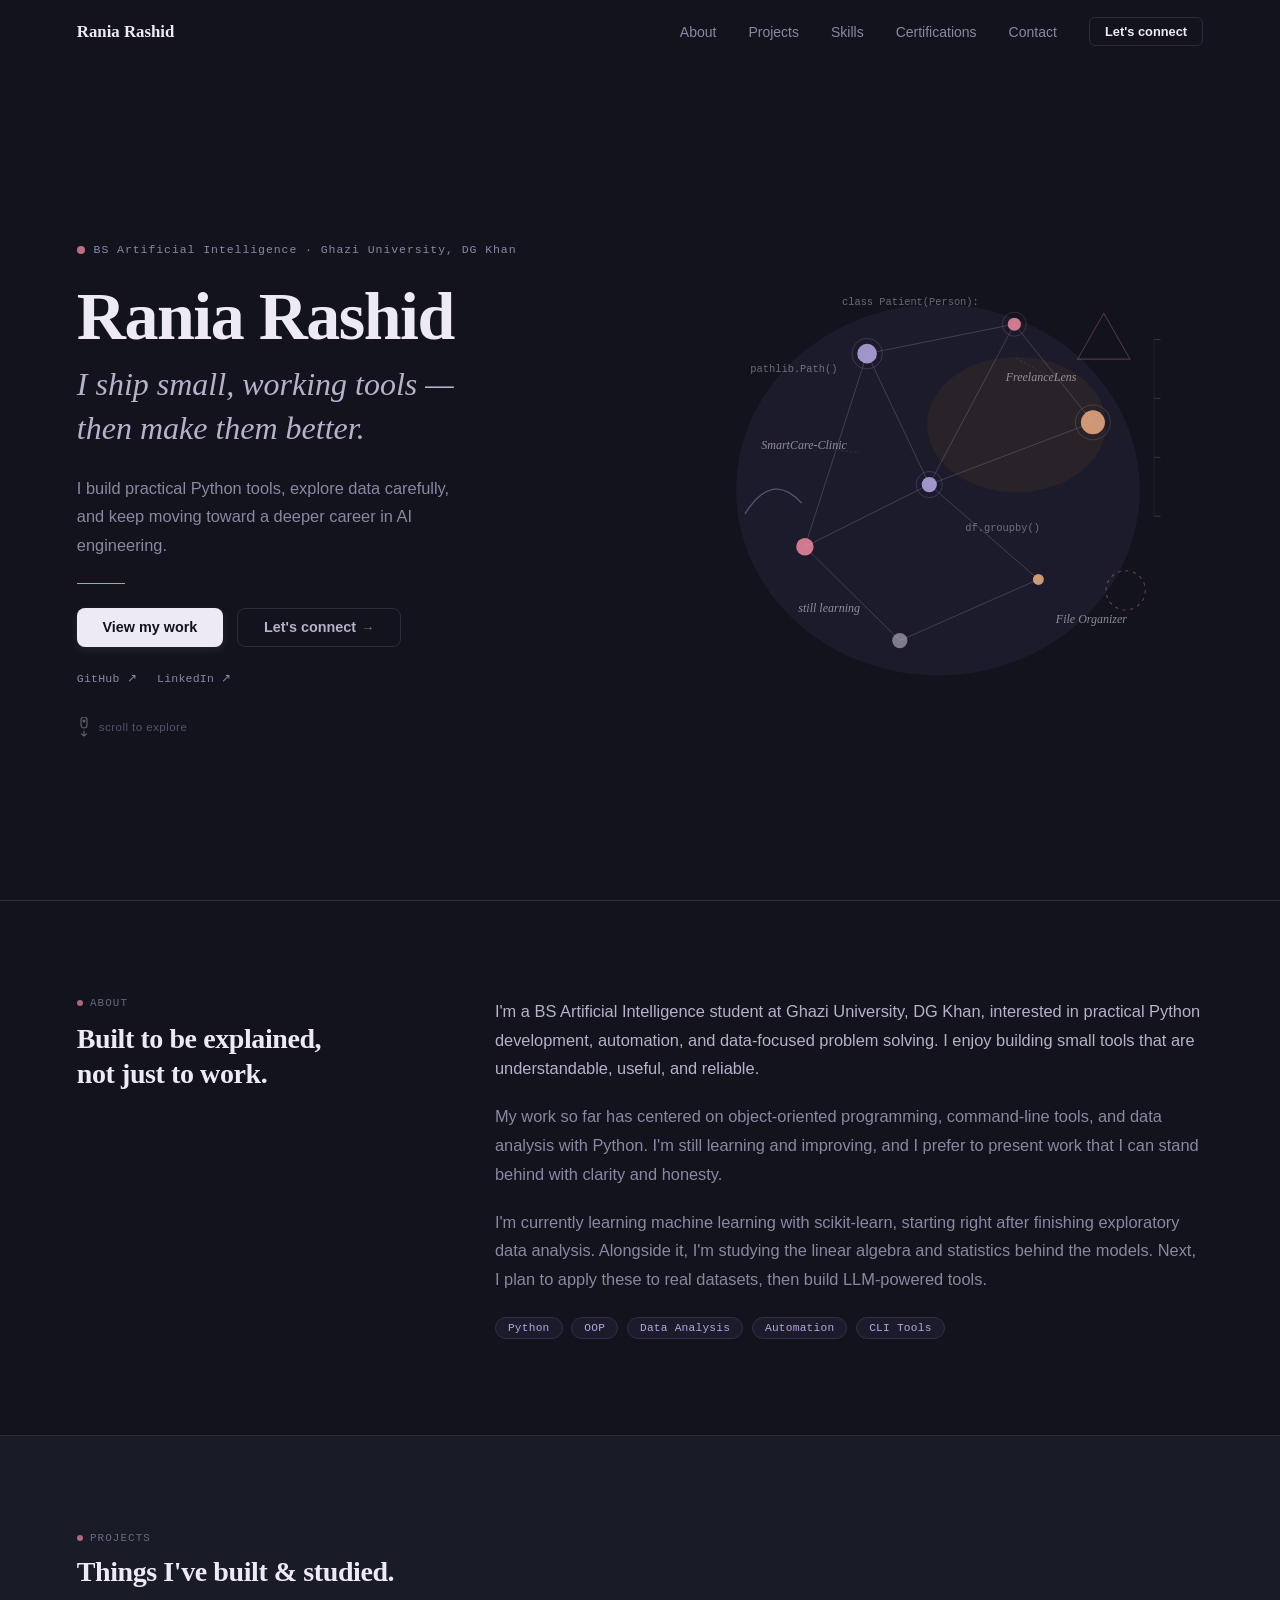
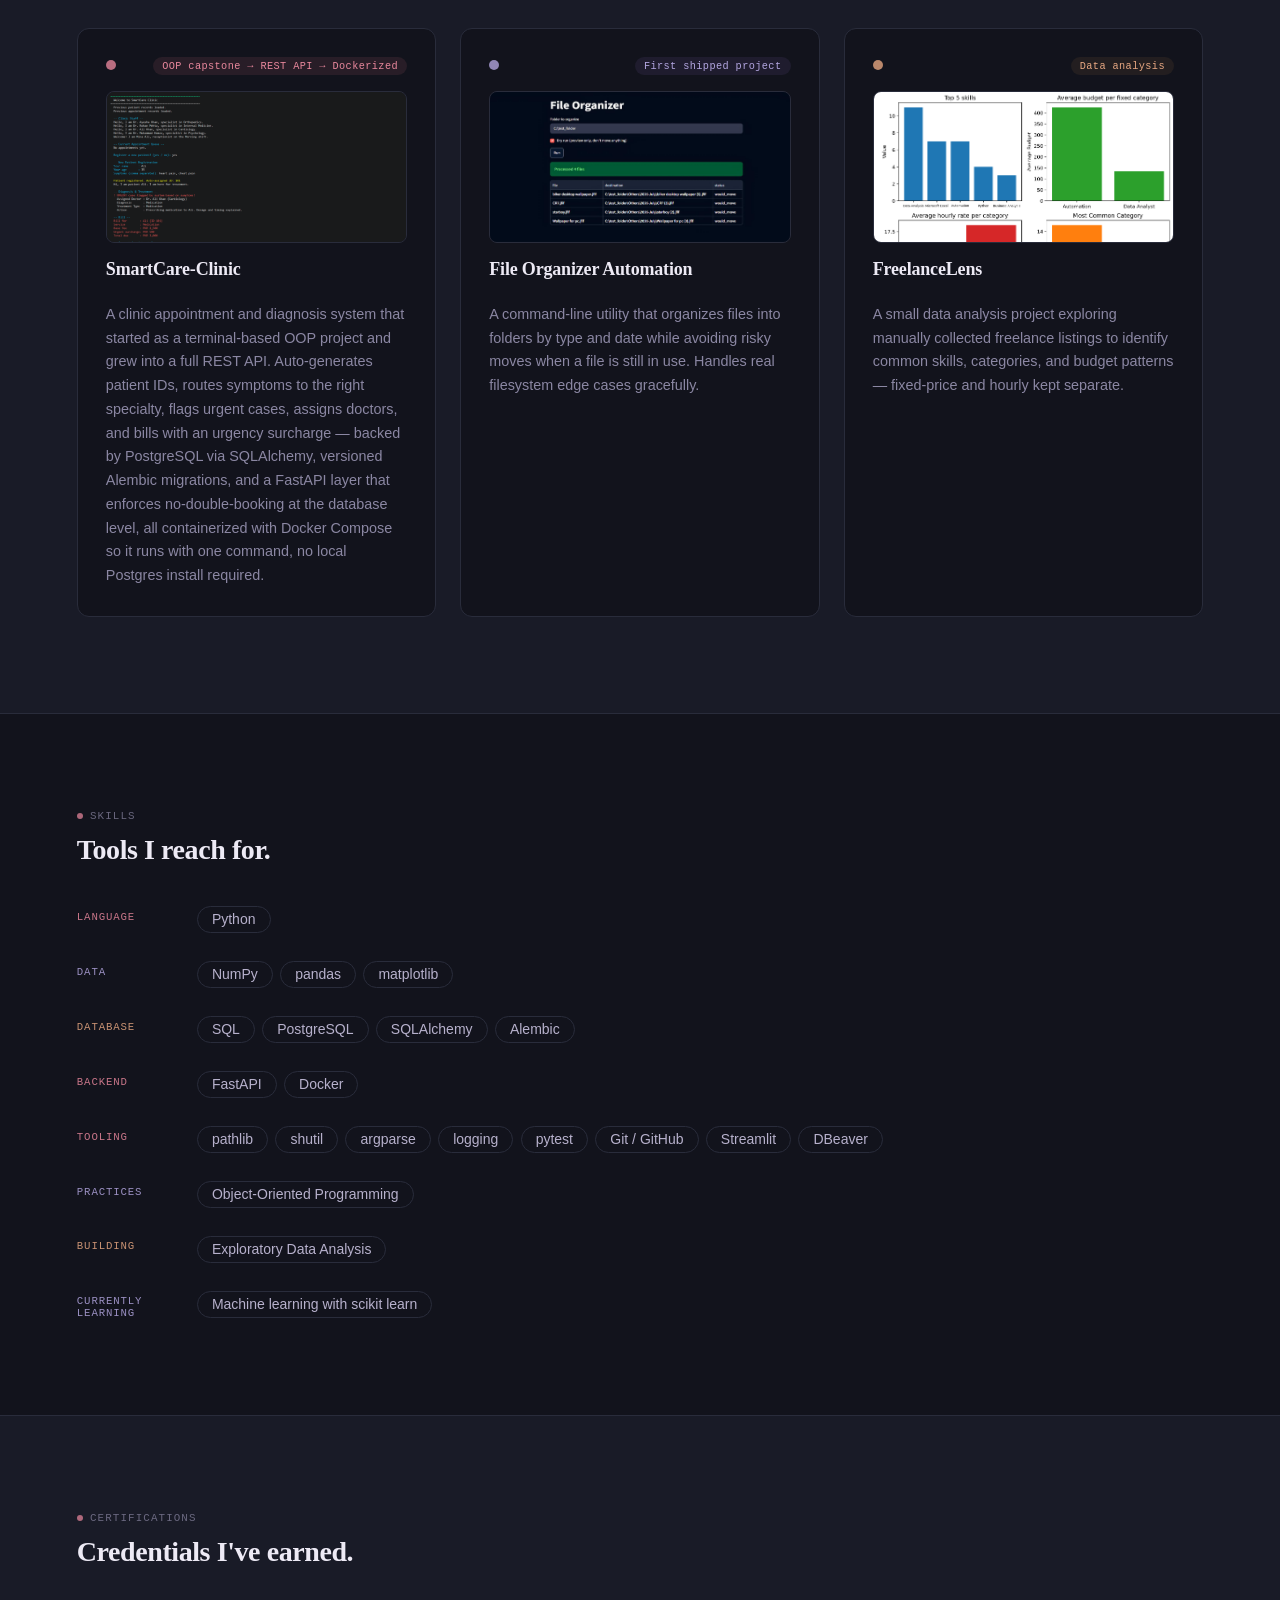
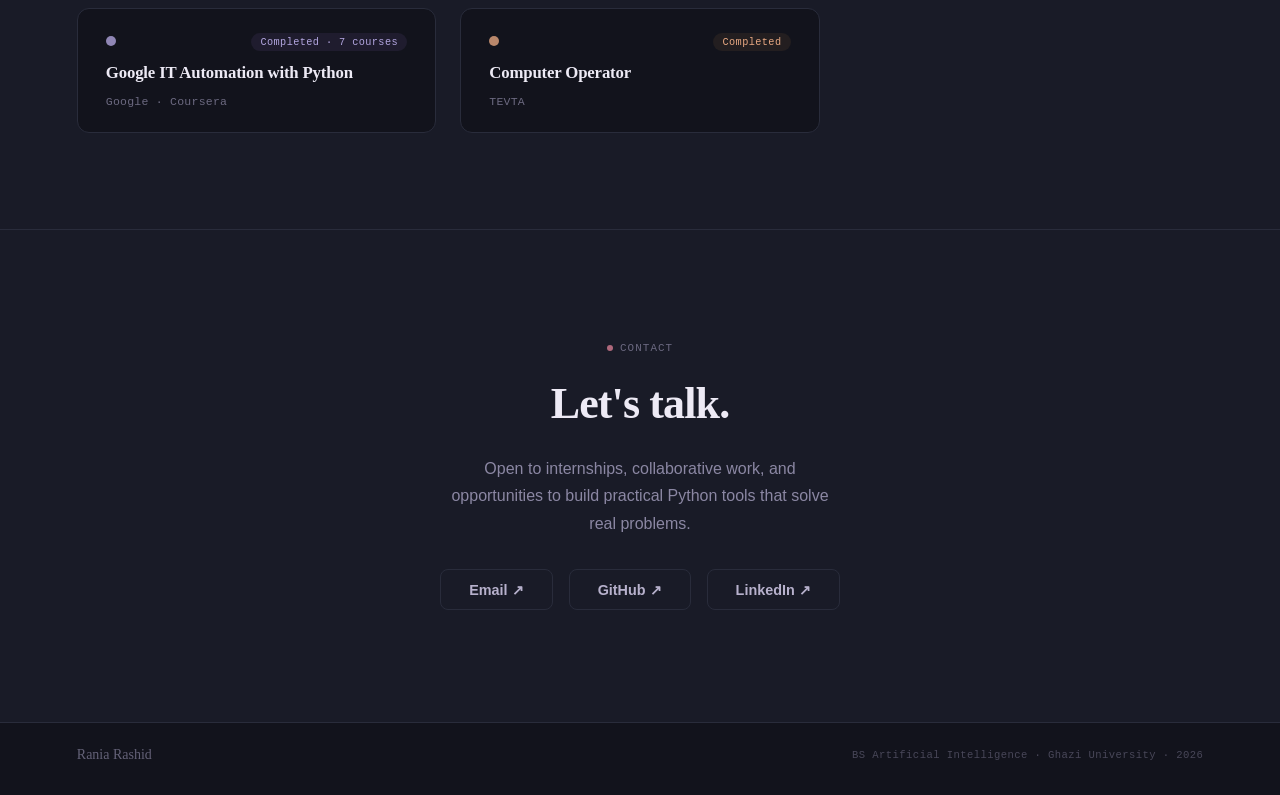
==== commit b6df376d: "Add portfolio preview and learning details" ====
--- a/index.html
+++ b/index.html
@@ -1,98 +1,392 @@
 <!doctype html>
 <html lang="en">
 <head>
-<meta charset="utf-8">
-<meta name="viewport" content="width=device-width, initial-scale=1">
-<meta name="description" content="Rania Rashid, BS Artificial Intelligence student building practical Python, automation and data projects.">
-<meta name="color-scheme" content="dark">
-<meta name="theme-color" content="#14151A">
-<title>Rania Rashid</title>
-<style>
-:root{--bg:#14151A;--ink:#E6E8EA;--muted:#9AA1A8;--line:#2A2D35;--link:#E5603A}
-*{box-sizing:border-box}
-body{margin:0;background:var(--bg);color:var(--ink);font-family:-apple-system,"Segoe UI",Roboto,Helvetica,Arial,sans-serif;font-size:17px;line-height:1.65}
-main{max-width:720px;margin:0 auto;padding:56px 22px 72px}
-h1{font-size:34px;line-height:1.2;margin:0 0 6px;font-weight:600}
-h2{font-size:14px;letter-spacing:.09em;text-transform:uppercase;color:var(--muted);font-weight:600;margin:56px 0 18px;padding-top:18px;border-top:1px solid var(--line)}
-h3{font-size:21px;line-height:1.3;margin:0 0 4px;font-weight:600}
-p{margin:0 0 14px}
-a{color:var(--link);text-decoration:underline;text-underline-offset:3px}
-a:hover{color:#FF8A66}
-.sub{color:var(--muted);margin:0 0 24px}
-.muted{color:var(--muted)}
-.proj{margin-bottom:46px}
-.proj .tag{color:var(--muted);font-size:15px;margin-bottom:12px}
-.proj img{display:block;width:100%;height:auto;border:1px solid var(--line);margin:14px 0 16px}
-.learned{font-size:15.5px;color:var(--muted);border-left:2px solid var(--line);padding-left:14px;margin:0 0 14px}
-.learned b{color:var(--ink);font-weight:600}
-.stack{font-size:15px;color:var(--muted);margin-bottom:10px}
-.skills p{margin-bottom:8px}
-.skills b{display:inline-block;min-width:104px;color:var(--muted);font-weight:500}
-footer{margin-top:64px;color:var(--muted);font-size:15px}
-a:focus-visible{outline:2px solid var(--link);outline-offset:3px}
-</style>
+  <meta charset="UTF-8" />
+  <meta name="viewport" content="width=device-width, initial-scale=1.0" />
+  <title>Rania Rashid — AI Engineer Portfolio</title>
+  <meta name="description" content="Portfolio of Rania Rashid, an aspiring AI engineer building practical Python, automation, and data projects." />
+  <meta name="theme-color" content="#12131C" />
+  <link rel="stylesheet" href="style.css" />
 </head>
 <body>
-<main>
-
-<h1>Rania Rashid</h1>
-<p class="sub">BS Artificial Intelligence · Ghazi University, DG Khan</p>
-<p>I build small Python tools, explore data carefully, and I'm working toward a career in AI engineering. I care about code I can explain and about saying plainly what a project does and does not show.</p>
-<p><a href="mailto:raniarashid780@gmail.com">Email</a> · <a href="https://github.com/raniarashid780-sketch" target="_blank" rel="noopener">GitHub</a> · <a href="https://www.linkedin.com/in/rania-rashid00/" target="_blank" rel="noopener">LinkedIn</a></p>
-
-<h2>Currently learning</h2>
-<p>Machine learning with scikit-learn, starting right after finishing exploratory data analysis. Alongside it: the linear algebra and statistics behind the models. Next on my list is applying these to real datasets, then building LLM-powered tools.</p>
-
-<h2>Projects</h2>
-
-<div class="proj">
-<h3>SmartCare-Clinic</h3>
-<div class="tag">OOP capstone → REST API → Dockerized</div>
-<img src="media/smartcare-demo.png" alt="SmartCare-Clinic project preview" loading="lazy">
-<p>A clinic appointment and diagnosis system that started as a terminal-based OOP project and grew into a full REST API. Auto-generates patient IDs, routes symptoms to the right specialty, flags urgent cases, assigns doctors, and bills with an urgency surcharge — backed by PostgreSQL via SQLAlchemy, versioned Alembic migrations, and a FastAPI layer that enforces no-double-booking at the database level, all containerized with Docker Compose so it runs with one command, no local Postgres install required.</p>
-<p class="learned"><b>What I learned.</b> Beyond the original OOP work (inheritance, polymorphism, encapsulation, ABCs, operator overloading): SQLAlchemy 2.0 ORM modeling, Alembic migrations (including adopting an existing hand-built schema instead of dropping/recreating), FastAPI dependency injection for session lifecycle, and designing a layered architecture (models/schemas/crud/service/routes) so business logic is reused, not duplicated, across the terminal app and the API. Most recently: multi-container Docker orchestration — service networking, healthchecks to solve startup-ordering races, persistent volumes, and rebuilding a migration history that had silently depended on a hand-run schema.sql instead of being self-contained.</p>
-<div class="stack">Python · SQLAlchemy · Alembic · FastAPI · PostgreSQL · Docker</div>
-<a href="https://github.com/raniarashid780-sketch/SmartCare-Clinic" target="_blank" rel="noopener">Repository ↗</a>
-</div>
-
-<div class="proj">
-<h3>File Organizer Automation</h3>
-<div class="tag">First shipped project</div>
-<img src="media/file-organizer-demo.png" alt="File Organizer Automation project preview" loading="lazy">
-<p>A command-line utility that organizes files into folders by type and date while avoiding risky moves when a file is still in use. Handles real filesystem edge cases gracefully.</p>
-<p class="learned"><b>What I learned.</b> Learned that a script which crashes on a locked file isn't done yet. pathlib and shutil over manual string path handling. Also built a Streamlit UI so non-terminal users can run it.</p>
-<div class="stack">Python · Streamlit</div>
-<a href="https://github.com/raniarashid780-sketch/file-organizer-automation" target="_blank" rel="noopener">Repository ↗</a> · <a href="https://raniarashid780-sketch-file-organizer-autom-streamlit-app-sypeq4.streamlit.app/" target="_blank" rel="noopener">Live demo ↗</a>
-</div>
-
-<div class="proj">
-<h3>FreelanceLens</h3>
-<div class="tag">Data analysis</div>
-<img src="media/freelancelens-output.png" alt="FreelanceLens project preview" loading="lazy">
-<p>A small data analysis project exploring manually collected freelance listings to identify common skills, categories, and budget patterns — fixed-price and hourly kept separate.</p>
-<p class="learned"><b>What I learned.</b> Small sample sizes lie if you let them: categories with only 2–3 listings get their average reported alongside the sample size. Budget ranges were recorded at their minimum value — a known bias I documented rather than hid.</p>
-<div class="stack">Python · pandas · NumPy · matplotlib</div>
-<a href="https://github.com/raniarashid780-sketch/Freelancelens" target="_blank" rel="noopener">Repository ↗</a>
-</div>
-
-<h2>Skills</h2>
-<div class="skills">
-<p><b>Language</b>Python</p>
-<p><b>Data</b>NumPy, pandas, matplotlib, seaborn</p>
-<p><b>Databases</b>PostgreSQL, SQLAlchemy, Alembic</p>
-<p><b>Backend</b>FastAPI, Docker</p>
-<p><b>Tooling</b>Git and GitHub, pytest, Streamlit</p>
-<p><b>Practices</b>Object-oriented programming, exploratory data analysis</p>
-</div>
-
-<h2>Certifications</h2>
-<p><b>Google IT Automation with Python</b> — Google · Coursera, 7 courses completed<br>
-<b>Computer Operator</b> — TEVTA, completed</p>
-
-<h2>Contact</h2>
-<p>Open to internships, collaborative work, and opportunities to build practical Python tools that solve real problems. The quickest way to reach me is <a href="mailto:raniarashid780@gmail.com">email</a>.</p>
-
-<footer>Rania Rashid · BS Artificial Intelligence · Ghazi University · 2026</footer>
-</main>
+
+  <!-- ── Nav ── -->
+  <nav id="site-nav">
+    <a href="#hero" class="nav-logo">Rania Rashid</a>
+    <div class="nav-links">
+      <a href="#about">About</a>
+      <a href="#projects">Projects</a>
+      <a href="#skills">Skills</a>
+      <a href="#certifications">Certifications</a>
+      <a href="#contact">Contact</a>
+      <a href="#contact" class="pill-link">Let's connect</a>
+    </div>
+  </nav>
+
+  <main>
+
+    <!-- ── Hero ── -->
+    <section id="hero">
+      <div id="hero-grid">
+        <div class="hero-left">
+          <div class="eyebrow fade-in-up d1">
+            <span class="dot dot-rose"></span>
+            BS Artificial Intelligence · Ghazi University, DG Khan
+          </div>
+
+          <div class="fade-in-up d2">
+            <h1>Rania Rashid</h1>
+            <h2>I ship small, working tools —<br />then make them better.</h2>
+          </div>
+
+          <p class="lede fade-in-up d3">
+            I build practical Python tools, explore data carefully, and keep
+            moving toward a deeper career in AI engineering.
+          </p>
+
+          <div class="hr fade-in d4"></div>
+
+          <div class="cta-row fade-in-up d5">
+            <a href="#projects" class="cta cta-primary">View my work</a>
+            <a href="#contact" class="cta cta-secondary">Let's connect <span class="arrow">→</span></a>
+          </div>
+
+          <div class="social-row fade-in d6">
+            <a href="https://github.com/raniarashid780-sketch" target="_blank" rel="noopener noreferrer">GitHub ↗</a>
+            <a href="https://www.linkedin.com/in/rania-rashid00/" target="_blank" rel="noopener noreferrer">LinkedIn ↗</a>
+          </div>
+
+          <div class="scroll-hint fade-in d7">
+            <svg width="14" height="20" viewBox="0 0 14 20" fill="none">
+              <rect x="4" y="0" width="6" height="11" rx="3" stroke="#EDEAF5" stroke-width="1.2" fill="none" />
+              <circle cx="7" cy="4" r="1.5" fill="#EDEAF5" class="node-float-1" />
+              <path d="M7 14 L7 19 M4.5 17 L7 19 L9.5 17" stroke="#EDEAF5" stroke-width="1.2" stroke-linecap="round" stroke-linejoin="round" />
+            </svg>
+            <span>scroll to explore</span>
+          </div>
+        </div>
+
+        <div id="hero-visual" class="fade-in d3">
+          <svg viewBox="0 0 440 440" width="100%" height="100%" style="overflow:visible; max-width:480px;" aria-hidden="true">
+            <ellipse cx="220" cy="220" rx="185" ry="170" fill="#332C4A" opacity="0.35" />
+            <ellipse cx="292" cy="160" rx="82" ry="62" fill="#3E3126" opacity="0.4" />
+
+            <polygon points="372,58 396,100 348,100" fill="none" stroke="#E8879C" stroke-width="1" opacity="0.3" class="annotation-drift-2" />
+            <path d="M 43,242 Q 68,202 95,232" fill="none" stroke="#B3A6E0" stroke-width="1.2" opacity="0.4" class="annotation-drift-3" />
+            <circle cx="392" cy="312" r="18" fill="none" stroke="#E8A882" stroke-width="1" stroke-dasharray="3 4" opacity="0.35" class="node-float-3" />
+
+            <!-- edges -->
+            <line x1="155" y1="95"  x2="290" y2="68"  stroke="#B7B1CC" stroke-width="0.75" opacity="0.28" class="edge" style="stroke-dasharray:137.67; stroke-dashoffset:137.67; animation-delay:0.25s; animation-duration:1.6s;" />
+            <line x1="290" y1="68"  x2="362" y2="158" stroke="#B7B1CC" stroke-width="0.75" opacity="0.28" class="edge" style="stroke-dasharray:115.26; stroke-dashoffset:115.26; animation-delay:0.37s; animation-duration:1.78s;" />
+            <line x1="362" y1="158" x2="212" y2="215" stroke="#B7B1CC" stroke-width="0.75" opacity="0.28" class="edge" style="stroke-dasharray:160.46; stroke-dashoffset:160.46; animation-delay:0.49s; animation-duration:1.96s;" />
+            <line x1="212" y1="215" x2="155" y2="95"  stroke="#B7B1CC" stroke-width="0.75" opacity="0.28" class="edge" style="stroke-dasharray:132.85; stroke-dashoffset:132.85; animation-delay:0.61s; animation-duration:2.14s;" />
+            <line x1="212" y1="215" x2="98"  y2="272" stroke="#B7B1CC" stroke-width="0.75" opacity="0.28" class="edge" style="stroke-dasharray:127.46; stroke-dashoffset:127.46; animation-delay:0.73s; animation-duration:2.32s;" />
+            <line x1="212" y1="215" x2="312" y2="302" stroke="#B7B1CC" stroke-width="0.75" opacity="0.28" class="edge" style="stroke-dasharray:132.55; stroke-dashoffset:132.55; animation-delay:0.85s; animation-duration:2.5s;" />
+            <line x1="98"  y1="272" x2="185" y2="358" stroke="#B7B1CC" stroke-width="0.75" opacity="0.28" class="edge" style="stroke-dasharray:122.33; stroke-dashoffset:122.33; animation-delay:0.97s; animation-duration:2.68s;" />
+            <line x1="312" y1="302" x2="185" y2="358" stroke="#B7B1CC" stroke-width="0.75" opacity="0.28" class="edge" style="stroke-dasharray:138.8; stroke-dashoffset:138.8;  animation-delay:1.09s; animation-duration:2.86s;" />
+            <line x1="155" y1="95"  x2="98"  y2="272" stroke="#B7B1CC" stroke-width="0.75" opacity="0.28" class="edge" style="stroke-dasharray:185.95; stroke-dashoffset:185.95; animation-delay:1.21s; animation-duration:3.04s;" />
+            <line x1="290" y1="68"  x2="212" y2="215" stroke="#B7B1CC" stroke-width="0.75" opacity="0.28" class="edge" style="stroke-dasharray:166.41; stroke-dashoffset:166.41; animation-delay:1.33s; animation-duration:3.22s;" />
+
+            <!-- node rings -->
+            <circle cx="155" cy="95"  r="14" fill="none" stroke="#B3A6E0" stroke-width="0.6" opacity="0.3" class="node-float-1" />
+            <circle cx="290" cy="68"  r="11" fill="none" stroke="#E8879C" stroke-width="0.6" opacity="0.3" class="node-float-2" />
+            <circle cx="362" cy="158" r="16" fill="none" stroke="#E8A882" stroke-width="0.6" opacity="0.3" class="node-float-3" />
+            <circle cx="212" cy="215" r="12" fill="none" stroke="#B3A6E0" stroke-width="0.6" opacity="0.3" class="node-float-4" />
+
+            <!-- nodes -->
+            <circle cx="155" cy="95"  r="9"  fill="#B3A6E0" opacity="0.88" class="node-float-1" />
+            <circle cx="290" cy="68"  r="6"  fill="#E8879C" opacity="0.88" class="node-float-2" />
+            <circle cx="362" cy="158" r="11" fill="#E8A882" opacity="0.88" class="node-float-3" />
+            <circle cx="212" cy="215" r="7"  fill="#B3A6E0" opacity="0.88" class="node-float-4" />
+            <circle cx="98"  cy="272" r="8"  fill="#E8879C" opacity="0.88" class="node-float-5" />
+            <circle cx="312" cy="302" r="5"  fill="#E8A882" opacity="0.88" class="node-float-6" />
+            <circle cx="185" cy="358" r="7"  fill="#EDEAF588" opacity="0.88" class="node-float-2" />
+
+            <!-- annotations -->
+            <text x="58"  y="182" class="annotation annotation-drift-1">SmartCare-Clinic</text>
+            <text x="282" y="120" class="annotation annotation-drift-2">FreelanceLens</text>
+            <text x="328" y="342" class="annotation annotation-drift-3">File Organizer</text>
+            <text x="92"  y="332" class="annotation annotation-drift-1">still learning</text>
+
+            <line x1="88"  y1="177" x2="148" y2="186" stroke="#8B87A3" stroke-width="0.6" opacity="0.32" stroke-dasharray="2 2" />
+            <line x1="318" y1="114" x2="290" y2="98"  stroke="#8B87A3" stroke-width="0.6" opacity="0.32" stroke-dasharray="2 2" />
+
+            <!-- code fragments -->
+            <text x="132" y="50"  class="frag">class Patient(Person):</text>
+            <text x="245" y="258" class="frag">df.groupby()</text>
+            <text x="48"  y="112" class="frag">pathlib.Path()</text>
+
+            <!-- axis ticks -->
+            <line x1="418" y1="82"  x2="424" y2="82"  stroke="#8B87A3" stroke-width="0.8" opacity="0.32" />
+            <line x1="418" y1="136" x2="424" y2="136" stroke="#8B87A3" stroke-width="0.8" opacity="0.32" />
+            <line x1="418" y1="190" x2="424" y2="190" stroke="#8B87A3" stroke-width="0.8" opacity="0.32" />
+            <line x1="418" y1="244" x2="424" y2="244" stroke="#8B87A3" stroke-width="0.8" opacity="0.32" />
+            <line x1="418" y1="82"  x2="418" y2="244" stroke="#8B87A3" stroke-width="0.5" opacity="0.22" />
+          </svg>
+        </div>
+      </div>
+    </section>
+
+    <!-- ── About ── -->
+    <section id="about">
+      <div id="about-grid">
+        <div>
+          <div class="label"><span class="dot dot-rose"></span><span>About</span></div>
+          <h3>Built to be explained,<br />not just to work.</h3>
+        </div>
+        <div class="about-copy">
+          <p class="p-light">
+            I'm a BS Artificial Intelligence student at Ghazi University, DG Khan,
+            interested in practical Python development, automation, and data-focused
+            problem solving. I enjoy building small tools that are understandable,
+            useful, and reliable.
+          </p>
+          <p class="p-muted">
+            My work so far has centered on object-oriented programming, command-line
+            tools, and data analysis with Python. I'm still learning and improving,
+            and I prefer to present work that I can stand behind with clarity and honesty.
+          </p>
+          <p class="p-muted">
+            I'm currently learning machine learning with scikit-learn, starting right
+            after finishing exploratory data analysis. Alongside it, I'm studying the
+            linear algebra and statistics behind the models. Next, I plan to apply these
+            to real datasets, then build LLM-powered tools.
+          </p>
+          <div class="tag-row">
+            <span class="tag">Python</span>
+            <span class="tag">OOP</span>
+            <span class="tag">Data Analysis</span>
+            <span class="tag">Automation</span>
+            <span class="tag">CLI Tools</span>
+          </div>
+        </div>
+      </div>
+    </section>
+
+    <!-- ── Projects ── -->
+    <section id="projects" class="alt-bg">
+      <div class="label"><span class="dot dot-rose"></span><span>Projects</span></div>
+      <h3 class="section-heading">Things I've built &amp; studied.</h3>
+
+      <div class="project-grid">
+        <details class="project-card" style="--accent:#E8879C; --accent-muted:#4A2E38;">
+          <summary>
+            <div class="card-top">
+              <span class="dot" style="background:#E8879C;"></span>
+              <span class="status-badge">OOP capstone → REST API → Dockerized</span>
+            </div>
+            <div class="card-media">
+              <img src="media/smartcare-demo.png" alt="SmartCare-Clinic project preview" />
+            </div>
+            <h4>SmartCare-Clinic</h4>
+            <p class="card-desc">A clinic appointment and diagnosis system that started as a terminal-based OOP project and grew into a full REST API. Auto-generates patient IDs, routes symptoms to the right specialty, flags urgent cases, assigns doctors, and bills with an urgency surcharge — backed by PostgreSQL via SQLAlchemy, versioned Alembic migrations, and a FastAPI layer that enforces no-double-booking at the database level, all containerized with Docker Compose so it runs with one command, no local Postgres install required.</p>
+          </summary>
+          <div class="card-detail">
+            <p class="detail-label">what i learned</p>
+            <p class="detail-text">Beyond the original OOP work (inheritance, polymorphism, encapsulation, ABCs, operator overloading): SQLAlchemy 2.0 ORM modeling, Alembic migrations (including adopting an existing hand-built schema instead of dropping/recreating), FastAPI dependency injection for session lifecycle, and designing a layered architecture (models/schemas/crud/service/routes) so business logic is reused, not duplicated, across the terminal app and the API. Most recently: multi-container Docker orchestration — service networking, healthchecks to solve startup-ordering races, persistent volumes, and rebuilding a migration history that had silently depended on a hand-run schema.sql instead of being self-contained.</p>
+          </div>
+          <div class="card-tags">
+            <span class="tag-mono">Python</span>
+            <span class="tag-mono">SQLAlchemy</span>
+            <span class="tag-mono">Alembic</span>
+            <span class="tag-mono">FastAPI</span>
+            <span class="tag-mono">PostgreSQL</span>
+            <span class="tag-mono">Docker</span>
+            <span class="tag-mono">OOP</span>
+          </div>
+          <div class="card-links">
+            <a href="https://github.com/raniarashid780-sketch/SmartCare-Clinic" target="_blank" rel="noopener" class="repo-link" style="color:#E8879C;">Repository ↗</a>
+            <span class="more-toggle">more ↓</span>
+          </div>
+        </details>
+
+        <details class="project-card" style="--accent:#B3A6E0; --accent-muted:#332C4A;">
+          <summary>
+            <div class="card-top">
+              <span class="dot" style="background:#B3A6E0;"></span>
+              <span class="status-badge">First shipped project</span>
+            </div>
+            <div class="card-media">
+              <img src="media/file-organizer-demo.png" alt="File Organizer Automation project preview" />
+            </div>
+            <h4>File Organizer Automation</h4>
+            <p class="card-desc">A command-line utility that organizes files into folders by type and date while avoiding risky moves when a file is still in use. Handles real filesystem edge cases gracefully.</p>
+          </summary>
+          <div class="card-detail">
+            <p class="detail-label">what i learned</p>
+            <p class="detail-text">Learned that a script which crashes on a locked file isn't done yet. pathlib and shutil over manual string path handling. Also built a Streamlit UI so non-terminal users can run it.</p>
+          </div>
+          <div class="card-tags">
+            <span class="tag-mono">Python</span>
+            <span class="tag-mono">pathlib</span>
+            <span class="tag-mono">shutil</span>
+            <span class="tag-mono">os</span>
+            <span class="tag-mono">Streamlit</span>
+          </div>
+          <div class="card-links">
+            <a href="https://github.com/raniarashid780-sketch/file-organizer-automation" target="_blank" rel="noopener" class="repo-link" style="color:#B3A6E0;">Repository ↗</a>
+            <a href="https://raniarashid780-sketch-file-organizer-autom-streamlit-app-sypeq4.streamlit.app/" target="_blank" rel="noopener" class="demo-link">Live demo ↗</a>
+            <span class="more-toggle">more ↓</span>
+          </div>
+        </details>
+
+        <details class="project-card" style="--accent:#E8A882; --accent-muted:#3E3126;">
+          <summary>
+            <div class="card-top">
+              <span class="dot" style="background:#E8A882;"></span>
+              <span class="status-badge">Data analysis</span>
+            </div>
+            <div class="card-media">
+              <img src="media/freelancelens-output.png" alt="FreelanceLens project preview" />
+            </div>
+            <h4>FreelanceLens</h4>
+            <p class="card-desc">A small data analysis project exploring manually collected freelance listings to identify common skills, categories, and budget patterns — fixed-price and hourly kept separate.</p>
+          </summary>
+          <div class="card-detail">
+            <p class="detail-label">what i learned</p>
+            <p class="detail-text">Small sample sizes lie if you let them: categories with only 2–3 listings get their average reported alongside the sample size. Budget ranges were recorded at their minimum value — a known bias I documented rather than hid.</p>
+          </div>
+          <div class="card-tags">
+            <span class="tag-mono">Python</span>
+            <span class="tag-mono">pandas</span>
+          </div>
+          <div class="card-links">
+            <a href="https://github.com/raniarashid780-sketch/Freelancelens" target="_blank" rel="noopener" class="repo-link" style="color:#E8A882;">Repository ↗</a>
+            <span class="more-toggle">more ↓</span>
+          </div>
+        </details>
+
+      </div>
+    </section>
+
+    <!-- ── Skills ── -->
+    <section id="skills">
+      <div class="label"><span class="dot dot-rose"></span><span>Skills</span></div>
+      <h3 class="section-heading">Tools I reach for.</h3>
+
+      <div class="skills-list">
+        <div class="skill-row">
+          <span class="skill-group" style="color:#E8879C;">Language</span>
+          <div class="skill-pills">
+            <span class="pill" style="--c:#E8879C; --m:#4A2E38;">Python</span>
+          </div>
+        </div>
+
+        <div class="skill-row">
+          <span class="skill-group" style="color:#B3A6E0;">Data</span>
+          <div class="skill-pills">
+            <span class="pill" style="--c:#B3A6E0; --m:#332C4A;">NumPy</span>
+            <span class="pill" style="--c:#B3A6E0; --m:#332C4A;">pandas</span>
+            <span class="pill" style="--c:#B3A6E0; --m:#332C4A;">matplotlib</span>
+          </div>
+        </div>
+
+        <div class="skill-row">
+          <span class="skill-group" style="color:#E8A882;">Database</span>
+          <div class="skill-pills">
+            <span class="pill" style="--c:#E8A882; --m:#3E3126;">SQL</span>
+            <span class="pill" style="--c:#E8A882; --m:#3E3126;">PostgreSQL</span>
+            <span class="pill" style="--c:#E8A882; --m:#3E3126;">SQLAlchemy</span>
+            <span class="pill" style="--c:#E8A882; --m:#3E3126;">Alembic</span>
+          </div>
+        </div>
+
+        <div class="skill-row">
+          <span class="skill-group" style="color:#E8879C;">Backend</span>
+          <div class="skill-pills">
+            <span class="pill" style="--c:#E8879C; --m:#4A2E38;">FastAPI</span>
+            <span class="pill" style="--c:#E8879C; --m:#4A2E38;">Docker</span>
+          </div>
+        </div>
+
+        <div class="skill-row">
+          <span class="skill-group" style="color:#E8879C;">Tooling</span>
+          <div class="skill-pills">
+            <span class="pill" style="--c:#E8879C; --m:#4A2E38;">pathlib</span>
+            <span class="pill" style="--c:#E8879C; --m:#4A2E38;">shutil</span>
+            <span class="pill" style="--c:#E8879C; --m:#4A2E38;">argparse</span>
+            <span class="pill" style="--c:#E8879C; --m:#4A2E38;">logging</span>
+            <span class="pill" style="--c:#E8879C; --m:#4A2E38;">pytest</span>
+            <span class="pill" style="--c:#E8879C; --m:#4A2E38;">Git / GitHub</span>
+            <span class="pill" style="--c:#E8879C; --m:#4A2E38;">Streamlit</span>
+            <span class="pill" style="--c:#E8A882; --m:#3E3126;">DBeaver</span>
+          </div>
+        </div>
+
+        <div class="skill-row">
+          <span class="skill-group" style="color:#B3A6E0;">Practices</span>
+          <div class="skill-pills">
+            <span class="pill" style="--c:#B3A6E0; --m:#332C4A;">Object-Oriented Programming</span>
+          </div>
+        </div>
+
+        <div class="skill-row">
+          <span class="skill-group" style="color:#E8A882;">Building</span>
+          <div class="skill-pills">
+            <span class="pill" style="--c:#E8A882; --m:#3E3126;">Exploratory Data Analysis</span>
+
+          </div>
+        </div>
+
+        <div class="skill-row">
+          <span class="skill-group" style="color:#B3A6E0;">Currently learning</span>
+          <div class="skill-pills">
+            <span class="pill" style="--c:#B3A6E0; --m:#332C4A;">Machine learning with scikit learn</span>
+
+          </div>
+        </div>
+      </div>
+
+    </section>
+
+    <!-- ── Contact ── -->
+    <!-- ── Certifications ── -->
+    <section id="certifications" class="alt-bg">
+      <div class="label"><span class="dot dot-rose"></span><span>Certifications</span></div>
+      <h3 class="section-heading">Credentials I've earned.</h3>
+
+      <div class="cert-grid">
+        <div class="cert-card" style="--accent:#B3A6E0; --accent-muted:#332C4A;">
+          <div class="cert-top">
+            <span class="dot" style="background:#B3A6E0;"></span>
+            <span class="status-badge">Completed · 7 courses</span>
+          </div>
+          <h4>Google IT Automation with Python</h4>
+          <p class="cert-issuer">Google · Coursera</p>
+        </div>
+
+        <div class="cert-card" style="--accent:#E8A882; --accent-muted:#3E3126;">
+          <div class="cert-top">
+            <span class="dot" style="background:#E8A882;"></span>
+            <span class="status-badge">Completed</span>
+          </div>
+          <h4>Computer Operator</h4>
+          <p class="cert-issuer">TEVTA</p>
+        </div>
+      </div>
+    </section>
+
+    <section id="contact" class="alt-bg contact-section">
+      <div class="label center"><span class="dot dot-rose"></span><span>Contact</span></div>
+      <h3 class="contact-heading">Let's talk.</h3>
+      <p class="contact-copy">
+        Open to internships, collaborative work, and opportunities to build
+        practical Python tools that solve real problems.
+      </p>
+      <div class="contact-row">
+        <a href="mailto:raniarashid780@gmail.com" target="_blank" rel="noopener noreferrer" class="contact-btn">Email ↗</a>
+        <a href="https://github.com/raniarashid780-sketch" target="_blank" rel="noopener noreferrer" class="contact-btn">GitHub ↗</a>
+        <a href="https://www.linkedin.com/in/rania-rashid00/" target="_blank" rel="noopener noreferrer" class="contact-btn">LinkedIn ↗</a>
+      </div>
+    </section>
+
+  </main>
+
+  <footer>
+    <span class="footer-name">Rania Rashid</span>
+    <span class="footer-meta">BS Artificial Intelligence · Ghazi University · 2026</span>
+  </footer>
+
+  <script src="script.js"></script>
 </body>
-</html>+</html>
--- a/style.css
+++ b/style.css
@@ -0,0 +1,774 @@
+@import url('https://fonts.googleapis.com/css2?family=Lora:ital,wght@0,400;0,600;0,700;1,400;1,600&family=Source+Sans+3:wght@300;400;600&family=JetBrains+Mono:wght@400;500&display=swap');
+
+:root {
+  --navy: #EDEAF5;
+  --navy-light: #B7B1CC;
+  --ivory: #12131C;
+  --ivory-deep: #191B27;
+  --rose: #E8879C;
+  --rose-muted: #4A2E38;
+  --lavender: #B3A6E0;
+  --lavender-muted: #332C4A;
+  --peach: #E8A882;
+  --peach-muted: #3E3126;
+  --border: #292C3B;
+  --muted: #8B87A3;
+  --green: #7FBF8A;
+}
+
+* { box-sizing: border-box; }
+
+html { scroll-behavior: smooth; }
+
+body {
+  margin: 0;
+  font-family: 'Source Sans 3', sans-serif;
+  background-color: var(--ivory);
+  color: var(--navy);
+  min-height: 100vh;
+}
+
+a { color: inherit; }
+
+/* ── Nav ── */
+#site-nav {
+  position: fixed;
+  top: 0; left: 0; right: 0;
+  z-index: 50;
+  height: 64px;
+  display: flex;
+  align-items: center;
+  justify-content: space-between;
+  padding: 0 clamp(1.5rem, 6vw, 5rem);
+  background-color: transparent;
+  border-bottom: 1px solid transparent;
+  transition: all 0.3s ease;
+}
+
+#site-nav.scrolled {
+  background-color: rgba(18, 19, 28, 0.93);
+  border-bottom: 1px solid var(--border);
+  backdrop-filter: blur(10px);
+}
+
+.nav-logo {
+  font-family: 'Lora', serif;
+  font-weight: 600;
+  font-size: 1.05rem;
+  color: var(--navy);
+  text-decoration: none;
+}
+
+.nav-links {
+  display: flex;
+  gap: 2rem;
+  align-items: center;
+}
+
+.nav-links a {
+  font-family: 'Source Sans 3', sans-serif;
+  font-size: 0.875rem;
+  color: var(--muted);
+  text-decoration: none;
+  transition: color .2s;
+}
+
+.nav-links a:hover { color: var(--navy); }
+
+.pill-link {
+  font-family: 'Source Sans 3', sans-serif !important;
+  font-size: 0.8rem !important;
+  font-weight: 600;
+  color: var(--navy) !important;
+  border: 1px solid var(--border);
+  border-radius: 6px;
+  padding: 0.38rem 0.95rem;
+  transition: all .2s;
+}
+
+.pill-link:hover {
+  color: var(--lavender) !important;
+  border-color: var(--lavender);
+}
+
+/* ── shared ── */
+.label {
+  display: flex;
+  align-items: center;
+  justify-content: flex-start;
+  gap: .45rem;
+}
+
+.label.center { justify-content: center; }
+
+.label span:last-child {
+  font-family: 'JetBrains Mono', monospace;
+  font-size: .68rem;
+  letter-spacing: .1em;
+  text-transform: uppercase;
+  color: var(--muted);
+  opacity: .72;
+}
+
+.dot {
+  width: 6px; height: 6px;
+  border-radius: 50%;
+  display: inline-block;
+}
+.dot-rose { background-color: var(--rose); opacity: .72; }
+
+.section-heading {
+  font-family: 'Lora', serif;
+  font-size: 1.75rem;
+  font-weight: 600;
+  color: var(--navy);
+  margin-top: .75rem;
+  margin-bottom: 2.5rem;
+  letter-spacing: -.015em;
+}
+
+.alt-bg { background-color: var(--ivory-deep); }
+
+/* ── Hero ── */
+#hero { scroll-margin-top: 64px; }
+
+#hero-grid {
+  min-height: 100vh;
+  display: grid;
+  grid-template-columns: 1fr 1fr;
+  align-items: center;
+  padding: 80px clamp(1.5rem, 6vw, 5rem) 0;
+  gap: 4rem;
+}
+
+.hero-left { display: flex; flex-direction: column; gap: 1.5rem; }
+
+.eyebrow {
+  font-family: 'JetBrains Mono', monospace;
+  font-size: 0.72rem;
+  letter-spacing: 0.08em;
+  color: var(--muted);
+  display: flex;
+  align-items: center;
+  gap: 0.55rem;
+}
+.eyebrow .dot { width: 8px; height: 8px; opacity: .8; }
+
+h1 {
+  font-family: 'Lora', serif;
+  font-weight: 700;
+  font-size: clamp(2.8rem, 5.5vw, 4.25rem);
+  line-height: 1.08;
+  color: var(--navy);
+  letter-spacing: -.022em;
+  margin: 0;
+}
+
+h2 {
+  font-family: 'Lora', serif;
+  font-weight: 400;
+  font-style: italic;
+  font-size: clamp(1.35rem, 2.8vw, 2rem);
+  line-height: 1.38;
+  color: var(--navy-light);
+  margin: .5rem 0 0;
+}
+
+.lede {
+  font-family: 'Source Sans 3', sans-serif;
+  font-size: 1.025rem;
+  line-height: 1.72;
+  color: var(--muted);
+  max-width: 42ch;
+  font-weight: 300;
+  margin: 0;
+}
+
+.hr {
+  width: 48px; height: 1px;
+  background-color: var(--rose);
+  opacity: .55;
+}
+
+.cta-row { display: flex; gap: 0.9rem; flex-wrap: wrap; }
+
+.cta {
+  font-family: 'Source Sans 3', sans-serif;
+  font-size: .9rem;
+  font-weight: 600;
+  text-decoration: none;
+  padding: .65rem 1.6rem;
+  border-radius: 8px;
+  display: inline-flex;
+  align-items: center;
+  gap: .35rem;
+  transition: all .2s ease-out;
+}
+
+.cta-primary {
+  border: none;
+  background-color: var(--navy);
+  color: var(--ivory);
+  box-shadow: 0 3px 10px rgba(237, 234, 245, 0.09);
+}
+.cta-primary:hover {
+  background-color: var(--navy-light);
+  transform: scale(1.02) translateY(-1px);
+  box-shadow: 0 8px 24px rgba(237, 234, 245, 0.16);
+}
+
+.cta-secondary {
+  border: 1px solid var(--border);
+  background-color: transparent;
+  color: var(--navy-light);
+}
+.cta-secondary:hover {
+  background-color: var(--ivory-deep);
+  color: var(--navy);
+  transform: scale(1.02) translateY(-1px);
+}
+.cta-secondary .arrow { opacity: .6; font-size: .8rem; }
+
+.social-row { display: flex; gap: 1.25rem; }
+.social-row a {
+  font-family: 'JetBrains Mono', monospace;
+  font-size: .72rem;
+  color: var(--muted);
+  text-decoration: none;
+  letter-spacing: .02em;
+  transition: color .2s;
+}
+.social-row a:hover { color: var(--navy); }
+
+.scroll-hint {
+  display: flex;
+  align-items: center;
+  gap: .5rem;
+  margin-top: .5rem;
+}
+.scroll-hint svg { opacity: .35; }
+.scroll-hint span {
+  font-family: 'Source Sans 3', sans-serif;
+  font-size: .72rem;
+  color: var(--muted);
+  opacity: .55;
+  letter-spacing: .04em;
+}
+
+#hero-visual { display: flex; justify-content: center; align-items: center; }
+
+.annotation {
+  font-family: 'Lora', serif;
+  font-style: italic;
+  font-size: 11px;
+  fill: var(--navy);
+  opacity: .55;
+}
+
+.frag {
+  font-family: 'JetBrains Mono', monospace;
+  font-size: 9.5px;
+  fill: var(--navy);
+  opacity: .4;
+}
+
+.edge { animation: drawLine linear forwards; }
+
+/* ── About ── */
+#about { scroll-margin-top: 64px; border-top: 1px solid var(--border); }
+
+#about-grid {
+  padding: 6rem clamp(1.5rem, 6vw, 5rem);
+  display: grid;
+  grid-template-columns: 1fr 2fr;
+  gap: 4rem;
+  align-items: start;
+}
+
+#about-grid h3 {
+  font-family: 'Lora', serif;
+  font-size: 1.75rem;
+  font-weight: 600;
+  color: var(--navy);
+  line-height: 1.25;
+  margin-top: .75rem;
+  letter-spacing: -.015em;
+}
+
+.about-copy { display: flex; flex-direction: column; gap: 1.2rem; }
+
+.p-light {
+  font-family: 'Source Sans 3', sans-serif;
+  font-size: 1.025rem;
+  line-height: 1.75;
+  color: var(--navy-light);
+  font-weight: 300;
+  margin: 0;
+}
+
+.p-muted {
+  font-family: 'Source Sans 3', sans-serif;
+  font-size: 1.025rem;
+  line-height: 1.75;
+  color: var(--muted);
+  font-weight: 300;
+  margin: 0;
+}
+
+.tag-row { display: flex; flex-wrap: wrap; gap: .55rem; margin-top: .25rem; }
+
+.tag {
+  font-family: 'JetBrains Mono', monospace;
+  font-size: .7rem;
+  color: var(--lavender);
+  border: 1px solid var(--lavender-muted);
+  border-radius: 100px;
+  padding: .25rem .75rem;
+  background-color: rgba(51, 44, 74, 0.33);
+  letter-spacing: .02em;
+}
+
+/* ── Projects ── */
+#projects {
+  scroll-margin-top: 64px;
+  padding: 6rem clamp(1.5rem, 6vw, 5rem);
+  border-top: 1px solid var(--border);
+}
+
+.project-grid {
+  display: grid;
+  grid-template-columns: repeat(auto-fill, minmax(min(100%, 340px), 1fr));
+  gap: 1.5rem;
+}
+
+.project-card {
+  background-color: var(--ivory);
+  border: 1px solid var(--border);
+  border-radius: 12px;
+  padding: 1.75rem;
+  transition: all .22s ease-out;
+}
+.project-card:hover {
+  border-color: color-mix(in srgb, var(--accent) 33%, var(--border));
+  transform: translateY(-3px);
+  box-shadow: 0 12px 32px color-mix(in srgb, var(--accent) 9%, transparent);
+}
+
+.project-card summary {
+  cursor: pointer;
+  list-style: none;
+  display: flex;
+  flex-direction: column;
+  gap: 1rem;
+}
+.project-card summary::-webkit-details-marker { display: none; }
+
+.card-top {
+  display: flex;
+  justify-content: space-between;
+  align-items: flex-start;
+}
+.card-top .dot { width: 10px; height: 10px; opacity: .78; margin-top: 3px; }
+
+.status-badge {
+  font-family: 'JetBrains Mono', monospace;
+  font-size: .64rem;
+  color: var(--accent);
+  background-color: color-mix(in srgb, var(--accent-muted) 40%, transparent);
+  border-radius: 100px;
+  padding: .18rem .58rem;
+  letter-spacing: .04em;
+}
+
+.card-media {
+  border-radius: 8px;
+  overflow: hidden;
+  border: 1px solid var(--border);
+  background-color: var(--ivory-deep);
+}
+.card-media img {
+  display: block;
+  width: 100%;
+  height: 150px;
+  object-fit: cover;
+  object-position: top;
+}
+
+.project-card h4 {
+  font-family: 'Lora', serif;
+  font-size: 1.125rem;
+  font-weight: 600;
+  color: var(--navy);
+  margin: 0 0 .45rem;
+  letter-spacing: -.01em;
+}
+
+.card-desc {
+  font-family: 'Source Sans 3', sans-serif;
+  font-size: .9rem;
+  line-height: 1.65;
+  color: var(--muted);
+  margin: 0;
+  font-weight: 300;
+}
+
+.card-detail {
+  border-top: 1px solid var(--border);
+  padding-top: .85rem;
+  margin-top: 1rem;
+}
+
+.detail-label {
+  font-family: 'JetBrains Mono', monospace;
+  font-size: .64rem;
+  letter-spacing: .06em;
+  text-transform: uppercase;
+  color: var(--muted);
+  opacity: .6;
+  margin-bottom: .4rem;
+}
+
+.detail-text {
+  font-family: 'Source Sans 3', sans-serif;
+  font-size: .875rem;
+  line-height: 1.65;
+  color: var(--muted);
+  margin: 0;
+  font-weight: 300;
+}
+
+.card-tags {
+  display: flex;
+  flex-wrap: wrap;
+  gap: .4rem;
+  margin-top: 1rem;
+}
+
+.tag-mono {
+  font-family: 'JetBrains Mono', monospace;
+  font-size: .66rem;
+  color: var(--navy-light);
+  border: 1px solid var(--border);
+  border-radius: 4px;
+  padding: .18rem .48rem;
+  opacity: .72;
+}
+
+.card-links {
+  display: flex;
+  align-items: center;
+  justify-content: space-between;
+  margin-top: 1.1rem;
+  padding-top: .25rem;
+  gap: 1rem;
+}
+
+.card-links > .repo-link,
+.card-links > .demo-link {
+  display: inline-flex;
+  gap: 1rem;
+}
+
+.repo-link, .demo-link {
+  font-family: 'JetBrains Mono', monospace;
+  font-size: .76rem;
+  text-decoration: none;
+  opacity: .85;
+  transition: opacity .15s;
+}
+.repo-link:hover, .demo-link:hover { opacity: 1; }
+.demo-link { color: var(--muted); opacity: .75; }
+
+.more-toggle {
+  font-family: 'Source Sans 3', sans-serif;
+  font-size: .75rem;
+  color: var(--muted);
+  opacity: .6;
+  margin-left: auto;
+  transition: opacity .15s;
+}
+.project-card:hover .more-toggle { opacity: 1; }
+.project-card[open] .more-toggle::after { content: ""; }
+
+/* swap label text via CSS when open */
+.project-card .more-toggle::before { content: "more ↓"; }
+.project-card[open] .more-toggle::before { content: "less ↑"; }
+.more-toggle { font-size: 0; }
+.more-toggle::before { font-size: .75rem; }
+
+/* ── Certifications ── */
+#certifications {
+  scroll-margin-top: 64px;
+  padding: 6rem clamp(1.5rem, 6vw, 5rem);
+  border-top: 1px solid var(--border);
+}
+
+.cert-grid {
+  display: grid;
+  grid-template-columns: repeat(auto-fill, minmax(min(100%, 300px), 1fr));
+  gap: 1.5rem;
+}
+
+.cert-card {
+  background-color: var(--ivory);
+  border: 1px solid var(--border);
+  border-radius: 12px;
+  padding: 1.5rem 1.75rem;
+  display: flex;
+  flex-direction: column;
+  gap: .75rem;
+  transition: all .22s ease-out;
+}
+.cert-card:hover {
+  border-color: color-mix(in srgb, var(--accent) 33%, var(--border));
+  transform: translateY(-3px);
+  box-shadow: 0 12px 32px color-mix(in srgb, var(--accent) 9%, transparent);
+}
+
+.cert-top {
+  display: flex;
+  justify-content: space-between;
+  align-items: flex-start;
+}
+.cert-top .dot { width: 10px; height: 10px; opacity: .78; margin-top: 3px; }
+
+.cert-card h4 {
+  font-family: 'Lora', serif;
+  font-size: 1.05rem;
+  font-weight: 600;
+  color: var(--navy);
+  margin: 0;
+  letter-spacing: -.01em;
+}
+
+.cert-issuer {
+  font-family: 'JetBrains Mono', monospace;
+  font-size: .72rem;
+  color: var(--muted);
+  opacity: .75;
+  margin: 0;
+  letter-spacing: .02em;
+}
+
+/* ── Skills ── */
+#skills {
+  scroll-margin-top: 64px;
+  padding: 6rem clamp(1.5rem, 6vw, 5rem);
+  border-top: 1px solid var(--border);
+}
+
+.skills-list { display: flex; flex-direction: column; gap: 1.75rem; }
+
+.skill-row { display: flex; gap: 2rem; align-items: flex-start; }
+
+.skill-group {
+  font-family: 'JetBrains Mono', monospace;
+  font-size: .67rem;
+  letter-spacing: .08em;
+  text-transform: uppercase;
+  width: 88px;
+  flex-shrink: 0;
+  padding-top: .3rem;
+  opacity: .85;
+}
+
+.skill-pills { display: flex; flex-wrap: wrap; gap: .45rem; }
+
+.pill {
+  font-family: 'Source Sans 3', sans-serif;
+  font-size: .875rem;
+  font-weight: 400;
+  color: var(--navy-light);
+  border: 1px solid var(--border);
+  border-radius: 100px;
+  padding: .28rem .88rem;
+  background-color: transparent;
+  transition: all .18s ease-out;
+  cursor: default;
+  display: inline-flex;
+  align-items: center;
+  gap: .4rem;
+}
+.pill:hover {
+  font-weight: 600;
+  color: var(--c);
+  border-color: color-mix(in srgb, var(--c) 53%, var(--border));
+  background-color: color-mix(in srgb, var(--m) 33%, transparent);
+}
+
+
+
+/* ── Contact ── */
+.contact-section {
+  scroll-margin-top: 64px;
+  padding: 7rem clamp(1.5rem, 6vw, 5rem);
+  border-top: 1px solid var(--border);
+  text-align: center;
+  display: flex;
+  flex-direction: column;
+  align-items: center;
+  gap: 1.5rem;
+}
+
+.contact-heading {
+  font-family: 'Lora', serif;
+  font-size: clamp(1.8rem, 3.5vw, 2.75rem);
+  font-weight: 600;
+  color: var(--navy);
+  line-height: 1.2;
+  letter-spacing: -.02em;
+  max-width: 18ch;
+  margin: 0;
+}
+
+.contact-copy {
+  font-family: 'Source Sans 3', sans-serif;
+  font-size: 1rem;
+  line-height: 1.72;
+  color: var(--muted);
+  font-weight: 300;
+  max-width: 44ch;
+  margin: 0;
+}
+
+.contact-row {
+  display: flex;
+  gap: 1rem;
+  flex-wrap: wrap;
+  justify-content: center;
+  margin-top: .5rem;
+}
+
+.contact-btn {
+  font-family: 'Source Sans 3', sans-serif;
+  font-size: .9rem;
+  font-weight: 600;
+  text-decoration: none;
+  padding: .7rem 1.75rem;
+  border-radius: 8px;
+  border: 1px solid var(--border);
+  background-color: transparent;
+  color: var(--navy-light);
+  transition: all .2s ease-out;
+  display: inline-block;
+}
+.contact-btn:hover {
+  background-color: rgba(41, 44, 59, 0.33);
+  color: var(--navy);
+  transform: scale(1.02);
+}
+
+.contact-primary {
+  border: none;
+  background-color: var(--navy);
+  color: var(--ivory);
+}
+.contact-primary:hover {
+  background-color: var(--navy-light);
+  color: var(--ivory);
+  box-shadow: 0 8px 24px rgba(237, 234, 245, 0.16);
+}
+
+/* ── Footer ── */
+footer {
+  border-top: 1px solid var(--border);
+  padding: 1.5rem clamp(1.5rem, 6vw, 5rem);
+  display: flex;
+  justify-content: space-between;
+  align-items: center;
+  flex-wrap: wrap;
+  gap: .5rem;
+}
+
+.footer-name {
+  font-family: 'Lora', serif;
+  font-size: .875rem;
+  color: var(--muted);
+  opacity: .68;
+}
+
+.footer-meta {
+  font-family: 'JetBrains Mono', monospace;
+  font-size: .66rem;
+  color: var(--muted);
+  opacity: .45;
+  letter-spacing: .04em;
+}
+
+/* ── animations ── */
+@keyframes float {
+  0%, 100% { transform: translateY(0px); }
+  50% { transform: translateY(-8px); }
+}
+@keyframes floatSlow {
+  0%, 100% { transform: translateY(0px) translateX(0px); }
+  33% { transform: translateY(-6px) translateX(3px); }
+  66% { transform: translateY(4px) translateX(-2px); }
+}
+@keyframes drawLine {
+  to { stroke-dashoffset: 0; }
+}
+@keyframes drift {
+  0%, 100% { transform: translateX(0px) translateY(0px); opacity: 0.55; }
+  50% { transform: translateX(4px) translateY(-3px); opacity: 0.75; }
+}
+@keyframes fadeInUp {
+  from { opacity: 0; transform: translateY(20px); }
+  to { opacity: 1; transform: translateY(0); }
+}
+@keyframes fadeIn {
+  from { opacity: 0; }
+  to { opacity: 1; }
+}
+@keyframes pulseDot {
+  0%, 100% { opacity: .5; transform: scale(1); }
+  50% { opacity: 1; transform: scale(1.15); }
+}
+
+.fade-in-up { animation: fadeInUp .7s ease-out both; }
+.fade-in { animation: fadeIn .7s ease-out both; }
+.d1 { animation-delay: .1s; }
+.d2 { animation-delay: .22s; }
+.d3 { animation-delay: .3s; }
+.d4 { animation-delay: .5s; }
+.d5 { animation-delay: .54s; }
+.d6 { animation-delay: .7s; }
+.d7 { animation-delay: 1s; }
+
+.node-float-1 { animation: float 5.2s ease-in-out infinite; }
+.node-float-2 { animation: floatSlow 6.8s ease-in-out infinite; }
+.node-float-3 { animation: float 4.5s ease-in-out infinite 1.2s; }
+.node-float-4 { animation: floatSlow 7.3s ease-in-out infinite 0.5s; }
+.node-float-5 { animation: float 5.9s ease-in-out infinite 2s; }
+.node-float-6 { animation: floatSlow 6.1s ease-in-out infinite 1.8s; }
+
+.annotation-drift-1 { animation: drift 8s ease-in-out infinite; }
+.annotation-drift-2 { animation: drift 9.5s ease-in-out infinite 1.5s; }
+.annotation-drift-3 { animation: drift 7.2s ease-in-out infinite 3s; }
+
+@media (prefers-reduced-motion: reduce) {
+  *, *::before, *::after {
+    animation-duration: .01ms !important;
+    animation-iteration-count: 1 !important;
+    transition-duration: .01ms !important;
+  }
+}
+
+/* ── responsive ── */
+@media (max-width: 900px) {
+  #hero-grid { grid-template-columns: 1fr !important; padding-top: 96px !important; gap: 2rem !important; }
+  #hero-visual { max-width: 480px; margin: 0 auto; }
+  #about-grid { grid-template-columns: 1fr !important; gap: 1.5rem !important; }
+}
+
+@media (max-width: 640px) {
+  .nav-links { gap: .65rem !important; }
+  .nav-links a:not(:last-child) { display: none; }
+  #site-nav { padding-inline: 1.1rem !important; }
+}
+
+/* ── scrollbar ── */
+::-webkit-scrollbar { width: 6px; }
+::-webkit-scrollbar-track { background: transparent; }
+::-webkit-scrollbar-thumb { background: var(--border); border-radius: 3px; }
+::-webkit-scrollbar-thumb:hover { background: #3D4256; }
